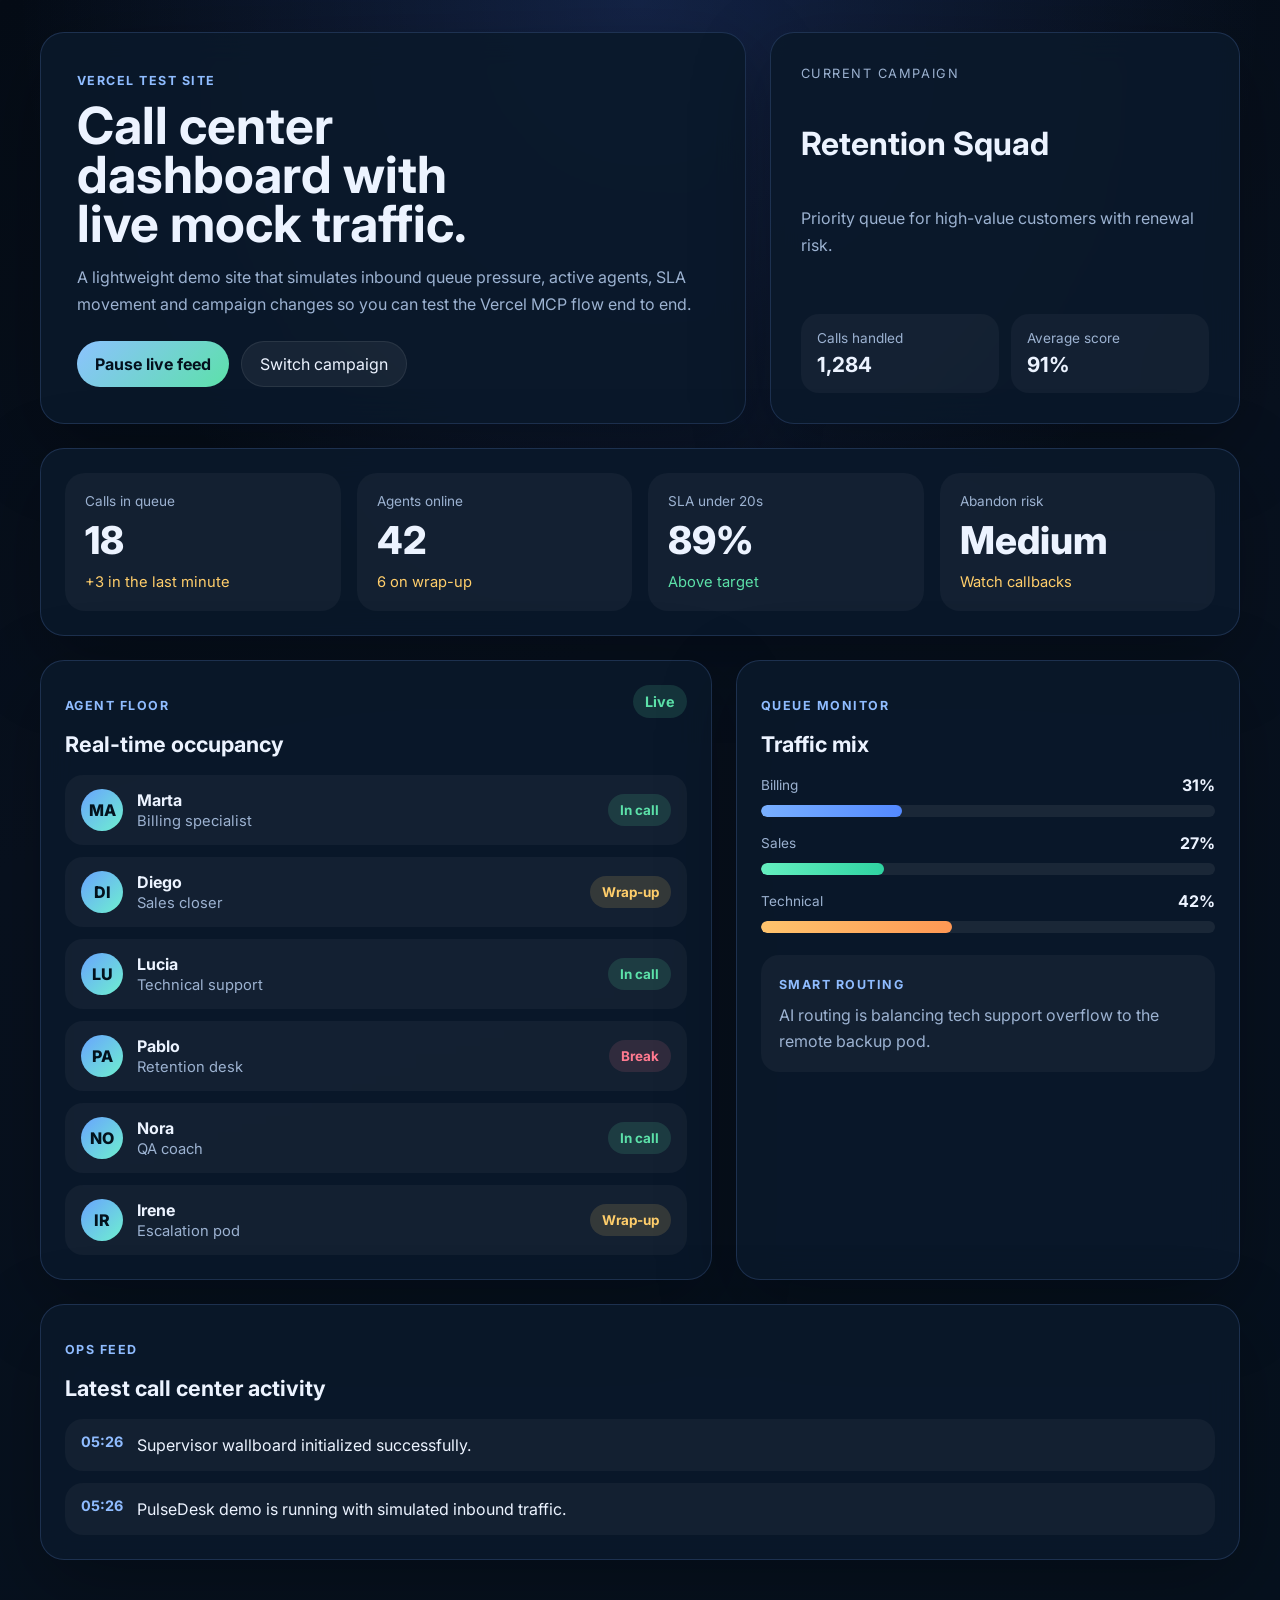
==== index.html @ 85f9bbf9 "Add Vercel call center demo site Co-authored-by: sj454 <seguridad232@users.noreply.github.com>" ====
<!DOCTYPE html>
<html lang="en">
  <head>
    <meta charset="UTF-8" />
    <meta name="viewport" content="width=device-width, initial-scale=1.0" />
    <title>PulseDesk | Call Center Test Demo</title>
    <link rel="preconnect" href="https://fonts.googleapis.com" />
    <link rel="preconnect" href="https://fonts.gstatic.com" crossorigin />
    <link
      href="https://fonts.googleapis.com/css2?family=Inter:wght@400;500;600;700;800&display=swap"
      rel="stylesheet"
    />
    <link rel="stylesheet" href="./styles.css" />
  </head>
  <body>
    <div class="page-shell">
      <header class="hero">
        <div class="hero-copy">
          <span class="eyebrow">VERCEL TEST SITE</span>
          <h1>Call center dashboard with live mock traffic.</h1>
          <p>
            A lightweight demo site that simulates inbound queue pressure,
            active agents, SLA movement and campaign changes so you can test
            the Vercel MCP flow end to end.
          </p>
          <div class="hero-actions">
            <button id="toggle-live" class="button button-primary">
              Pause live feed
            </button>
            <button id="rotate-campaign" class="button button-secondary">
              Switch campaign
            </button>
          </div>
        </div>
        <div class="hero-card">
          <p class="hero-card-label">Current campaign</p>
          <h2 id="campaign-name">Retention Squad</h2>
          <p id="campaign-copy" class="hero-card-copy">
            Priority queue for high-value customers with renewal risk.
          </p>
          <div class="hero-card-stats">
            <div>
              <span>Calls handled</span>
              <strong id="calls-handled">1,284</strong>
            </div>
            <div>
              <span>Average score</span>
              <strong id="average-score">91%</strong>
            </div>
          </div>
        </div>
      </header>

      <main class="dashboard">
        <section class="panel metric-grid" aria-label="Live metrics">
          <article class="metric-card">
            <span class="metric-label">Calls in queue</span>
            <strong id="queue-size" class="metric-value">18</strong>
            <span id="queue-trend" class="metric-trend positive"
              >-2 in the last minute</span
            >
          </article>
          <article class="metric-card">
            <span class="metric-label">Agents online</span>
            <strong id="agents-online" class="metric-value">42</strong>
            <span id="agent-trend" class="metric-trend">6 on wrap-up</span>
          </article>
          <article class="metric-card">
            <span class="metric-label">SLA under 20s</span>
            <strong id="sla-score" class="metric-value">89%</strong>
            <span id="sla-trend" class="metric-trend positive"
              >Above target</span
            >
          </article>
          <article class="metric-card">
            <span class="metric-label">Abandon risk</span>
            <strong id="risk-score" class="metric-value">Low</strong>
            <span id="risk-trend" class="metric-trend positive"
              >Stable pacing</span
            >
          </article>
        </section>

        <section class="dashboard-grid">
          <section class="panel">
            <div class="panel-heading">
              <div>
                <p class="panel-kicker">Agent floor</p>
                <h3>Real-time occupancy</h3>
              </div>
              <span id="live-indicator" class="live-indicator">Live</span>
            </div>
            <div id="agent-list" class="agent-list"></div>
          </section>

          <section class="panel">
            <div class="panel-heading">
              <div>
                <p class="panel-kicker">Queue monitor</p>
                <h3>Traffic mix</h3>
              </div>
            </div>
            <div class="traffic-chart">
              <div class="traffic-bar-card">
                <div class="traffic-label-row">
                  <span>Billing</span>
                  <strong id="billing-value">31%</strong>
                </div>
                <div class="bar-track">
                  <div id="billing-bar" class="bar-fill billing"></div>
                </div>
              </div>
              <div class="traffic-bar-card">
                <div class="traffic-label-row">
                  <span>Sales</span>
                  <strong id="sales-value">27%</strong>
                </div>
                <div class="bar-track">
                  <div id="sales-bar" class="bar-fill sales"></div>
                </div>
              </div>
              <div class="traffic-bar-card">
                <div class="traffic-label-row">
                  <span>Technical</span>
                  <strong id="tech-value">42%</strong>
                </div>
                <div class="bar-track">
                  <div id="tech-bar" class="bar-fill tech"></div>
                </div>
              </div>
            </div>
            <div class="ticker">
              <span class="ticker-label">Smart routing</span>
              <p id="ticker-copy">
                AI routing is balancing tech support overflow to the remote
                backup pod.
              </p>
            </div>
          </section>

          <section class="panel panel-wide">
            <div class="panel-heading">
              <div>
                <p class="panel-kicker">Ops feed</p>
                <h3>Latest call center activity</h3>
              </div>
            </div>
            <ul id="activity-feed" class="activity-feed"></ul>
          </section>
        </section>
      </main>
    </div>

    <script src="./script.js"></script>
  </body>
</html>
---- styles.css ----
:root {
  color-scheme: dark;
  --bg: #07111f;
  --bg-accent: #0d1b2d;
  --panel: rgba(11, 25, 43, 0.9);
  --panel-border: rgba(125, 168, 255, 0.18);
  --text: #ecf3ff;
  --muted: #9cb2d1;
  --primary: #6ea8fe;
  --primary-strong: #8fbcff;
  --good: #5ce1a9;
  --warn: #ffce6b;
  --bad: #ff7a90;
  --shadow: 0 24px 80px rgba(0, 0, 0, 0.28);
}

* {
  box-sizing: border-box;
}

body {
  margin: 0;
  min-height: 100vh;
  font-family: "Inter", system-ui, sans-serif;
  background:
    radial-gradient(circle at top, rgba(76, 124, 255, 0.2), transparent 36%),
    linear-gradient(160deg, #050c16, #08111f 42%, #06111e);
  color: var(--text);
}

button,
input,
select {
  font: inherit;
}

.page-shell {
  width: min(1200px, calc(100% - 32px));
  margin: 0 auto;
  padding: 32px 0 48px;
}

.hero {
  display: grid;
  grid-template-columns: 1.5fr 1fr;
  gap: 24px;
  align-items: stretch;
  margin-bottom: 24px;
}

.hero-copy,
.hero-card,
.panel {
  background: var(--panel);
  border: 1px solid var(--panel-border);
  border-radius: 24px;
  box-shadow: var(--shadow);
  backdrop-filter: blur(16px);
}

.hero-copy {
  padding: 36px;
}

.eyebrow,
.panel-kicker,
.ticker-label {
  display: inline-flex;
  align-items: center;
  gap: 8px;
  color: var(--primary-strong);
  font-size: 0.78rem;
  font-weight: 700;
  letter-spacing: 0.12em;
  text-transform: uppercase;
}

.hero h1 {
  margin: 12px 0 16px;
  font-size: clamp(2.6rem, 4vw, 4.4rem);
  line-height: 0.96;
  max-width: 12ch;
}

.hero p {
  margin: 0;
  max-width: 62ch;
  color: var(--muted);
  line-height: 1.65;
}

.hero-actions {
  display: flex;
  gap: 12px;
  margin-top: 24px;
  flex-wrap: wrap;
}

.button {
  border: 0;
  border-radius: 999px;
  padding: 12px 18px;
  cursor: pointer;
  transition:
    transform 140ms ease,
    opacity 140ms ease,
    background 140ms ease;
}

.button:hover {
  transform: translateY(-1px);
}

.button-primary {
  color: #04101d;
  background: linear-gradient(135deg, #8cc2ff, #5ce1a9);
  font-weight: 700;
}

.button-secondary {
  color: var(--text);
  background: rgba(255, 255, 255, 0.06);
  border: 1px solid rgba(255, 255, 255, 0.08);
}

.hero-card {
  padding: 30px;
  display: flex;
  flex-direction: column;
  justify-content: space-between;
}

.hero-card-label {
  font-size: 0.8rem;
  color: var(--muted);
  text-transform: uppercase;
  letter-spacing: 0.12em;
}

.hero-card h2 {
  margin: 8px 0 10px;
  font-size: 2rem;
}

.hero-card-copy {
  color: var(--muted);
  line-height: 1.6;
}

.hero-card-stats {
  display: grid;
  grid-template-columns: repeat(2, minmax(0, 1fr));
  gap: 12px;
  margin-top: 24px;
}

.hero-card-stats div {
  padding: 16px;
  border-radius: 18px;
  background: rgba(255, 255, 255, 0.04);
}

.hero-card-stats span,
.metric-label,
.traffic-label-row span {
  display: block;
  font-size: 0.85rem;
  color: var(--muted);
}

.hero-card-stats strong {
  display: block;
  margin-top: 6px;
  font-size: 1.3rem;
}

.dashboard {
  display: grid;
  gap: 24px;
}

.metric-grid {
  padding: 18px;
  display: grid;
  grid-template-columns: repeat(4, minmax(0, 1fr));
  gap: 16px;
}

.metric-card {
  padding: 20px;
  border-radius: 20px;
  background: rgba(255, 255, 255, 0.04);
}

.metric-value {
  display: block;
  margin: 8px 0;
  font-size: clamp(1.8rem, 3vw, 2.6rem);
  font-weight: 800;
}

.metric-trend {
  color: var(--warn);
  font-size: 0.92rem;
}

.metric-trend.positive {
  color: var(--good);
}

.metric-trend.negative {
  color: var(--bad);
}

.dashboard-grid {
  display: grid;
  grid-template-columns: 1.2fr 0.9fr;
  gap: 24px;
}

.panel {
  padding: 24px;
}

.panel-wide {
  grid-column: 1 / -1;
}

.panel-heading {
  display: flex;
  justify-content: space-between;
  align-items: flex-start;
  gap: 16px;
  margin-bottom: 18px;
}

.panel-heading h3 {
  margin: 6px 0 0;
  font-size: 1.35rem;
}

.live-indicator {
  padding: 8px 12px;
  border-radius: 999px;
  background: rgba(92, 225, 169, 0.14);
  color: var(--good);
  font-weight: 700;
  font-size: 0.9rem;
}

.live-indicator.paused {
  background: rgba(255, 206, 107, 0.12);
  color: var(--warn);
}

.agent-list {
  display: grid;
  gap: 12px;
}

.agent-card {
  display: grid;
  grid-template-columns: auto 1fr auto;
  gap: 14px;
  align-items: center;
  padding: 14px 16px;
  border-radius: 18px;
  background: rgba(255, 255, 255, 0.04);
}

.agent-avatar {
  width: 42px;
  height: 42px;
  border-radius: 50%;
  display: grid;
  place-items: center;
  background: linear-gradient(135deg, #69a3ff, #6ef0cf);
  color: #03121d;
  font-weight: 800;
}

.agent-meta strong,
.traffic-label-row strong {
  display: block;
}

.agent-meta span {
  color: var(--muted);
  font-size: 0.92rem;
}

.agent-state {
  padding: 8px 12px;
  border-radius: 999px;
  font-size: 0.84rem;
  font-weight: 700;
}

.agent-state.in-call {
  background: rgba(92, 225, 169, 0.14);
  color: var(--good);
}

.agent-state.wrap-up {
  background: rgba(255, 206, 107, 0.14);
  color: var(--warn);
}

.agent-state.break {
  background: rgba(255, 122, 144, 0.12);
  color: var(--bad);
}

.traffic-chart {
  display: grid;
  gap: 16px;
}

.traffic-bar-card {
  display: grid;
  gap: 10px;
}

.traffic-label-row {
  display: flex;
  align-items: center;
  justify-content: space-between;
  gap: 10px;
}

.bar-track {
  overflow: hidden;
  height: 12px;
  border-radius: 999px;
  background: rgba(255, 255, 255, 0.07);
}

.bar-fill {
  height: 100%;
  width: 0;
  border-radius: inherit;
  transition: width 300ms ease;
}

.bar-fill.billing {
  background: linear-gradient(90deg, #79b0ff, #5389ff);
}

.bar-fill.sales {
  background: linear-gradient(90deg, #65efc0, #2fd3a1);
}

.bar-fill.tech {
  background: linear-gradient(90deg, #ffc46d, #ff9854);
}

.ticker {
  margin-top: 22px;
  padding: 18px;
  border-radius: 18px;
  background: rgba(255, 255, 255, 0.04);
}

.ticker p {
  margin: 10px 0 0;
  color: var(--muted);
  line-height: 1.6;
}

.activity-feed {
  list-style: none;
  margin: 0;
  padding: 0;
  display: grid;
  gap: 12px;
}

.activity-feed li {
  display: grid;
  grid-template-columns: auto 1fr;
  gap: 14px;
  align-items: start;
  padding: 14px 16px;
  border-radius: 18px;
  background: rgba(255, 255, 255, 0.04);
}

.activity-time {
  color: var(--primary-strong);
  font-weight: 700;
  font-size: 0.9rem;
}

.activity-copy {
  color: var(--text);
  line-height: 1.5;
}

@media (max-width: 980px) {
  .hero,
  .dashboard-grid,
  .metric-grid {
    grid-template-columns: 1fr;
  }
}

@media (max-width: 640px) {
  .page-shell {
    width: min(100% - 20px, 100%);
    padding-top: 20px;
  }

  .hero-copy,
  .hero-card,
  .panel {
    border-radius: 20px;
  }

  .hero-copy,
  .panel,
  .hero-card {
    padding: 20px;
  }

  .hero h1 {
    max-width: none;
    font-size: 2.4rem;
  }
}
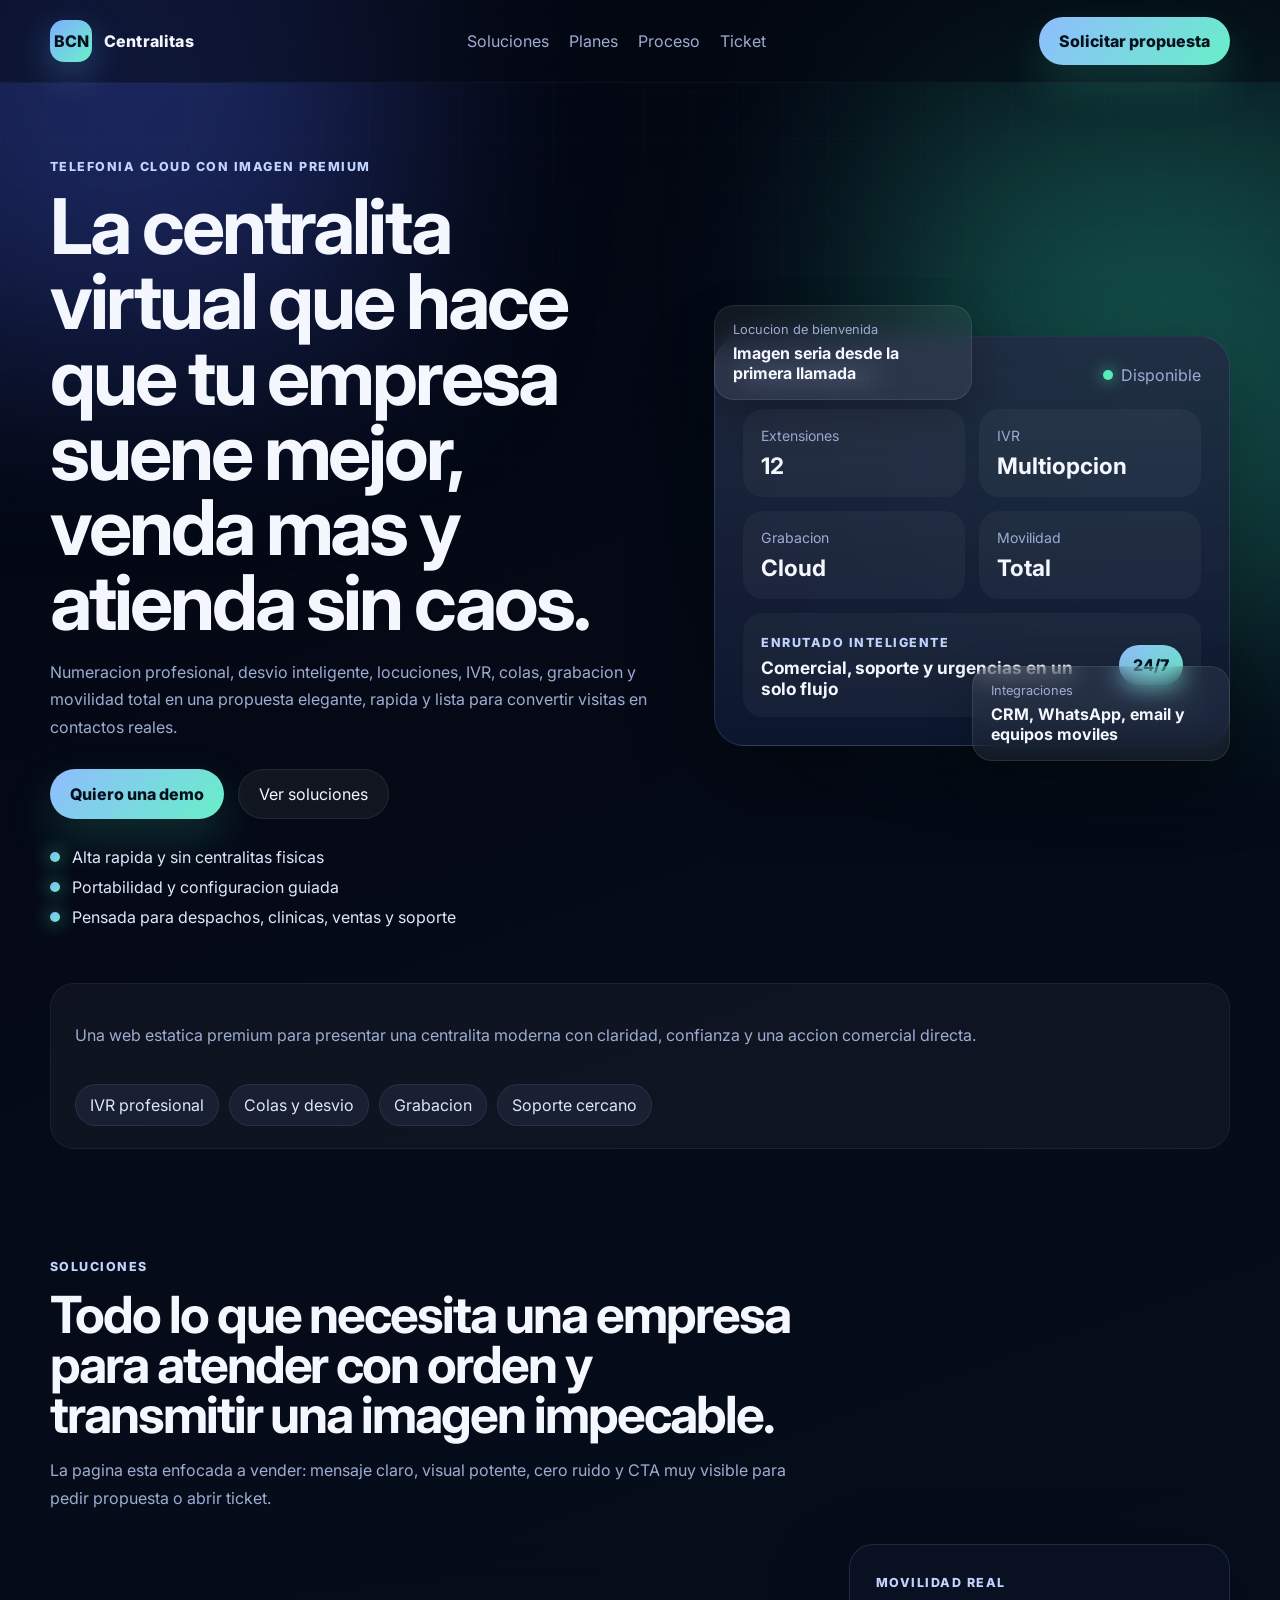
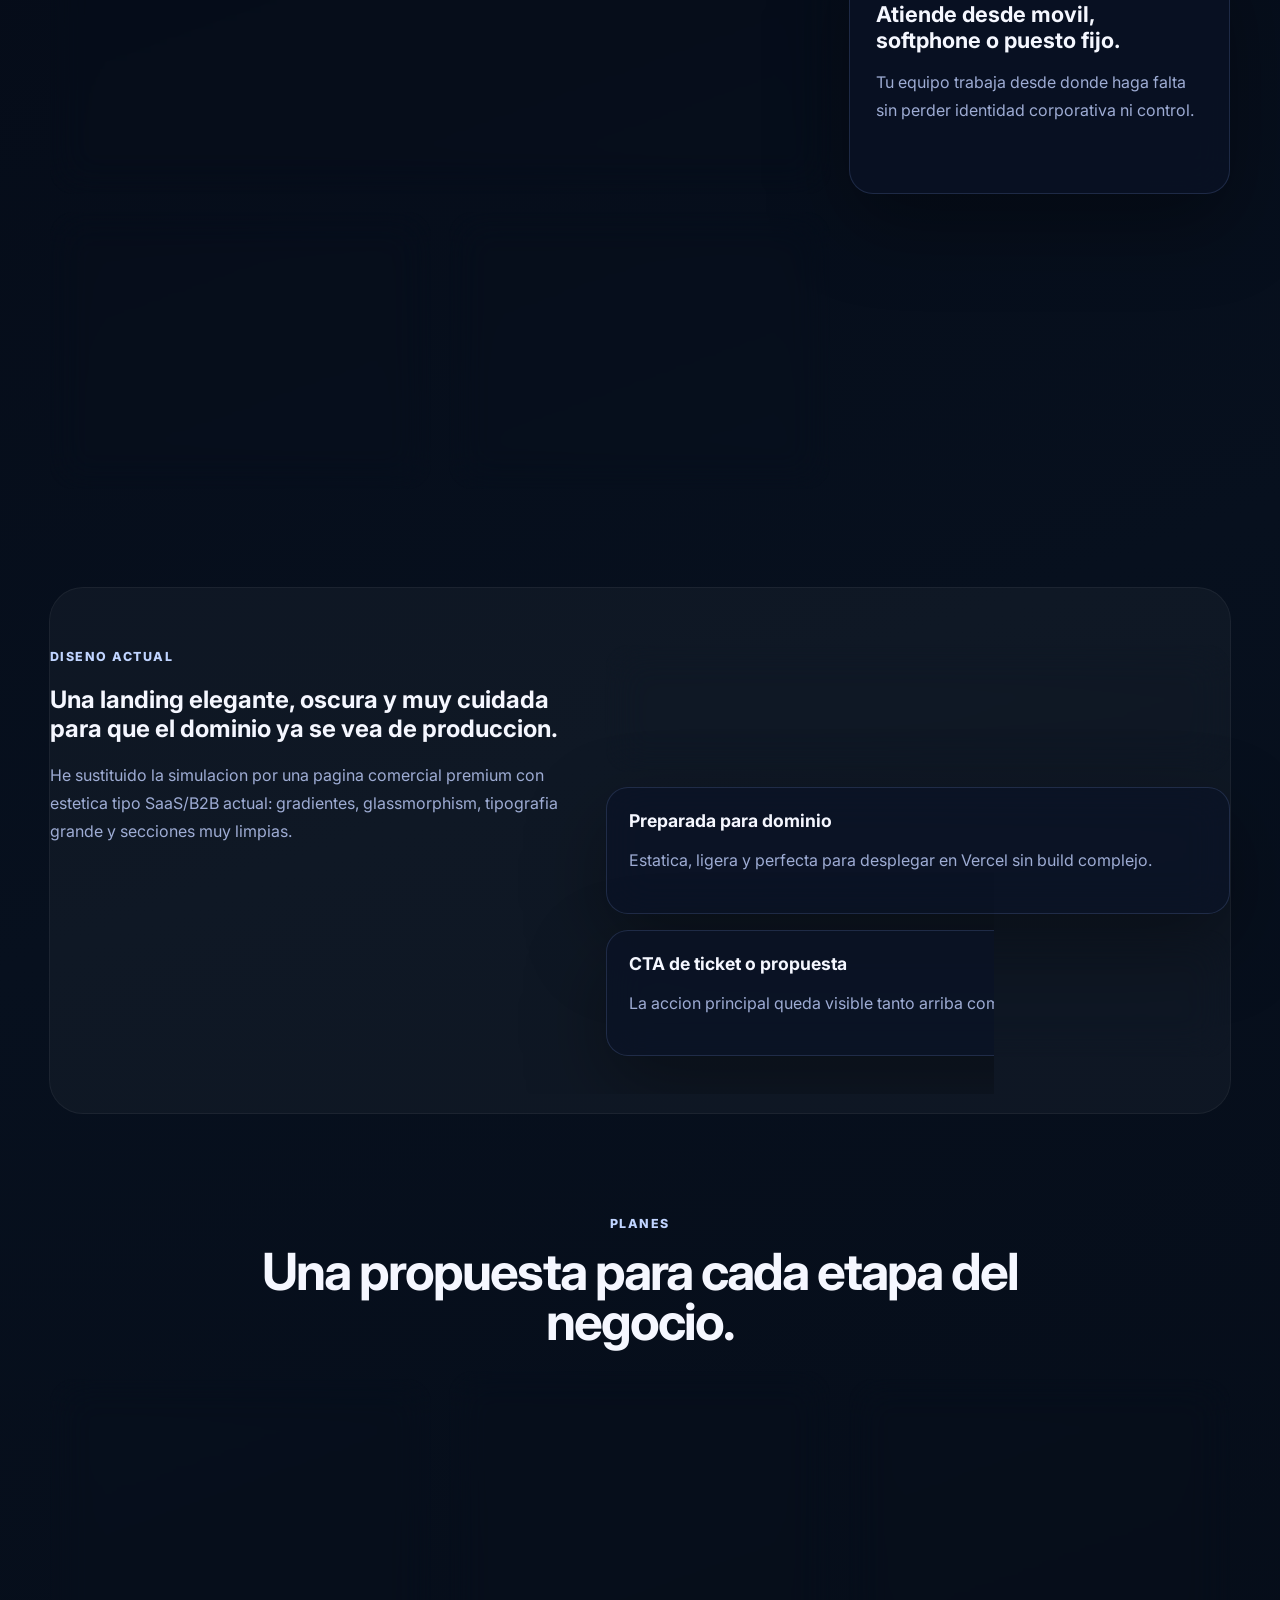
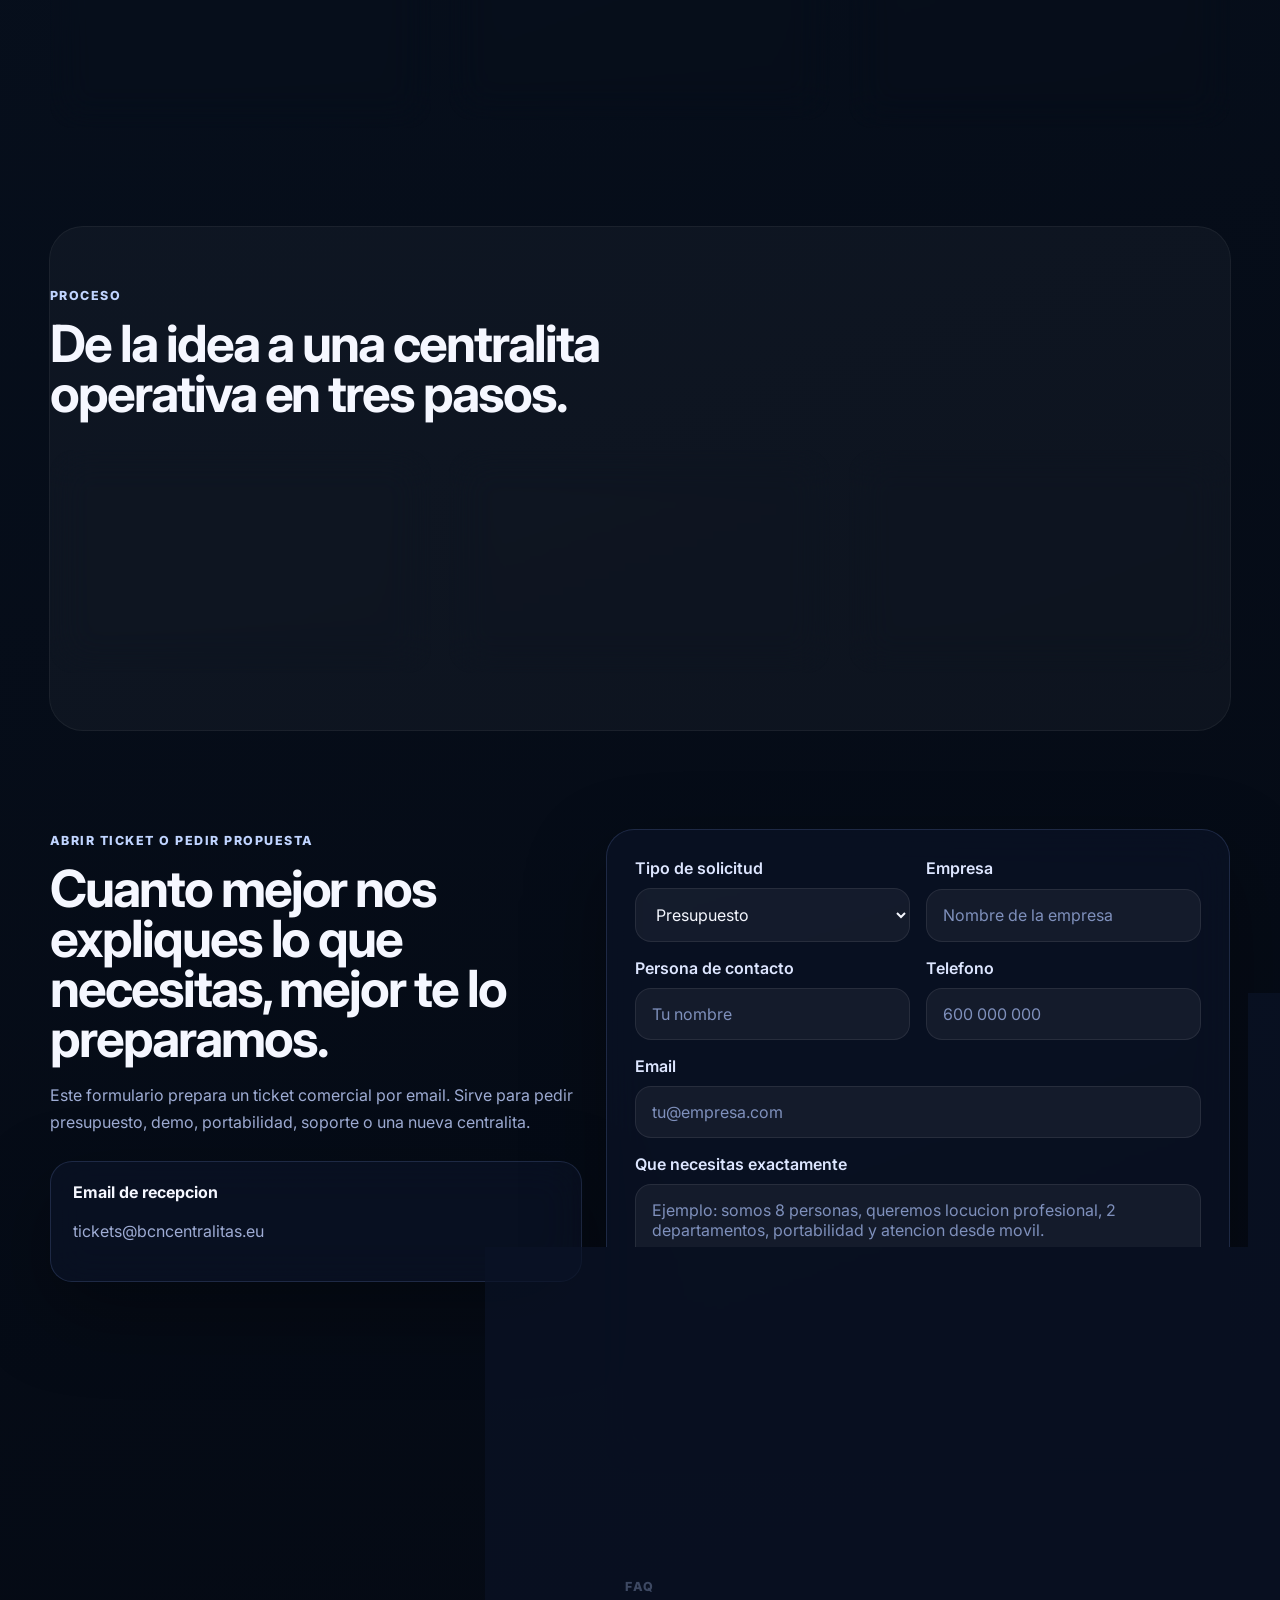
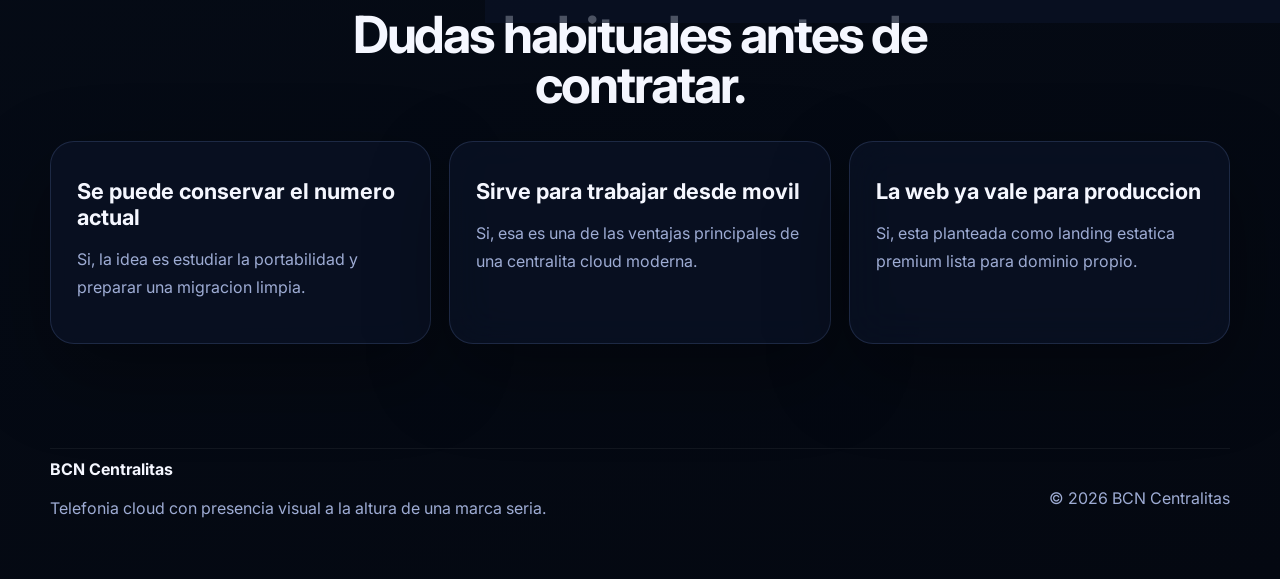
==== commit 13af8414: "Redesign site as premium BCN Centralitas landing Co-authored-by: sj454 <seguridad232@users.noreply.g" ====
--- a/index.html
+++ b/index.html
@@ -1,155 +1,418 @@
 <!DOCTYPE html>
-<html lang="en">
+<html lang="es">
   <head>
     <meta charset="UTF-8" />
     <meta name="viewport" content="width=device-width, initial-scale=1.0" />
-    <title>PulseDesk | Call Center Test Demo</title>
+    <title>BCN Centralitas | Centralita virtual para empresas</title>
+    <meta
+      name="description"
+      content="Centralita virtual para empresas con IVR, colas, locuciones, movilidad y soporte. Pide propuesta o abre un ticket comercial desde la web."
+    />
     <link rel="preconnect" href="https://fonts.googleapis.com" />
     <link rel="preconnect" href="https://fonts.gstatic.com" crossorigin />
     <link
-      href="https://fonts.googleapis.com/css2?family=Inter:wght@400;500;600;700;800&display=swap"
+      href="https://fonts.googleapis.com/css2?family=Inter:wght@400;500;600;700;800;900&display=swap"
       rel="stylesheet"
     />
     <link rel="stylesheet" href="./styles.css" />
   </head>
   <body>
-    <div class="page-shell">
-      <header class="hero">
-        <div class="hero-copy">
-          <span class="eyebrow">VERCEL TEST SITE</span>
-          <h1>Call center dashboard with live mock traffic.</h1>
+    <div class="bg-glow bg-glow-left"></div>
+    <div class="bg-glow bg-glow-right"></div>
+    <div class="bg-grid"></div>
+
+    <header class="site-header">
+      <div class="container nav-shell">
+        <a href="#top" class="brand" aria-label="BCN Centralitas">
+          <span class="brand-mark">BCN</span>
+          <span class="brand-text">Centralitas</span>
+        </a>
+
+        <nav class="main-nav" aria-label="Navegacion principal">
+          <a href="#soluciones">Soluciones</a>
+          <a href="#planes">Planes</a>
+          <a href="#proceso">Proceso</a>
+          <a href="#ticket">Ticket</a>
+        </nav>
+
+        <a href="#ticket" class="nav-cta">Solicitar propuesta</a>
+      </div>
+    </header>
+
+    <main id="top">
+      <section class="hero-section">
+        <div class="container hero-layout">
+          <div class="hero-copy">
+            <span class="eyebrow">Telefonia cloud con imagen premium</span>
+            <h1>La centralita virtual que hace que tu empresa suene mejor, venda mas y atienda sin caos.</h1>
+            <p class="hero-text">
+              Numeracion profesional, desvio inteligente, locuciones, IVR,
+              colas, grabacion y movilidad total en una propuesta elegante,
+              rapida y lista para convertir visitas en contactos reales.
+            </p>
+
+            <div class="hero-actions">
+              <a class="button button-primary" href="#ticket">Quiero una demo</a>
+              <a class="button button-secondary" href="#planes">Ver soluciones</a>
+            </div>
+
+            <ul class="hero-points">
+              <li>Alta rapida y sin centralitas fisicas</li>
+              <li>Portabilidad y configuracion guiada</li>
+              <li>Pensada para despachos, clinicas, ventas y soporte</li>
+            </ul>
+          </div>
+
+          <div class="hero-visual">
+            <div class="glass-card dashboard-card">
+              <div class="card-topline">
+                <span>Panel de atencion</span>
+                <span class="status-dot">Disponible</span>
+              </div>
+
+              <div class="hero-metric-grid">
+                <article>
+                  <span>Extensiones</span>
+                  <strong>12</strong>
+                </article>
+                <article>
+                  <span>IVR</span>
+                  <strong>Multiopcion</strong>
+                </article>
+                <article>
+                  <span>Grabacion</span>
+                  <strong>Cloud</strong>
+                </article>
+                <article>
+                  <span>Movilidad</span>
+                  <strong>Total</strong>
+                </article>
+              </div>
+
+              <div class="signal-card">
+                <div>
+                  <span class="mini-label">Enrutado inteligente</span>
+                  <strong>Comercial, soporte y urgencias en un solo flujo</strong>
+                </div>
+                <span class="signal-pill">24/7</span>
+              </div>
+            </div>
+
+            <div class="floating-note note-one">
+              <span>Locucion de bienvenida</span>
+              <strong>Imagen seria desde la primera llamada</strong>
+            </div>
+
+            <div class="floating-note note-two">
+              <span>Integraciones</span>
+              <strong>CRM, WhatsApp, email y equipos moviles</strong>
+            </div>
+          </div>
+        </div>
+      </section>
+
+      <section class="trust-strip">
+        <div class="container trust-layout">
           <p>
-            A lightweight demo site that simulates inbound queue pressure,
-            active agents, SLA movement and campaign changes so you can test
-            the Vercel MCP flow end to end.
+            Una web estatica premium para presentar una centralita moderna con
+            claridad, confianza y una accion comercial directa.
           </p>
-          <div class="hero-actions">
-            <button id="toggle-live" class="button button-primary">
-              Pause live feed
-            </button>
-            <button id="rotate-campaign" class="button button-secondary">
-              Switch campaign
-            </button>
-          </div>
-        </div>
-        <div class="hero-card">
-          <p class="hero-card-label">Current campaign</p>
-          <h2 id="campaign-name">Retention Squad</h2>
-          <p id="campaign-copy" class="hero-card-copy">
-            Priority queue for high-value customers with renewal risk.
-          </p>
-          <div class="hero-card-stats">
-            <div>
-              <span>Calls handled</span>
-              <strong id="calls-handled">1,284</strong>
-            </div>
-            <div>
-              <span>Average score</span>
-              <strong id="average-score">91%</strong>
-            </div>
-          </div>
-        </div>
-      </header>
-
-      <main class="dashboard">
-        <section class="panel metric-grid" aria-label="Live metrics">
-          <article class="metric-card">
-            <span class="metric-label">Calls in queue</span>
-            <strong id="queue-size" class="metric-value">18</strong>
-            <span id="queue-trend" class="metric-trend positive"
-              >-2 in the last minute</span
-            >
-          </article>
-          <article class="metric-card">
-            <span class="metric-label">Agents online</span>
-            <strong id="agents-online" class="metric-value">42</strong>
-            <span id="agent-trend" class="metric-trend">6 on wrap-up</span>
-          </article>
-          <article class="metric-card">
-            <span class="metric-label">SLA under 20s</span>
-            <strong id="sla-score" class="metric-value">89%</strong>
-            <span id="sla-trend" class="metric-trend positive"
-              >Above target</span
-            >
-          </article>
-          <article class="metric-card">
-            <span class="metric-label">Abandon risk</span>
-            <strong id="risk-score" class="metric-value">Low</strong>
-            <span id="risk-trend" class="metric-trend positive"
-              >Stable pacing</span
-            >
-          </article>
-        </section>
-
-        <section class="dashboard-grid">
-          <section class="panel">
-            <div class="panel-heading">
-              <div>
-                <p class="panel-kicker">Agent floor</p>
-                <h3>Real-time occupancy</h3>
-              </div>
-              <span id="live-indicator" class="live-indicator">Live</span>
-            </div>
-            <div id="agent-list" class="agent-list"></div>
-          </section>
-
-          <section class="panel">
-            <div class="panel-heading">
-              <div>
-                <p class="panel-kicker">Queue monitor</p>
-                <h3>Traffic mix</h3>
-              </div>
-            </div>
-            <div class="traffic-chart">
-              <div class="traffic-bar-card">
-                <div class="traffic-label-row">
-                  <span>Billing</span>
-                  <strong id="billing-value">31%</strong>
-                </div>
-                <div class="bar-track">
-                  <div id="billing-bar" class="bar-fill billing"></div>
-                </div>
-              </div>
-              <div class="traffic-bar-card">
-                <div class="traffic-label-row">
-                  <span>Sales</span>
-                  <strong id="sales-value">27%</strong>
-                </div>
-                <div class="bar-track">
-                  <div id="sales-bar" class="bar-fill sales"></div>
-                </div>
-              </div>
-              <div class="traffic-bar-card">
-                <div class="traffic-label-row">
-                  <span>Technical</span>
-                  <strong id="tech-value">42%</strong>
-                </div>
-                <div class="bar-track">
-                  <div id="tech-bar" class="bar-fill tech"></div>
-                </div>
-              </div>
-            </div>
-            <div class="ticker">
-              <span class="ticker-label">Smart routing</span>
-              <p id="ticker-copy">
-                AI routing is balancing tech support overflow to the remote
-                backup pod.
-              </p>
-            </div>
-          </section>
-
-          <section class="panel panel-wide">
-            <div class="panel-heading">
-              <div>
-                <p class="panel-kicker">Ops feed</p>
-                <h3>Latest call center activity</h3>
-              </div>
-            </div>
-            <ul id="activity-feed" class="activity-feed"></ul>
-          </section>
-        </section>
-      </main>
-    </div>
+          <div class="trust-items">
+            <span>IVR profesional</span>
+            <span>Colas y desvio</span>
+            <span>Grabacion</span>
+            <span>Soporte cercano</span>
+          </div>
+        </div>
+      </section>
+
+      <section id="soluciones" class="section-block">
+        <div class="container">
+          <div class="section-heading">
+            <span class="eyebrow">Soluciones</span>
+            <h2>Todo lo que necesita una empresa para atender con orden y transmitir una imagen impecable.</h2>
+            <p>
+              La pagina esta enfocada a vender: mensaje claro, visual potente,
+              cero ruido y CTA muy visible para pedir propuesta o abrir ticket.
+            </p>
+          </div>
+
+          <div class="feature-grid">
+            <article class="feature-card feature-card-large">
+              <span class="card-kicker">Recepcion impecable</span>
+              <h3>Menus, locuciones y reglas de desvio para no perder oportunidades.</h3>
+              <p>
+                Da la bienvenida correcta, filtra llamadas por departamento,
+                horario o prioridad y evita que tus clientes choquen contra una
+                linea desordenada.
+              </p>
+            </article>
+
+            <article class="feature-card">
+              <span class="card-kicker">Movilidad real</span>
+              <h3>Atiende desde movil, softphone o puesto fijo.</h3>
+              <p>
+                Tu equipo trabaja desde donde haga falta sin perder identidad
+                corporativa ni control.
+              </p>
+            </article>
+
+            <article class="feature-card">
+              <span class="card-kicker">Seguimiento</span>
+              <h3>Grabacion, trazabilidad y contexto de cada llamada.</h3>
+              <p>
+                Mejora ventas y soporte con informacion util y una operativa mas
+                profesional.
+              </p>
+            </article>
+
+            <article class="feature-card">
+              <span class="card-kicker">Escalabilidad</span>
+              <h3>Anade usuarios, sedes y numeros sin rehacer la solucion.</h3>
+              <p>
+                Empieza simple y evoluciona a una operativa mas grande cuando tu
+                negocio lo necesite.
+              </p>
+            </article>
+          </div>
+        </div>
+      </section>
+
+      <section class="section-block section-block-soft">
+        <div class="container benefit-layout">
+          <div class="benefit-copy">
+            <span class="eyebrow">Diseno actual</span>
+            <h2>Una landing elegante, oscura y muy cuidada para que el dominio ya se vea de produccion.</h2>
+            <p>
+              He sustituido la simulacion por una pagina comercial premium con
+              estetica tipo SaaS/B2B actual: gradientes, glassmorphism, tipografia
+              grande y secciones muy limpias.
+            </p>
+          </div>
+
+          <div class="benefit-list">
+            <article>
+              <strong>Mensaje comercial directo</strong>
+              <p>Beneficios claros, sin bloques innecesarios ni distracciones.</p>
+            </article>
+            <article>
+              <strong>Preparada para dominio</strong>
+              <p>Estatica, ligera y perfecta para desplegar en Vercel sin build complejo.</p>
+            </article>
+            <article>
+              <strong>CTA de ticket o propuesta</strong>
+              <p>La accion principal queda visible tanto arriba como en el formulario final.</p>
+            </article>
+          </div>
+        </div>
+      </section>
+
+      <section id="planes" class="section-block">
+        <div class="container">
+          <div class="section-heading compact-center">
+            <span class="eyebrow">Planes</span>
+            <h2>Una propuesta para cada etapa del negocio.</h2>
+          </div>
+
+          <div class="pricing-grid">
+            <article class="pricing-card">
+              <span class="plan-tag">Esencial</span>
+              <h3>Para equipos pequenos</h3>
+              <p>La base ideal para sonar profesional desde el primer dia.</p>
+              <ul>
+                <li>Numeracion y bienvenida</li>
+                <li>Usuarios y extensiones</li>
+                <li>Desvio por horario</li>
+                <li>Puesta en marcha guiada</li>
+              </ul>
+              <a href="#ticket" class="text-link">Pedir este plan</a>
+            </article>
+
+            <article class="pricing-card pricing-card-featured">
+              <span class="plan-tag">Pro</span>
+              <h3>La opcion mas completa</h3>
+              <p>Ideal para empresas que quieren mejorar ventas, soporte e imagen.</p>
+              <ul>
+                <li>IVR multicapa</li>
+                <li>Colas y grabacion</li>
+                <li>Portabilidad y configuracion avanzada</li>
+                <li>Mejor experiencia comercial</li>
+              </ul>
+              <a href="#ticket" class="text-link">Quiero propuesta</a>
+            </article>
+
+            <article class="pricing-card">
+              <span class="plan-tag">Enterprise</span>
+              <h3>Para operaciones exigentes</h3>
+              <p>Mas control, mas sedes, mas personalizacion y mas integracion.</p>
+              <ul>
+                <li>Arquitectura a medida</li>
+                <li>Flujos complejos</li>
+                <li>Integraciones</li>
+                <li>Acompanamiento consultivo</li>
+              </ul>
+              <a href="#ticket" class="text-link">Hablar con un asesor</a>
+            </article>
+          </div>
+        </div>
+      </section>
+
+      <section id="proceso" class="section-block section-block-soft">
+        <div class="container">
+          <div class="section-heading">
+            <span class="eyebrow">Proceso</span>
+            <h2>De la idea a una centralita operativa en tres pasos.</h2>
+          </div>
+
+          <div class="steps-grid">
+            <article class="step-card">
+              <span class="step-number">01</span>
+              <h3>Nos cuentas el caso</h3>
+              <p>Equipo, horarios, departamentos, numeracion y objetivos.</p>
+            </article>
+            <article class="step-card">
+              <span class="step-number">02</span>
+              <h3>Definimos la solucion</h3>
+              <p>Preparamos estructura, rutas, locuciones y extras necesarios.</p>
+            </article>
+            <article class="step-card">
+              <span class="step-number">03</span>
+              <h3>Activamos y afinamos</h3>
+              <p>Dejamos todo listo para empezar a atender y vender mejor.</p>
+            </article>
+          </div>
+        </div>
+      </section>
+
+      <section id="ticket" class="section-block">
+        <div class="container contact-layout">
+          <div class="contact-copy">
+            <span class="eyebrow">Abrir ticket o pedir propuesta</span>
+            <h2>Cuanto mejor nos expliques lo que necesitas, mejor te lo preparamos.</h2>
+            <p>
+              Este formulario prepara un ticket comercial por email. Sirve para
+              pedir presupuesto, demo, portabilidad, soporte o una nueva
+              centralita.
+            </p>
+
+            <div class="contact-note">
+              <strong>Email de recepcion</strong>
+              <p>
+                <a href="mailto:tickets@bcncentralitas.eu"
+                  >tickets@bcncentralitas.eu</a
+                >
+              </p>
+            </div>
+          </div>
+
+          <form id="ticket-form" class="ticket-form">
+            <div class="field-row">
+              <label>
+                <span>Tipo de solicitud</span>
+                <select name="requestType" required>
+                  <option value="Presupuesto">Presupuesto</option>
+                  <option value="Demo">Demo</option>
+                  <option value="Portabilidad">Portabilidad</option>
+                  <option value="Soporte">Soporte</option>
+                  <option value="Nueva centralita">Nueva centralita</option>
+                </select>
+              </label>
+
+              <label>
+                <span>Empresa</span>
+                <input
+                  type="text"
+                  name="company"
+                  placeholder="Nombre de la empresa"
+                  required
+                />
+              </label>
+            </div>
+
+            <div class="field-row">
+              <label>
+                <span>Persona de contacto</span>
+                <input type="text" name="name" placeholder="Tu nombre" required />
+              </label>
+
+              <label>
+                <span>Telefono</span>
+                <input type="tel" name="phone" placeholder="600 000 000" required />
+              </label>
+            </div>
+
+            <div class="field-row single-column">
+              <label>
+                <span>Email</span>
+                <input
+                  type="email"
+                  name="email"
+                  placeholder="tu@empresa.com"
+                  required
+                />
+              </label>
+            </div>
+
+            <div class="field-row single-column">
+              <label>
+                <span>Que necesitas exactamente</span>
+                <textarea
+                  name="message"
+                  rows="6"
+                  placeholder="Ejemplo: somos 8 personas, queremos locucion profesional, 2 departamentos, portabilidad y atencion desde movil."
+                  required
+                ></textarea>
+              </label>
+            </div>
+
+            <div class="form-actions">
+              <button type="submit" class="button button-primary">
+                Abrir ticket ahora
+              </button>
+              <p id="form-status" class="form-status">
+                Se abrira tu cliente de correo con el ticket preparado.
+              </p>
+            </div>
+          </form>
+        </div>
+      </section>
+
+      <section class="section-block faq-block">
+        <div class="container">
+          <div class="section-heading compact-center">
+            <span class="eyebrow">FAQ</span>
+            <h2>Dudas habituales antes de contratar.</h2>
+          </div>
+
+          <div class="faq-grid">
+            <article>
+              <h3>Se puede conservar el numero actual</h3>
+              <p>Si, la idea es estudiar la portabilidad y preparar una migracion limpia.</p>
+            </article>
+            <article>
+              <h3>Sirve para trabajar desde movil</h3>
+              <p>Si, esa es una de las ventajas principales de una centralita cloud moderna.</p>
+            </article>
+            <article>
+              <h3>La web ya vale para produccion</h3>
+              <p>Si, esta planteada como landing estatica premium lista para dominio propio.</p>
+            </article>
+          </div>
+        </div>
+      </section>
+    </main>
+
+    <footer class="site-footer">
+      <div class="container footer-layout">
+        <div>
+          <strong>BCN Centralitas</strong>
+          <p>Telefonia cloud con presencia visual a la altura de una marca seria.</p>
+        </div>
+        <div>
+          <p>&copy; <span id="current-year"></span> BCN Centralitas</p>
+        </div>
+      </div>
+    </footer>
 
     <script src="./script.js"></script>
   </body>
--- a/styles.css
+++ b/styles.css
@@ -1,429 +1,751 @@
 :root {
   color-scheme: dark;
-  --bg: #07111f;
-  --bg-accent: #0d1b2d;
-  --panel: rgba(11, 25, 43, 0.9);
-  --panel-border: rgba(125, 168, 255, 0.18);
-  --text: #ecf3ff;
-  --muted: #9cb2d1;
-  --primary: #6ea8fe;
-  --primary-strong: #8fbcff;
-  --good: #5ce1a9;
-  --warn: #ffce6b;
-  --bad: #ff7a90;
-  --shadow: 0 24px 80px rgba(0, 0, 0, 0.28);
+  --bg: #040814;
+  --bg-soft: #081123;
+  --panel: rgba(11, 18, 38, 0.72);
+  --panel-strong: rgba(14, 24, 50, 0.88);
+  --panel-border: rgba(141, 174, 255, 0.16);
+  --text: #f5f7ff;
+  --muted: #9eacd4;
+  --primary: #8cb6ff;
+  --primary-strong: #c0d4ff;
+  --accent: #67f0c7;
+  --shadow: 0 30px 80px rgba(0, 0, 0, 0.34);
+  --radius-xl: 30px;
+  --radius-lg: 24px;
+  --radius-md: 18px;
+  --container: 1180px;
 }
 
 * {
   box-sizing: border-box;
+}
+
+html {
+  scroll-behavior: smooth;
 }
 
 body {
   margin: 0;
   min-height: 100vh;
+  overflow-x: hidden;
   font-family: "Inter", system-ui, sans-serif;
+  color: var(--text);
   background:
-    radial-gradient(circle at top, rgba(76, 124, 255, 0.2), transparent 36%),
-    linear-gradient(160deg, #050c16, #08111f 42%, #06111e);
-  color: var(--text);
+    radial-gradient(circle at 10% 20%, rgba(86, 102, 255, 0.18), transparent 0 30%),
+    radial-gradient(circle at 85% 14%, rgba(67, 239, 206, 0.13), transparent 0 24%),
+    linear-gradient(160deg, #030611 0%, #07101e 44%, #040811 100%);
+}
+
+a {
+  color: inherit;
+  text-decoration: none;
 }
 
 button,
 input,
-select {
+select,
+textarea {
   font: inherit;
 }
 
-.page-shell {
-  width: min(1200px, calc(100% - 32px));
+.container {
+  width: min(var(--container), calc(100% - 32px));
   margin: 0 auto;
-  padding: 32px 0 48px;
-}
-
-.hero {
-  display: grid;
-  grid-template-columns: 1.5fr 1fr;
-  gap: 24px;
-  align-items: stretch;
-  margin-bottom: 24px;
-}
-
-.hero-copy,
-.hero-card,
-.panel {
+}
+
+.bg-glow {
+  position: fixed;
+  width: 520px;
+  height: 520px;
+  filter: blur(120px);
+  opacity: 0.32;
+  pointer-events: none;
+  z-index: -3;
+}
+
+.bg-glow-left {
+  top: -180px;
+  left: -140px;
+  background: #4e6cff;
+}
+
+.bg-glow-right {
+  right: -140px;
+  top: 90px;
+  background: #34d9b1;
+}
+
+.bg-grid {
+  position: fixed;
+  inset: 0;
+  z-index: -4;
+  background-image:
+    linear-gradient(rgba(255, 255, 255, 0.03) 1px, transparent 1px),
+    linear-gradient(90deg, rgba(255, 255, 255, 0.03) 1px, transparent 1px);
+  background-size: 46px 46px;
+  mask-image: linear-gradient(to bottom, rgba(255, 255, 255, 0.55), transparent 85%);
+}
+
+.site-header {
+  position: sticky;
+  top: 0;
+  z-index: 20;
+  backdrop-filter: blur(18px);
+  background: rgba(4, 8, 18, 0.5);
+  border-bottom: 1px solid rgba(255, 255, 255, 0.04);
+}
+
+.nav-shell {
+  min-height: 82px;
+  display: flex;
+  align-items: center;
+  justify-content: space-between;
+  gap: 16px;
+}
+
+.brand {
+  display: inline-flex;
+  align-items: center;
+  gap: 12px;
+  font-weight: 800;
+}
+
+.brand-mark {
+  display: grid;
+  place-items: center;
+  width: 42px;
+  height: 42px;
+  border-radius: 14px;
+  background: linear-gradient(135deg, #7faeff, #69f0cb);
+  color: #04111d;
+  box-shadow: 0 12px 36px rgba(99, 173, 255, 0.32);
+}
+
+.brand-text {
+  letter-spacing: 0.01em;
+}
+
+.main-nav {
+  display: flex;
+  align-items: center;
+  gap: 20px;
+  color: var(--muted);
+}
+
+.main-nav a:hover,
+.text-link:hover,
+.contact-note a:hover {
+  color: var(--text);
+}
+
+.nav-cta,
+.button {
+  display: inline-flex;
+  align-items: center;
+  justify-content: center;
+  gap: 8px;
+  border-radius: 999px;
+  padding: 14px 20px;
+  transition:
+    transform 160ms ease,
+    box-shadow 160ms ease,
+    opacity 160ms ease;
+}
+
+.nav-cta,
+.button-primary {
+  color: #04111d;
+  font-weight: 800;
+  background: linear-gradient(135deg, #90bcff, #67f0c7);
+  box-shadow: 0 20px 45px rgba(67, 214, 176, 0.18);
+}
+
+.button {
+  border: 0;
+  cursor: pointer;
+}
+
+.button:hover,
+.nav-cta:hover {
+  transform: translateY(-2px);
+}
+
+.button-secondary {
+  background: rgba(255, 255, 255, 0.05);
+  color: var(--text);
+  border: 1px solid rgba(255, 255, 255, 0.08);
+}
+
+.hero-section {
+  padding: 72px 0 44px;
+}
+
+.hero-layout {
+  display: grid;
+  grid-template-columns: 1.1fr 0.9fr;
+  gap: 34px;
+  align-items: center;
+}
+
+.eyebrow,
+.card-kicker,
+.mini-label,
+.plan-tag {
+  display: inline-flex;
+  align-items: center;
+  gap: 8px;
+  font-size: 0.78rem;
+  font-weight: 800;
+  letter-spacing: 0.12em;
+  text-transform: uppercase;
+  color: var(--primary-strong);
+}
+
+.hero-copy h1,
+.section-heading h2,
+.contact-copy h2 {
+  margin: 14px 0 18px;
+  line-height: 0.98;
+  letter-spacing: -0.04em;
+}
+
+.hero-copy h1 {
+  font-size: clamp(3rem, 6vw, 5.8rem);
+  max-width: 11ch;
+}
+
+.hero-text,
+.section-heading p,
+.feature-card p,
+.benefit-copy p,
+.benefit-list p,
+.pricing-card p,
+.step-card p,
+.contact-copy p,
+.faq-grid p,
+.site-footer p,
+.trust-layout p {
+  color: var(--muted);
+  line-height: 1.72;
+}
+
+.hero-actions {
+  display: flex;
+  gap: 14px;
+  margin-top: 28px;
+  flex-wrap: wrap;
+}
+
+.hero-points {
+  list-style: none;
+  padding: 0;
+  margin: 28px 0 0;
+  display: grid;
+  gap: 10px;
+}
+
+.hero-points li {
+  display: flex;
+  align-items: center;
+  gap: 12px;
+  color: #dfe7ff;
+}
+
+.hero-points li::before {
+  content: "";
+  width: 10px;
+  height: 10px;
+  border-radius: 50%;
+  background: linear-gradient(135deg, #84b7ff, #65eec9);
+  box-shadow: 0 0 18px rgba(101, 238, 201, 0.8);
+}
+
+.hero-visual {
+  position: relative;
+  min-height: 520px;
+  display: grid;
+  place-items: center;
+}
+
+.glass-card,
+.feature-card,
+.pricing-card,
+.step-card,
+.ticket-form,
+.contact-note,
+.benefit-list article,
+.faq-grid article {
   background: var(--panel);
   border: 1px solid var(--panel-border);
-  border-radius: 24px;
   box-shadow: var(--shadow);
-  backdrop-filter: blur(16px);
-}
-
-.hero-copy {
-  padding: 36px;
-}
-
-.eyebrow,
-.panel-kicker,
-.ticker-label {
+  backdrop-filter: blur(20px);
+}
+
+.dashboard-card {
+  width: min(100%, 520px);
+  padding: 28px;
+  border-radius: var(--radius-xl);
+  background:
+    linear-gradient(180deg, rgba(255, 255, 255, 0.08), transparent),
+    var(--panel-strong);
+}
+
+.card-topline {
+  display: flex;
+  justify-content: space-between;
+  gap: 12px;
+  color: var(--muted);
+  margin-bottom: 24px;
+}
+
+.status-dot {
   display: inline-flex;
   align-items: center;
   gap: 8px;
-  color: var(--primary-strong);
-  font-size: 0.78rem;
-  font-weight: 700;
-  letter-spacing: 0.12em;
-  text-transform: uppercase;
-}
-
-.hero h1 {
-  margin: 12px 0 16px;
-  font-size: clamp(2.6rem, 4vw, 4.4rem);
-  line-height: 0.96;
-  max-width: 12ch;
-}
-
-.hero p {
-  margin: 0;
-  max-width: 62ch;
+}
+
+.status-dot::before {
+  content: "";
+  width: 10px;
+  height: 10px;
+  border-radius: 50%;
+  background: #57ebb9;
+  box-shadow: 0 0 16px rgba(87, 235, 185, 0.9);
+}
+
+.hero-metric-grid {
+  display: grid;
+  grid-template-columns: repeat(2, minmax(0, 1fr));
+  gap: 14px;
+}
+
+.hero-metric-grid article,
+.signal-card {
+  padding: 18px;
+  border-radius: 20px;
+  background: rgba(255, 255, 255, 0.04);
+}
+
+.hero-metric-grid span {
+  display: block;
   color: var(--muted);
-  line-height: 1.65;
-}
-
-.hero-actions {
-  display: flex;
-  gap: 12px;
-  margin-top: 24px;
-  flex-wrap: wrap;
-}
-
-.button {
-  border: 0;
-  border-radius: 999px;
-  padding: 12px 18px;
-  cursor: pointer;
-  transition:
-    transform 140ms ease,
-    opacity 140ms ease,
-    background 140ms ease;
-}
-
-.button:hover {
-  transform: translateY(-1px);
-}
-
-.button-primary {
-  color: #04101d;
-  background: linear-gradient(135deg, #8cc2ff, #5ce1a9);
-  font-weight: 700;
-}
-
-.button-secondary {
-  color: var(--text);
-  background: rgba(255, 255, 255, 0.06);
-  border: 1px solid rgba(255, 255, 255, 0.08);
-}
-
-.hero-card {
-  padding: 30px;
-  display: flex;
-  flex-direction: column;
+  font-size: 0.88rem;
+}
+
+.hero-metric-grid strong {
+  display: block;
+  margin-top: 8px;
+  font-size: 1.42rem;
+}
+
+.signal-card {
+  margin-top: 14px;
+  display: flex;
   justify-content: space-between;
-}
-
-.hero-card-label {
-  font-size: 0.8rem;
-  color: var(--muted);
-  text-transform: uppercase;
-  letter-spacing: 0.12em;
-}
-
-.hero-card h2 {
-  margin: 8px 0 10px;
-  font-size: 2rem;
-}
-
-.hero-card-copy {
-  color: var(--muted);
-  line-height: 1.6;
-}
-
-.hero-card-stats {
-  display: grid;
-  grid-template-columns: repeat(2, minmax(0, 1fr));
-  gap: 12px;
-  margin-top: 24px;
-}
-
-.hero-card-stats div {
-  padding: 16px;
-  border-radius: 18px;
-  background: rgba(255, 255, 255, 0.04);
-}
-
-.hero-card-stats span,
-.metric-label,
-.traffic-label-row span {
-  display: block;
-  font-size: 0.85rem;
-  color: var(--muted);
-}
-
-.hero-card-stats strong {
+  gap: 16px;
+  align-items: center;
+}
+
+.signal-card strong {
   display: block;
   margin-top: 6px;
-  font-size: 1.3rem;
-}
-
-.dashboard {
-  display: grid;
+  font-size: 1.08rem;
+}
+
+.signal-pill {
+  white-space: nowrap;
+  padding: 10px 14px;
+  border-radius: 999px;
+  color: #04111d;
+  font-weight: 800;
+  background: linear-gradient(135deg, #93bdff, #69f0cb);
+}
+
+.floating-note {
+  position: absolute;
+  padding: 16px 18px;
+  border-radius: 20px;
+  background: rgba(255, 255, 255, 0.06);
+  border: 1px solid rgba(255, 255, 255, 0.09);
+  backdrop-filter: blur(12px);
+  box-shadow: 0 14px 40px rgba(0, 0, 0, 0.25);
+}
+
+.floating-note span {
+  display: block;
+  color: var(--muted);
+  font-size: 0.8rem;
+}
+
+.floating-note strong {
+  display: block;
+  margin-top: 6px;
+  max-width: 20ch;
+}
+
+.note-one {
+  top: 24px;
+  left: 0;
+}
+
+.note-two {
+  right: 0;
+  bottom: 40px;
+}
+
+.trust-strip {
+  padding: 12px 0 28px;
+}
+
+.trust-layout {
+  display: grid;
+  gap: 18px;
+  padding: 22px 24px;
+  border-radius: 24px;
+  background: rgba(255, 255, 255, 0.04);
+  border: 1px solid rgba(255, 255, 255, 0.06);
+}
+
+.trust-items {
+  display: flex;
+  flex-wrap: wrap;
+  gap: 10px;
+}
+
+.trust-items span {
+  padding: 10px 14px;
+  border-radius: 999px;
+  background: rgba(140, 182, 255, 0.08);
+  border: 1px solid rgba(140, 182, 255, 0.12);
+  color: #dce6ff;
+}
+
+.section-block {
+  padding: 78px 0;
+}
+
+.section-block-soft {
+  position: relative;
+}
+
+.section-block-soft::before {
+  content: "";
+  position: absolute;
+  inset: 20px auto 20px 50%;
+  transform: translateX(-50%);
+  width: min(1180px, calc(100% - 32px));
+  border-radius: 34px;
+  background: rgba(255, 255, 255, 0.035);
+  border: 1px solid rgba(255, 255, 255, 0.05);
+  z-index: -1;
+}
+
+.section-heading {
+  max-width: 760px;
+  margin-bottom: 32px;
+}
+
+.section-heading h2,
+.contact-copy h2 {
+  font-size: clamp(2.2rem, 4vw, 4rem);
+}
+
+.compact-center {
+  text-align: center;
+  margin-inline: auto;
+}
+
+.feature-grid {
+  display: grid;
+  grid-template-columns: repeat(3, minmax(0, 1fr));
+  gap: 18px;
+}
+
+.feature-card {
+  padding: 26px;
+  border-radius: var(--radius-lg);
+}
+
+.feature-card-large {
+  grid-column: span 2;
+  min-height: 250px;
+  background:
+    linear-gradient(135deg, rgba(110, 136, 255, 0.16), rgba(95, 238, 205, 0.08)),
+    var(--panel);
+}
+
+.feature-card h3,
+.pricing-card h3,
+.step-card h3,
+.faq-grid h3 {
+  margin: 10px 0 12px;
+  font-size: 1.36rem;
+}
+
+.benefit-layout,
+.contact-layout {
+  display: grid;
+  grid-template-columns: 0.92fr 1.08fr;
   gap: 24px;
-}
-
-.metric-grid {
-  padding: 18px;
-  display: grid;
-  grid-template-columns: repeat(4, minmax(0, 1fr));
+  align-items: start;
+}
+
+.benefit-list {
+  display: grid;
   gap: 16px;
 }
 
-.metric-card {
-  padding: 20px;
-  border-radius: 20px;
-  background: rgba(255, 255, 255, 0.04);
-}
-
-.metric-value {
+.benefit-list article {
+  padding: 22px;
+  border-radius: 22px;
+}
+
+.benefit-list strong {
   display: block;
-  margin: 8px 0;
-  font-size: clamp(1.8rem, 3vw, 2.6rem);
-  font-weight: 800;
-}
-
-.metric-trend {
-  color: var(--warn);
-  font-size: 0.92rem;
-}
-
-.metric-trend.positive {
-  color: var(--good);
-}
-
-.metric-trend.negative {
-  color: var(--bad);
-}
-
-.dashboard-grid {
-  display: grid;
-  grid-template-columns: 1.2fr 0.9fr;
-  gap: 24px;
-}
-
-.panel {
-  padding: 24px;
-}
-
-.panel-wide {
-  grid-column: 1 / -1;
-}
-
-.panel-heading {
-  display: flex;
-  justify-content: space-between;
-  align-items: flex-start;
-  gap: 16px;
-  margin-bottom: 18px;
-}
-
-.panel-heading h3 {
-  margin: 6px 0 0;
-  font-size: 1.35rem;
-}
-
-.live-indicator {
-  padding: 8px 12px;
-  border-radius: 999px;
-  background: rgba(92, 225, 169, 0.14);
-  color: var(--good);
-  font-weight: 700;
-  font-size: 0.9rem;
-}
-
-.live-indicator.paused {
-  background: rgba(255, 206, 107, 0.12);
-  color: var(--warn);
-}
-
-.agent-list {
-  display: grid;
-  gap: 12px;
-}
-
-.agent-card {
-  display: grid;
-  grid-template-columns: auto 1fr auto;
-  gap: 14px;
-  align-items: center;
-  padding: 14px 16px;
-  border-radius: 18px;
-  background: rgba(255, 255, 255, 0.04);
-}
-
-.agent-avatar {
-  width: 42px;
-  height: 42px;
+  font-size: 1.1rem;
+}
+
+.pricing-grid,
+.steps-grid,
+.faq-grid {
+  display: grid;
+  grid-template-columns: repeat(3, minmax(0, 1fr));
+  gap: 18px;
+}
+
+.pricing-card,
+.step-card,
+.faq-grid article {
+  padding: 26px;
+  border-radius: var(--radius-lg);
+}
+
+.pricing-card-featured {
+  transform: translateY(-8px);
+  background:
+    linear-gradient(180deg, rgba(102, 151, 255, 0.18), rgba(89, 239, 196, 0.06)),
+    var(--panel-strong);
+}
+
+.pricing-card ul {
+  list-style: none;
+  padding: 0;
+  margin: 18px 0 20px;
+  display: grid;
+  gap: 10px;
+}
+
+.pricing-card li {
+  position: relative;
+  padding-left: 18px;
+  color: #dde6ff;
+}
+
+.pricing-card li::before {
+  content: "";
+  position: absolute;
+  left: 0;
+  top: 10px;
+  width: 8px;
+  height: 8px;
   border-radius: 50%;
-  display: grid;
-  place-items: center;
-  background: linear-gradient(135deg, #69a3ff, #6ef0cf);
-  color: #03121d;
-  font-weight: 800;
-}
-
-.agent-meta strong,
-.traffic-label-row strong {
-  display: block;
-}
-
-.agent-meta span {
-  color: var(--muted);
-  font-size: 0.92rem;
-}
-
-.agent-state {
-  padding: 8px 12px;
-  border-radius: 999px;
-  font-size: 0.84rem;
-  font-weight: 700;
-}
-
-.agent-state.in-call {
-  background: rgba(92, 225, 169, 0.14);
-  color: var(--good);
-}
-
-.agent-state.wrap-up {
-  background: rgba(255, 206, 107, 0.14);
-  color: var(--warn);
-}
-
-.agent-state.break {
-  background: rgba(255, 122, 144, 0.12);
-  color: var(--bad);
-}
-
-.traffic-chart {
-  display: grid;
-  gap: 16px;
-}
-
-.traffic-bar-card {
-  display: grid;
-  gap: 10px;
-}
-
-.traffic-label-row {
-  display: flex;
-  align-items: center;
-  justify-content: space-between;
-  gap: 10px;
-}
-
-.bar-track {
-  overflow: hidden;
-  height: 12px;
-  border-radius: 999px;
-  background: rgba(255, 255, 255, 0.07);
-}
-
-.bar-fill {
-  height: 100%;
-  width: 0;
-  border-radius: inherit;
-  transition: width 300ms ease;
-}
-
-.bar-fill.billing {
-  background: linear-gradient(90deg, #79b0ff, #5389ff);
-}
-
-.bar-fill.sales {
-  background: linear-gradient(90deg, #65efc0, #2fd3a1);
-}
-
-.bar-fill.tech {
-  background: linear-gradient(90deg, #ffc46d, #ff9854);
-}
-
-.ticker {
-  margin-top: 22px;
-  padding: 18px;
-  border-radius: 18px;
-  background: rgba(255, 255, 255, 0.04);
-}
-
-.ticker p {
-  margin: 10px 0 0;
-  color: var(--muted);
-  line-height: 1.6;
-}
-
-.activity-feed {
-  list-style: none;
-  margin: 0;
-  padding: 0;
-  display: grid;
-  gap: 12px;
-}
-
-.activity-feed li {
-  display: grid;
-  grid-template-columns: auto 1fr;
-  gap: 14px;
-  align-items: start;
-  padding: 14px 16px;
-  border-radius: 18px;
-  background: rgba(255, 255, 255, 0.04);
-}
-
-.activity-time {
+  background: linear-gradient(135deg, #90bcff, #67f0c7);
+}
+
+.text-link {
   color: var(--primary-strong);
   font-weight: 700;
-  font-size: 0.9rem;
-}
-
-.activity-copy {
+}
+
+.step-number {
+  display: inline-grid;
+  place-items: center;
+  width: 46px;
+  height: 46px;
+  border-radius: 14px;
+  color: #04111d;
+  font-weight: 900;
+  background: linear-gradient(135deg, #90bcff, #67f0c7);
+}
+
+.contact-note {
+  padding: 20px 22px;
+  border-radius: 22px;
+  margin-top: 24px;
+}
+
+.ticket-form {
+  padding: 28px;
+  border-radius: 28px;
+}
+
+.field-row {
+  display: grid;
+  grid-template-columns: repeat(2, minmax(0, 1fr));
+  gap: 16px;
+  margin-bottom: 16px;
+}
+
+.single-column {
+  grid-template-columns: 1fr;
+}
+
+label {
+  display: grid;
+  gap: 10px;
+}
+
+label span {
+  font-weight: 600;
+  color: #dde6ff;
+}
+
+input,
+select,
+textarea {
+  width: 100%;
+  border: 1px solid rgba(255, 255, 255, 0.08);
+  border-radius: 16px;
+  padding: 15px 16px;
   color: var(--text);
-  line-height: 1.5;
-}
-
-@media (max-width: 980px) {
-  .hero,
-  .dashboard-grid,
-  .metric-grid {
+  background: rgba(255, 255, 255, 0.05);
+  outline: none;
+}
+
+input::placeholder,
+textarea::placeholder {
+  color: #7f90bc;
+}
+
+input:focus,
+select:focus,
+textarea:focus {
+  border-color: rgba(142, 184, 255, 0.48);
+  box-shadow: 0 0 0 4px rgba(142, 184, 255, 0.14);
+}
+
+textarea {
+  resize: vertical;
+  min-height: 160px;
+}
+
+.form-actions {
+  display: flex;
+  align-items: center;
+  gap: 16px;
+  justify-content: space-between;
+  margin-top: 6px;
+  flex-wrap: wrap;
+}
+
+.form-status {
+  margin: 0;
+  color: var(--muted);
+  max-width: 42ch;
+}
+
+.form-status.success {
+  color: #7df0cd;
+}
+
+.faq-block {
+  padding-top: 24px;
+}
+
+.site-footer {
+  padding: 26px 0 40px;
+}
+
+.footer-layout {
+  display: flex;
+  justify-content: space-between;
+  align-items: center;
+  gap: 16px;
+  padding-top: 10px;
+  border-top: 1px solid rgba(255, 255, 255, 0.06);
+}
+
+@media (max-width: 1080px) {
+  .hero-layout,
+  .benefit-layout,
+  .contact-layout,
+  .feature-grid,
+  .pricing-grid,
+  .steps-grid,
+  .faq-grid {
     grid-template-columns: 1fr;
   }
-}
-
-@media (max-width: 640px) {
-  .page-shell {
-    width: min(100% - 20px, 100%);
-    padding-top: 20px;
-  }
-
-  .hero-copy,
-  .hero-card,
-  .panel {
-    border-radius: 20px;
-  }
-
-  .hero-copy,
-  .panel,
-  .hero-card {
-    padding: 20px;
-  }
-
-  .hero h1 {
+
+  .feature-card-large {
+    grid-column: auto;
+  }
+
+  .hero-copy h1 {
     max-width: none;
-    font-size: 2.4rem;
-  }
-}
+  }
+}
+
+@media (max-width: 820px) {
+  .site-header {
+    position: static;
+  }
+
+  .main-nav {
+    display: none;
+  }
+
+  .hero-section {
+    padding-top: 42px;
+  }
+
+  .hero-visual {
+    min-height: auto;
+  }
+
+  .floating-note {
+    position: static;
+    margin-top: 14px;
+  }
+}
+
+@media (max-width: 680px) {
+  .container {
+    width: min(calc(100% - 20px), var(--container));
+  }
+
+  .nav-shell {
+    min-height: 72px;
+  }
+
+  .nav-cta {
+    display: none;
+  }
+
+  .hero-copy h1,
+  .section-heading h2,
+  .contact-copy h2 {
+    letter-spacing: -0.05em;
+  }
+
+  .dashboard-card,
+  .ticket-form,
+  .feature-card,
+  .pricing-card,
+  .step-card,
+  .faq-grid article,
+  .benefit-list article,
+  .contact-note {
+    border-radius: 22px;
+  }
+
+  .field-row,
+  .hero-metric-grid {
+    grid-template-columns: 1fr;
+  }
+
+  .form-actions,
+  .footer-layout {
+    align-items: flex-start;
+  }
+}
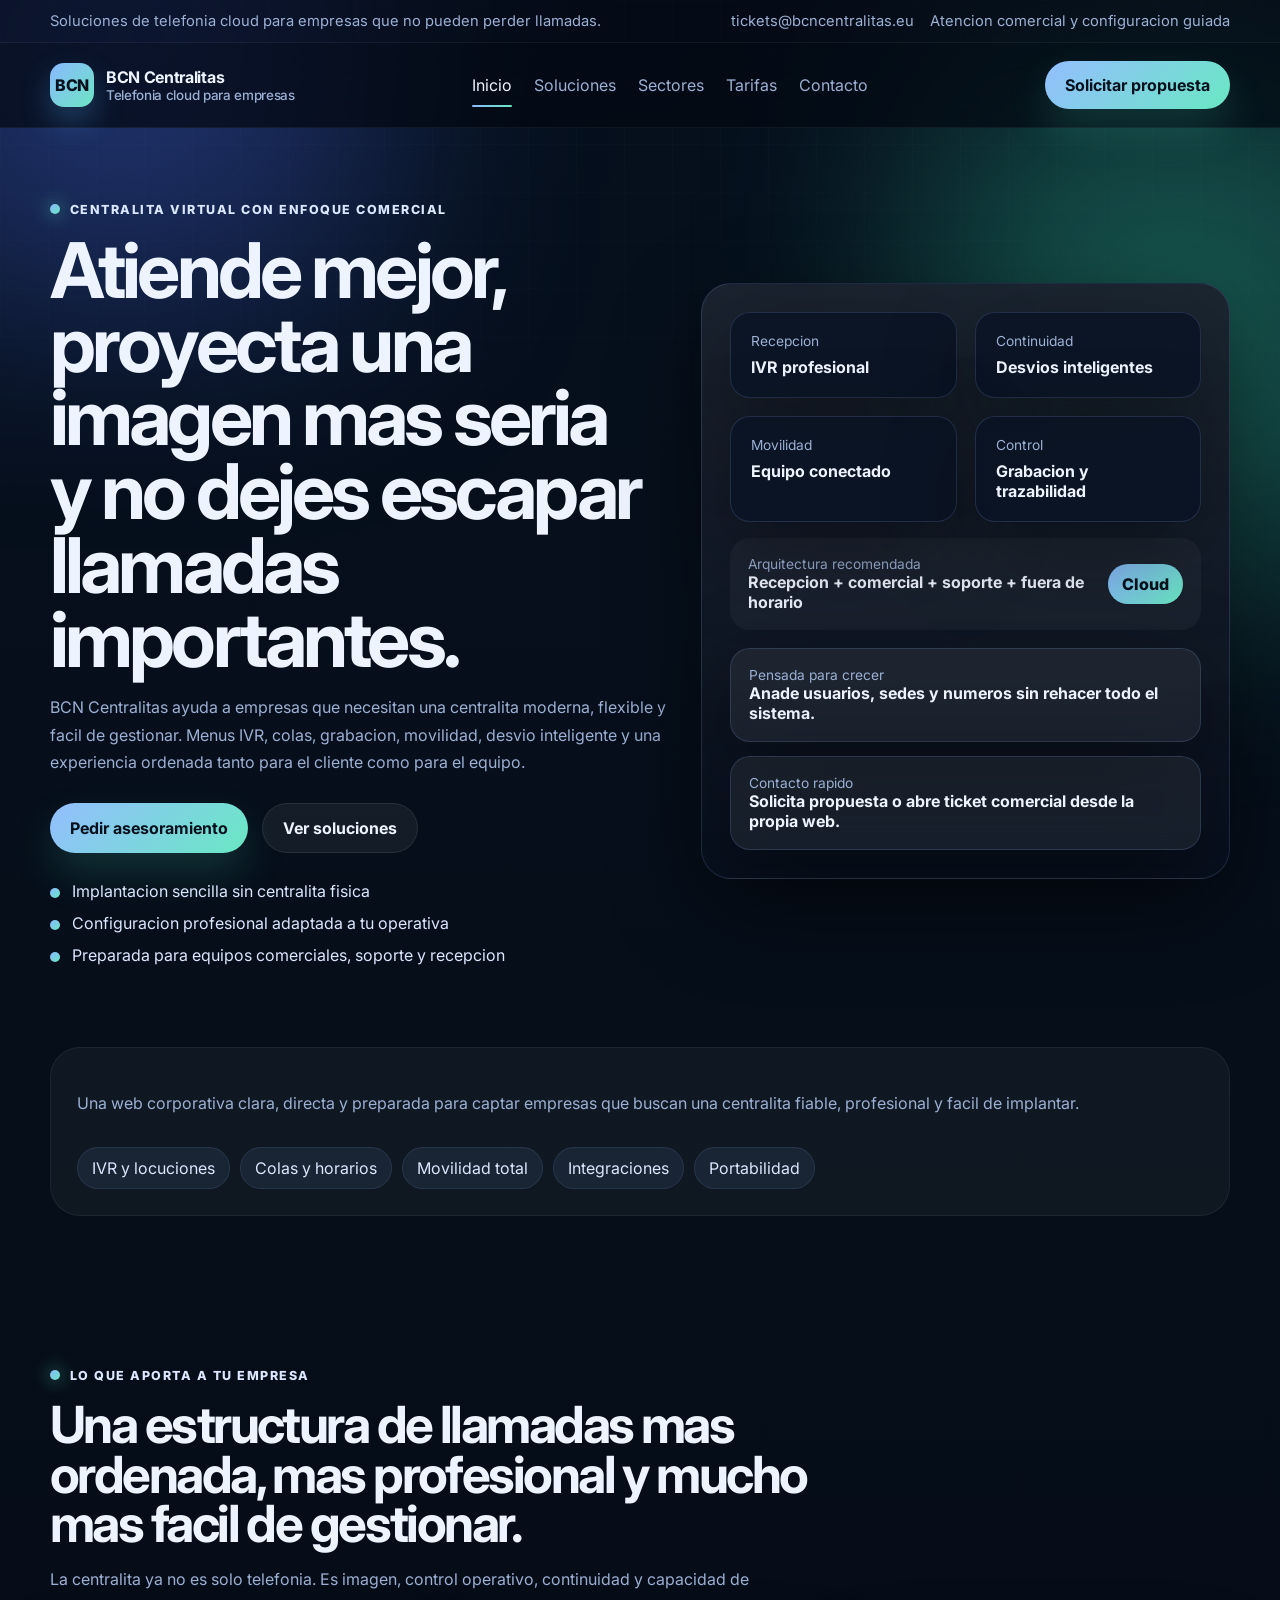
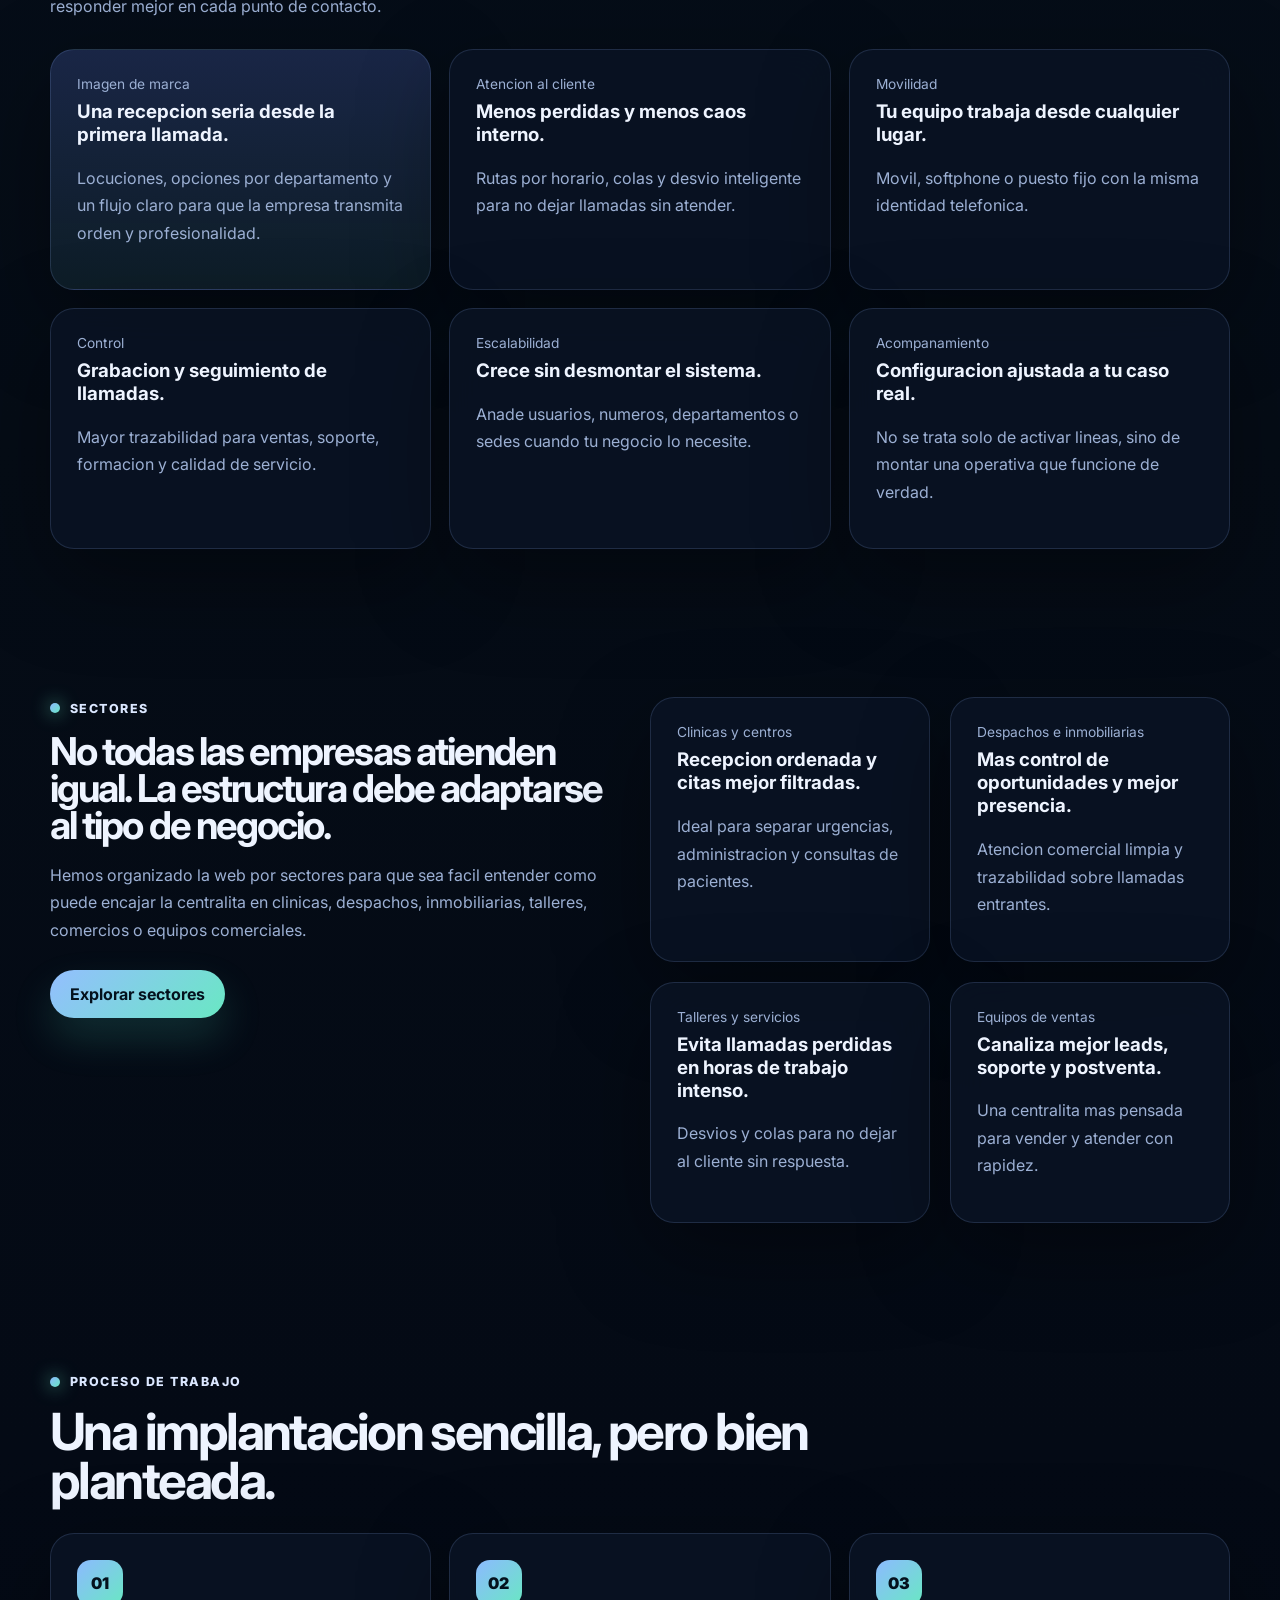
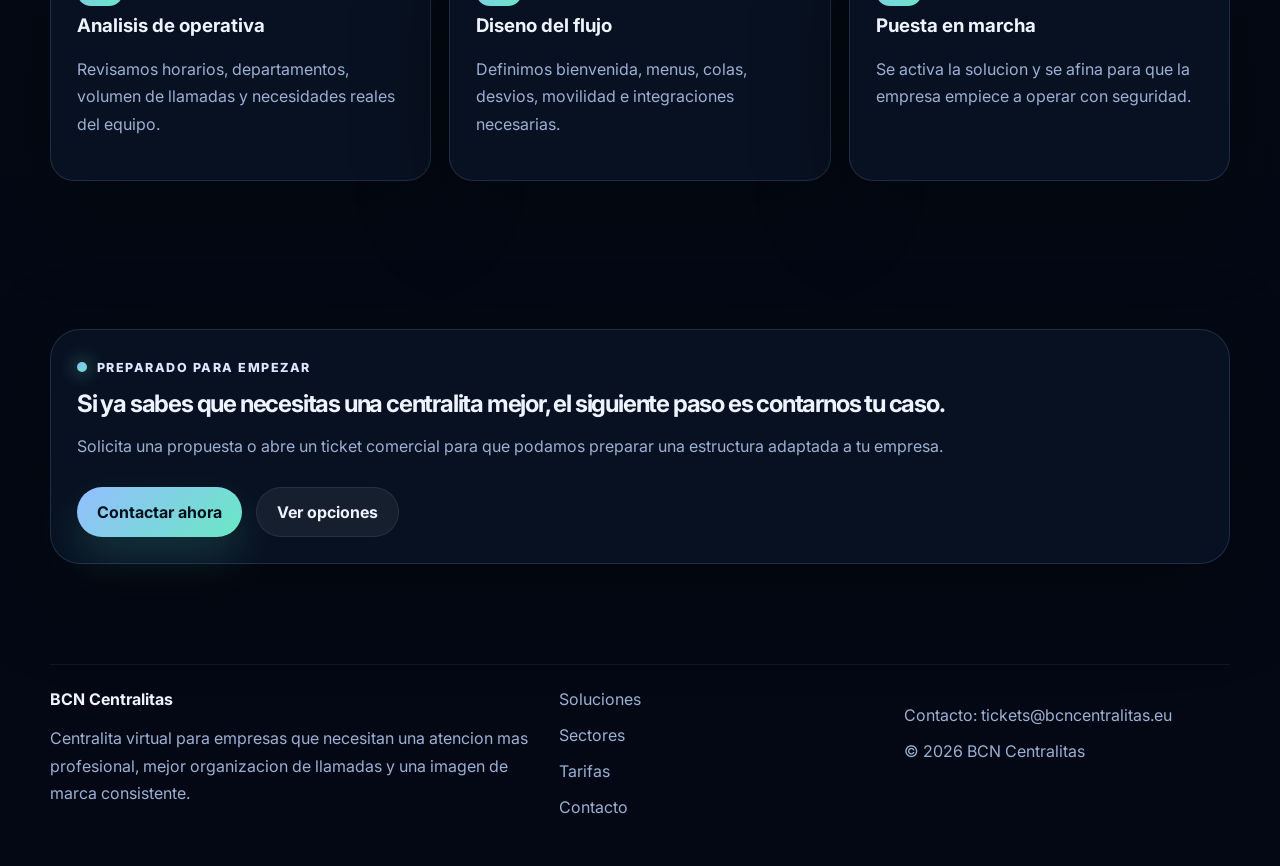
==== commit 9f3d0ba2: "Build professional multi-page marketing site Co-authored-by: sj454 <seguridad232@users.noreply.githu" ====
--- a/index.html
+++ b/index.html
@@ -6,414 +6,305 @@
     <title>BCN Centralitas | Centralita virtual para empresas</title>
     <meta
       name="description"
-      content="Centralita virtual para empresas con IVR, colas, locuciones, movilidad y soporte. Pide propuesta o abre un ticket comercial desde la web."
+      content="Centralita virtual para empresas con IVR, colas, grabacion, movilidad e integraciones. BCN Centralitas te ayuda a atender mejor y vender con una imagen mas profesional."
     />
+    <meta property="og:title" content="BCN Centralitas | Centralita virtual para empresas" />
+    <meta
+      property="og:description"
+      content="Soluciones de centralita virtual para empresas que necesitan imagen, control y atencion profesional."
+    />
+    <meta property="og:type" content="website" />
+    <meta property="og:url" content="https://www.bcncentralitas.eu/" />
     <link rel="preconnect" href="https://fonts.googleapis.com" />
     <link rel="preconnect" href="https://fonts.gstatic.com" crossorigin />
     <link
       href="https://fonts.googleapis.com/css2?family=Inter:wght@400;500;600;700;800;900&display=swap"
       rel="stylesheet"
     />
-    <link rel="stylesheet" href="./styles.css" />
+    <link rel="stylesheet" href="/styles.css" />
   </head>
-  <body>
-    <div class="bg-glow bg-glow-left"></div>
-    <div class="bg-glow bg-glow-right"></div>
+  <body data-page="inicio">
+    <div class="bg-orb bg-orb-left"></div>
+    <div class="bg-orb bg-orb-right"></div>
     <div class="bg-grid"></div>
+
+    <div class="utility-bar">
+      <div class="container utility-inner">
+        <span>Soluciones de telefonia cloud para empresas que no pueden perder llamadas.</span>
+        <div class="utility-links">
+          <a class="mini-link" href="mailto:tickets@bcncentralitas.eu">tickets@bcncentralitas.eu</a>
+          <span>Atencion comercial y configuracion guiada</span>
+        </div>
+      </div>
+    </div>
 
     <header class="site-header">
       <div class="container nav-shell">
-        <a href="#top" class="brand" aria-label="BCN Centralitas">
+        <a href="/" class="brand" aria-label="BCN Centralitas inicio">
           <span class="brand-mark">BCN</span>
-          <span class="brand-text">Centralitas</span>
+          <span class="brand-text">
+            <strong>BCN Centralitas</strong>
+            <span>Telefonia cloud para empresas</span>
+          </span>
         </a>
 
         <nav class="main-nav" aria-label="Navegacion principal">
-          <a href="#soluciones">Soluciones</a>
-          <a href="#planes">Planes</a>
-          <a href="#proceso">Proceso</a>
-          <a href="#ticket">Ticket</a>
+          <a href="/" data-page="inicio">Inicio</a>
+          <a href="/soluciones" data-page="soluciones">Soluciones</a>
+          <a href="/sectores" data-page="sectores">Sectores</a>
+          <a href="/tarifas" data-page="tarifas">Tarifas</a>
+          <a href="/contacto" data-page="contacto">Contacto</a>
         </nav>
 
-        <a href="#ticket" class="nav-cta">Solicitar propuesta</a>
+        <div class="nav-actions">
+          <a class="button-link button-primary" href="/contacto">Solicitar propuesta</a>
+          <button class="menu-toggle" type="button" aria-label="Abrir menu" aria-expanded="false">
+            Menu
+          </button>
+        </div>
       </div>
     </header>
 
-    <main id="top">
-      <section class="hero-section">
-        <div class="container hero-layout">
+    <main>
+      <section class="home-hero">
+        <div class="container home-hero-layout">
           <div class="hero-copy">
-            <span class="eyebrow">Telefonia cloud con imagen premium</span>
-            <h1>La centralita virtual que hace que tu empresa suene mejor, venda mas y atienda sin caos.</h1>
-            <p class="hero-text">
-              Numeracion profesional, desvio inteligente, locuciones, IVR,
-              colas, grabacion y movilidad total en una propuesta elegante,
-              rapida y lista para convertir visitas en contactos reales.
+            <span class="eyebrow">Centralita virtual con enfoque comercial</span>
+            <h1 class="hero-title">Atiende mejor, proyecta una imagen mas seria y no dejes escapar llamadas importantes.</h1>
+            <p>
+              BCN Centralitas ayuda a empresas que necesitan una centralita moderna,
+              flexible y facil de gestionar. Menus IVR, colas, grabacion,
+              movilidad, desvio inteligente y una experiencia ordenada tanto
+              para el cliente como para el equipo.
             </p>
 
             <div class="hero-actions">
-              <a class="button button-primary" href="#ticket">Quiero una demo</a>
-              <a class="button button-secondary" href="#planes">Ver soluciones</a>
+              <a class="button button-primary" href="/contacto">Pedir asesoramiento</a>
+              <a class="button button-secondary" href="/soluciones">Ver soluciones</a>
             </div>
 
             <ul class="hero-points">
-              <li>Alta rapida y sin centralitas fisicas</li>
-              <li>Portabilidad y configuracion guiada</li>
-              <li>Pensada para despachos, clinicas, ventas y soporte</li>
+              <li>Implantacion sencilla sin centralita fisica</li>
+              <li>Configuracion profesional adaptada a tu operativa</li>
+              <li>Preparada para equipos comerciales, soporte y recepcion</li>
             </ul>
           </div>
 
-          <div class="hero-visual">
-            <div class="glass-card dashboard-card">
-              <div class="card-topline">
-                <span>Panel de atencion</span>
-                <span class="status-dot">Disponible</span>
+          <div class="hero-panel panel">
+            <div class="hero-panel-grid">
+              <article class="metric-card">
+                <span>Recepcion</span>
+                <strong>IVR profesional</strong>
+              </article>
+              <article class="metric-card">
+                <span>Continuidad</span>
+                <strong>Desvios inteligentes</strong>
+              </article>
+              <article class="metric-card">
+                <span>Movilidad</span>
+                <strong>Equipo conectado</strong>
+              </article>
+              <article class="metric-card">
+                <span>Control</span>
+                <strong>Grabacion y trazabilidad</strong>
+              </article>
+            </div>
+
+            <div class="hero-signal">
+              <div>
+                <span class="info-label">Arquitectura recomendada</span>
+                <strong>Recepcion + comercial + soporte + fuera de horario</strong>
               </div>
-
-              <div class="hero-metric-grid">
-                <article>
-                  <span>Extensiones</span>
-                  <strong>12</strong>
-                </article>
-                <article>
-                  <span>IVR</span>
-                  <strong>Multiopcion</strong>
-                </article>
-                <article>
-                  <span>Grabacion</span>
-                  <strong>Cloud</strong>
-                </article>
-                <article>
-                  <span>Movilidad</span>
-                  <strong>Total</strong>
-                </article>
-              </div>
-
-              <div class="signal-card">
-                <div>
-                  <span class="mini-label">Enrutado inteligente</span>
-                  <strong>Comercial, soporte y urgencias en un solo flujo</strong>
-                </div>
-                <span class="signal-pill">24/7</span>
-              </div>
-            </div>
-
-            <div class="floating-note note-one">
-              <span>Locucion de bienvenida</span>
-              <strong>Imagen seria desde la primera llamada</strong>
-            </div>
-
-            <div class="floating-note note-two">
+              <span class="signal-pill">Cloud</span>
+            </div>
+
+            <div class="hero-note-stack">
+              <article class="stack-card">
+                <span class="info-label">Pensada para crecer</span>
+                <strong>Anade usuarios, sedes y numeros sin rehacer todo el sistema.</strong>
+              </article>
+              <article class="stack-card">
+                <span class="info-label">Contacto rapido</span>
+                <strong>Solicita propuesta o abre ticket comercial desde la propia web.</strong>
+              </article>
+            </div>
+          </div>
+        </div>
+      </section>
+
+      <section class="section compact">
+        <div class="container">
+          <div class="trust-band">
+            <p>
+              Una web corporativa clara, directa y preparada para captar empresas
+              que buscan una centralita fiable, profesional y facil de implantar.
+            </p>
+            <div class="trust-list">
+              <span>IVR y locuciones</span>
+              <span>Colas y horarios</span>
+              <span>Movilidad total</span>
               <span>Integraciones</span>
-              <strong>CRM, WhatsApp, email y equipos moviles</strong>
-            </div>
-          </div>
-        </div>
-      </section>
-
-      <section class="trust-strip">
-        <div class="container trust-layout">
+              <span>Portabilidad</span>
+            </div>
+          </div>
+        </div>
+      </section>
+
+      <section class="section">
+        <div class="container">
+          <div class="section-header">
+            <span class="eyebrow">Lo que aporta a tu empresa</span>
+            <h2 class="section-title">Una estructura de llamadas mas ordenada, mas profesional y mucho mas facil de gestionar.</h2>
+            <p class="section-lead">
+              La centralita ya no es solo telefonia. Es imagen, control
+              operativo, continuidad y capacidad de responder mejor en cada
+              punto de contacto.
+            </p>
+          </div>
+
+          <div class="card-grid three">
+            <article class="card featured">
+              <span class="card-kicker">Imagen de marca</span>
+              <h3>Una recepcion seria desde la primera llamada.</h3>
+              <p>Locuciones, opciones por departamento y un flujo claro para que la empresa transmita orden y profesionalidad.</p>
+            </article>
+            <article class="card">
+              <span class="card-kicker">Atencion al cliente</span>
+              <h3>Menos perdidas y menos caos interno.</h3>
+              <p>Rutas por horario, colas y desvio inteligente para no dejar llamadas sin atender.</p>
+            </article>
+            <article class="card">
+              <span class="card-kicker">Movilidad</span>
+              <h3>Tu equipo trabaja desde cualquier lugar.</h3>
+              <p>Movil, softphone o puesto fijo con la misma identidad telefonica.</p>
+            </article>
+            <article class="card">
+              <span class="card-kicker">Control</span>
+              <h3>Grabacion y seguimiento de llamadas.</h3>
+              <p>Mayor trazabilidad para ventas, soporte, formacion y calidad de servicio.</p>
+            </article>
+            <article class="card">
+              <span class="card-kicker">Escalabilidad</span>
+              <h3>Crece sin desmontar el sistema.</h3>
+              <p>Anade usuarios, numeros, departamentos o sedes cuando tu negocio lo necesite.</p>
+            </article>
+            <article class="card">
+              <span class="card-kicker">Acompanamiento</span>
+              <h3>Configuracion ajustada a tu caso real.</h3>
+              <p>No se trata solo de activar lineas, sino de montar una operativa que funcione de verdad.</p>
+            </article>
+          </div>
+        </div>
+      </section>
+
+      <section class="section">
+        <div class="container split-layout">
+          <div class="split-copy">
+            <span class="eyebrow">Sectores</span>
+            <h2 class="section-title small">No todas las empresas atienden igual. La estructura debe adaptarse al tipo de negocio.</h2>
+            <p>
+              Hemos organizado la web por sectores para que sea facil entender
+              como puede encajar la centralita en clinicas, despachos,
+              inmobiliarias, talleres, comercios o equipos comerciales.
+            </p>
+            <div class="cta-actions">
+              <a class="button button-primary" href="/sectores">Explorar sectores</a>
+            </div>
+          </div>
+
+          <div class="card-grid two">
+            <article class="card">
+              <span class="card-kicker">Clinicas y centros</span>
+              <h3>Recepcion ordenada y citas mejor filtradas.</h3>
+              <p>Ideal para separar urgencias, administracion y consultas de pacientes.</p>
+            </article>
+            <article class="card">
+              <span class="card-kicker">Despachos e inmobiliarias</span>
+              <h3>Mas control de oportunidades y mejor presencia.</h3>
+              <p>Atencion comercial limpia y trazabilidad sobre llamadas entrantes.</p>
+            </article>
+            <article class="card">
+              <span class="card-kicker">Talleres y servicios</span>
+              <h3>Evita llamadas perdidas en horas de trabajo intenso.</h3>
+              <p>Desvios y colas para no dejar al cliente sin respuesta.</p>
+            </article>
+            <article class="card">
+              <span class="card-kicker">Equipos de ventas</span>
+              <h3>Canaliza mejor leads, soporte y postventa.</h3>
+              <p>Una centralita mas pensada para vender y atender con rapidez.</p>
+            </article>
+          </div>
+        </div>
+      </section>
+
+      <section class="section">
+        <div class="container">
+          <div class="section-header">
+            <span class="eyebrow">Proceso de trabajo</span>
+            <h2 class="section-title">Una implantacion sencilla, pero bien planteada.</h2>
+          </div>
+
+          <div class="process-grid">
+            <article class="process-card">
+              <span class="process-number">01</span>
+              <h3>Analisis de operativa</h3>
+              <p>Revisamos horarios, departamentos, volumen de llamadas y necesidades reales del equipo.</p>
+            </article>
+            <article class="process-card">
+              <span class="process-number">02</span>
+              <h3>Diseno del flujo</h3>
+              <p>Definimos bienvenida, menus, colas, desvios, movilidad e integraciones necesarias.</p>
+            </article>
+            <article class="process-card">
+              <span class="process-number">03</span>
+              <h3>Puesta en marcha</h3>
+              <p>Se activa la solucion y se afina para que la empresa empiece a operar con seguridad.</p>
+            </article>
+          </div>
+        </div>
+      </section>
+
+      <section class="section">
+        <div class="container">
+          <div class="cta-banner panel">
+            <span class="eyebrow">Preparado para empezar</span>
+            <h2>Si ya sabes que necesitas una centralita mejor, el siguiente paso es contarnos tu caso.</h2>
+            <p class="section-lead">
+              Solicita una propuesta o abre un ticket comercial para que podamos
+              preparar una estructura adaptada a tu empresa.
+            </p>
+            <div class="cta-actions">
+              <a class="button button-primary" href="/contacto">Contactar ahora</a>
+              <a class="button button-secondary" href="/tarifas">Ver opciones</a>
+            </div>
+          </div>
+        </div>
+      </section>
+    </main>
+
+    <footer class="site-footer">
+      <div class="container footer-grid">
+        <div class="footer-copy">
+          <strong>BCN Centralitas</strong>
           <p>
-            Una web estatica premium para presentar una centralita moderna con
-            claridad, confianza y una accion comercial directa.
+            Centralita virtual para empresas que necesitan una atencion mas
+            profesional, mejor organizacion de llamadas y una imagen de marca
+            consistente.
           </p>
-          <div class="trust-items">
-            <span>IVR profesional</span>
-            <span>Colas y desvio</span>
-            <span>Grabacion</span>
-            <span>Soporte cercano</span>
-          </div>
-        </div>
-      </section>
-
-      <section id="soluciones" class="section-block">
-        <div class="container">
-          <div class="section-heading">
-            <span class="eyebrow">Soluciones</span>
-            <h2>Todo lo que necesita una empresa para atender con orden y transmitir una imagen impecable.</h2>
-            <p>
-              La pagina esta enfocada a vender: mensaje claro, visual potente,
-              cero ruido y CTA muy visible para pedir propuesta o abrir ticket.
-            </p>
-          </div>
-
-          <div class="feature-grid">
-            <article class="feature-card feature-card-large">
-              <span class="card-kicker">Recepcion impecable</span>
-              <h3>Menus, locuciones y reglas de desvio para no perder oportunidades.</h3>
-              <p>
-                Da la bienvenida correcta, filtra llamadas por departamento,
-                horario o prioridad y evita que tus clientes choquen contra una
-                linea desordenada.
-              </p>
-            </article>
-
-            <article class="feature-card">
-              <span class="card-kicker">Movilidad real</span>
-              <h3>Atiende desde movil, softphone o puesto fijo.</h3>
-              <p>
-                Tu equipo trabaja desde donde haga falta sin perder identidad
-                corporativa ni control.
-              </p>
-            </article>
-
-            <article class="feature-card">
-              <span class="card-kicker">Seguimiento</span>
-              <h3>Grabacion, trazabilidad y contexto de cada llamada.</h3>
-              <p>
-                Mejora ventas y soporte con informacion util y una operativa mas
-                profesional.
-              </p>
-            </article>
-
-            <article class="feature-card">
-              <span class="card-kicker">Escalabilidad</span>
-              <h3>Anade usuarios, sedes y numeros sin rehacer la solucion.</h3>
-              <p>
-                Empieza simple y evoluciona a una operativa mas grande cuando tu
-                negocio lo necesite.
-              </p>
-            </article>
-          </div>
-        </div>
-      </section>
-
-      <section class="section-block section-block-soft">
-        <div class="container benefit-layout">
-          <div class="benefit-copy">
-            <span class="eyebrow">Diseno actual</span>
-            <h2>Una landing elegante, oscura y muy cuidada para que el dominio ya se vea de produccion.</h2>
-            <p>
-              He sustituido la simulacion por una pagina comercial premium con
-              estetica tipo SaaS/B2B actual: gradientes, glassmorphism, tipografia
-              grande y secciones muy limpias.
-            </p>
-          </div>
-
-          <div class="benefit-list">
-            <article>
-              <strong>Mensaje comercial directo</strong>
-              <p>Beneficios claros, sin bloques innecesarios ni distracciones.</p>
-            </article>
-            <article>
-              <strong>Preparada para dominio</strong>
-              <p>Estatica, ligera y perfecta para desplegar en Vercel sin build complejo.</p>
-            </article>
-            <article>
-              <strong>CTA de ticket o propuesta</strong>
-              <p>La accion principal queda visible tanto arriba como en el formulario final.</p>
-            </article>
-          </div>
-        </div>
-      </section>
-
-      <section id="planes" class="section-block">
-        <div class="container">
-          <div class="section-heading compact-center">
-            <span class="eyebrow">Planes</span>
-            <h2>Una propuesta para cada etapa del negocio.</h2>
-          </div>
-
-          <div class="pricing-grid">
-            <article class="pricing-card">
-              <span class="plan-tag">Esencial</span>
-              <h3>Para equipos pequenos</h3>
-              <p>La base ideal para sonar profesional desde el primer dia.</p>
-              <ul>
-                <li>Numeracion y bienvenida</li>
-                <li>Usuarios y extensiones</li>
-                <li>Desvio por horario</li>
-                <li>Puesta en marcha guiada</li>
-              </ul>
-              <a href="#ticket" class="text-link">Pedir este plan</a>
-            </article>
-
-            <article class="pricing-card pricing-card-featured">
-              <span class="plan-tag">Pro</span>
-              <h3>La opcion mas completa</h3>
-              <p>Ideal para empresas que quieren mejorar ventas, soporte e imagen.</p>
-              <ul>
-                <li>IVR multicapa</li>
-                <li>Colas y grabacion</li>
-                <li>Portabilidad y configuracion avanzada</li>
-                <li>Mejor experiencia comercial</li>
-              </ul>
-              <a href="#ticket" class="text-link">Quiero propuesta</a>
-            </article>
-
-            <article class="pricing-card">
-              <span class="plan-tag">Enterprise</span>
-              <h3>Para operaciones exigentes</h3>
-              <p>Mas control, mas sedes, mas personalizacion y mas integracion.</p>
-              <ul>
-                <li>Arquitectura a medida</li>
-                <li>Flujos complejos</li>
-                <li>Integraciones</li>
-                <li>Acompanamiento consultivo</li>
-              </ul>
-              <a href="#ticket" class="text-link">Hablar con un asesor</a>
-            </article>
-          </div>
-        </div>
-      </section>
-
-      <section id="proceso" class="section-block section-block-soft">
-        <div class="container">
-          <div class="section-heading">
-            <span class="eyebrow">Proceso</span>
-            <h2>De la idea a una centralita operativa en tres pasos.</h2>
-          </div>
-
-          <div class="steps-grid">
-            <article class="step-card">
-              <span class="step-number">01</span>
-              <h3>Nos cuentas el caso</h3>
-              <p>Equipo, horarios, departamentos, numeracion y objetivos.</p>
-            </article>
-            <article class="step-card">
-              <span class="step-number">02</span>
-              <h3>Definimos la solucion</h3>
-              <p>Preparamos estructura, rutas, locuciones y extras necesarios.</p>
-            </article>
-            <article class="step-card">
-              <span class="step-number">03</span>
-              <h3>Activamos y afinamos</h3>
-              <p>Dejamos todo listo para empezar a atender y vender mejor.</p>
-            </article>
-          </div>
-        </div>
-      </section>
-
-      <section id="ticket" class="section-block">
-        <div class="container contact-layout">
-          <div class="contact-copy">
-            <span class="eyebrow">Abrir ticket o pedir propuesta</span>
-            <h2>Cuanto mejor nos expliques lo que necesitas, mejor te lo preparamos.</h2>
-            <p>
-              Este formulario prepara un ticket comercial por email. Sirve para
-              pedir presupuesto, demo, portabilidad, soporte o una nueva
-              centralita.
-            </p>
-
-            <div class="contact-note">
-              <strong>Email de recepcion</strong>
-              <p>
-                <a href="mailto:tickets@bcncentralitas.eu"
-                  >tickets@bcncentralitas.eu</a
-                >
-              </p>
-            </div>
-          </div>
-
-          <form id="ticket-form" class="ticket-form">
-            <div class="field-row">
-              <label>
-                <span>Tipo de solicitud</span>
-                <select name="requestType" required>
-                  <option value="Presupuesto">Presupuesto</option>
-                  <option value="Demo">Demo</option>
-                  <option value="Portabilidad">Portabilidad</option>
-                  <option value="Soporte">Soporte</option>
-                  <option value="Nueva centralita">Nueva centralita</option>
-                </select>
-              </label>
-
-              <label>
-                <span>Empresa</span>
-                <input
-                  type="text"
-                  name="company"
-                  placeholder="Nombre de la empresa"
-                  required
-                />
-              </label>
-            </div>
-
-            <div class="field-row">
-              <label>
-                <span>Persona de contacto</span>
-                <input type="text" name="name" placeholder="Tu nombre" required />
-              </label>
-
-              <label>
-                <span>Telefono</span>
-                <input type="tel" name="phone" placeholder="600 000 000" required />
-              </label>
-            </div>
-
-            <div class="field-row single-column">
-              <label>
-                <span>Email</span>
-                <input
-                  type="email"
-                  name="email"
-                  placeholder="tu@empresa.com"
-                  required
-                />
-              </label>
-            </div>
-
-            <div class="field-row single-column">
-              <label>
-                <span>Que necesitas exactamente</span>
-                <textarea
-                  name="message"
-                  rows="6"
-                  placeholder="Ejemplo: somos 8 personas, queremos locucion profesional, 2 departamentos, portabilidad y atencion desde movil."
-                  required
-                ></textarea>
-              </label>
-            </div>
-
-            <div class="form-actions">
-              <button type="submit" class="button button-primary">
-                Abrir ticket ahora
-              </button>
-              <p id="form-status" class="form-status">
-                Se abrira tu cliente de correo con el ticket preparado.
-              </p>
-            </div>
-          </form>
-        </div>
-      </section>
-
-      <section class="section-block faq-block">
-        <div class="container">
-          <div class="section-heading compact-center">
-            <span class="eyebrow">FAQ</span>
-            <h2>Dudas habituales antes de contratar.</h2>
-          </div>
-
-          <div class="faq-grid">
-            <article>
-              <h3>Se puede conservar el numero actual</h3>
-              <p>Si, la idea es estudiar la portabilidad y preparar una migracion limpia.</p>
-            </article>
-            <article>
-              <h3>Sirve para trabajar desde movil</h3>
-              <p>Si, esa es una de las ventajas principales de una centralita cloud moderna.</p>
-            </article>
-            <article>
-              <h3>La web ya vale para produccion</h3>
-              <p>Si, esta planteada como landing estatica premium lista para dominio propio.</p>
-            </article>
-          </div>
-        </div>
-      </section>
-    </main>
-
-    <footer class="site-footer">
-      <div class="container footer-layout">
-        <div>
-          <strong>BCN Centralitas</strong>
-          <p>Telefonia cloud con presencia visual a la altura de una marca seria.</p>
-        </div>
-        <div>
-          <p>&copy; <span id="current-year"></span> BCN Centralitas</p>
+        </div>
+        <div class="footer-links">
+          <a href="/soluciones">Soluciones</a>
+          <a href="/sectores">Sectores</a>
+          <a href="/tarifas">Tarifas</a>
+          <a href="/contacto">Contacto</a>
+        </div>
+        <div class="footer-note">
+          <p>Contacto: <a href="mailto:tickets@bcncentralitas.eu">tickets@bcncentralitas.eu</a></p>
+          <p>&copy; <span data-current-year></span> BCN Centralitas</p>
         </div>
       </div>
     </footer>
 
-    <script src="./script.js"></script>
+    <script src="/script.js"></script>
   </body>
 </html>
--- a/styles.css
+++ b/styles.css
@@ -1,16 +1,19 @@
 :root {
   color-scheme: dark;
-  --bg: #040814;
-  --bg-soft: #081123;
-  --panel: rgba(11, 18, 38, 0.72);
-  --panel-strong: rgba(14, 24, 50, 0.88);
-  --panel-border: rgba(141, 174, 255, 0.16);
-  --text: #f5f7ff;
-  --muted: #9eacd4;
-  --primary: #8cb6ff;
-  --primary-strong: #c0d4ff;
-  --accent: #67f0c7;
-  --shadow: 0 30px 80px rgba(0, 0, 0, 0.34);
+  --bg: #07111f;
+  --bg-strong: #030814;
+  --surface: rgba(10, 20, 36, 0.84);
+  --surface-strong: rgba(9, 17, 31, 0.96);
+  --surface-soft: rgba(255, 255, 255, 0.05);
+  --border: rgba(151, 184, 255, 0.16);
+  --border-strong: rgba(255, 255, 255, 0.08);
+  --text: #eef4ff;
+  --muted: #9cb0d4;
+  --primary: #8cb9ff;
+  --primary-strong: #dbe7ff;
+  --accent: #69e8c3;
+  --danger: #ff8c9e;
+  --shadow: 0 30px 90px rgba(0, 0, 0, 0.36);
   --radius-xl: 30px;
   --radius-lg: 24px;
   --radius-md: 18px;
@@ -32,14 +35,19 @@
   font-family: "Inter", system-ui, sans-serif;
   color: var(--text);
   background:
-    radial-gradient(circle at 10% 20%, rgba(86, 102, 255, 0.18), transparent 0 30%),
-    radial-gradient(circle at 85% 14%, rgba(67, 239, 206, 0.13), transparent 0 24%),
-    linear-gradient(160deg, #030611 0%, #07101e 44%, #040811 100%);
+    radial-gradient(circle at top left, rgba(70, 104, 255, 0.16), transparent 0 32%),
+    radial-gradient(circle at top right, rgba(84, 227, 190, 0.12), transparent 0 26%),
+    linear-gradient(180deg, #06101d 0%, #050c16 50%, #030814 100%);
 }
 
 a {
   color: inherit;
   text-decoration: none;
+}
+
+img {
+  max-width: 100%;
+  display: block;
 }
 
 button,
@@ -49,59 +57,84 @@
   font: inherit;
 }
 
-.container {
-  width: min(var(--container), calc(100% - 32px));
-  margin: 0 auto;
-}
-
-.bg-glow {
+.bg-orb,
+.bg-grid {
   position: fixed;
-  width: 520px;
-  height: 520px;
-  filter: blur(120px);
-  opacity: 0.32;
   pointer-events: none;
   z-index: -3;
 }
 
-.bg-glow-left {
+.bg-orb {
+  width: 480px;
+  height: 480px;
+  filter: blur(120px);
+  opacity: 0.34;
+}
+
+.bg-orb-left {
   top: -180px;
-  left: -140px;
-  background: #4e6cff;
-}
-
-.bg-glow-right {
+  left: -120px;
+  background: #4f73ff;
+}
+
+.bg-orb-right {
   right: -140px;
-  top: 90px;
-  background: #34d9b1;
+  top: 80px;
+  background: #36d9ad;
 }
 
 .bg-grid {
-  position: fixed;
   inset: 0;
   z-index: -4;
   background-image:
     linear-gradient(rgba(255, 255, 255, 0.03) 1px, transparent 1px),
     linear-gradient(90deg, rgba(255, 255, 255, 0.03) 1px, transparent 1px);
-  background-size: 46px 46px;
-  mask-image: linear-gradient(to bottom, rgba(255, 255, 255, 0.55), transparent 85%);
+  background-size: 48px 48px;
+  mask-image: linear-gradient(to bottom, rgba(255, 255, 255, 0.56), transparent 85%);
+}
+
+.container {
+  width: min(var(--container), calc(100% - 32px));
+  margin: 0 auto;
+}
+
+.utility-bar {
+  border-bottom: 1px solid rgba(255, 255, 255, 0.05);
+  background: rgba(5, 10, 20, 0.66);
+}
+
+.utility-inner {
+  min-height: 42px;
+  display: flex;
+  justify-content: space-between;
+  align-items: center;
+  gap: 16px;
+  color: var(--muted);
+  font-size: 0.92rem;
+}
+
+.utility-links {
+  display: flex;
+  align-items: center;
+  gap: 16px;
+  flex-wrap: wrap;
 }
 
 .site-header {
   position: sticky;
   top: 0;
-  z-index: 20;
+  z-index: 30;
   backdrop-filter: blur(18px);
-  background: rgba(4, 8, 18, 0.5);
-  border-bottom: 1px solid rgba(255, 255, 255, 0.04);
+  background: rgba(4, 9, 18, 0.72);
+  border-bottom: 1px solid rgba(255, 255, 255, 0.05);
 }
 
 .nav-shell {
-  min-height: 82px;
+  min-height: 84px;
   display: flex;
   align-items: center;
   justify-content: space-between;
-  gap: 16px;
+  gap: 18px;
 }
 
 .brand {
@@ -109,56 +142,97 @@
   align-items: center;
   gap: 12px;
   font-weight: 800;
+  letter-spacing: -0.02em;
 }
 
 .brand-mark {
+  width: 44px;
+  height: 44px;
+  border-radius: 14px;
   display: grid;
   place-items: center;
-  width: 42px;
-  height: 42px;
+  background: linear-gradient(135deg, #8ab9ff, #6ce6c4);
+  color: #04111d;
+  box-shadow: 0 14px 30px rgba(89, 181, 255, 0.28);
+}
+
+.brand-text strong {
+  display: block;
+  font-size: 1rem;
+}
+
+.brand-text span {
+  display: block;
+  color: var(--muted);
+  font-size: 0.84rem;
+  font-weight: 500;
+}
+
+.nav-actions {
+  display: flex;
+  align-items: center;
+  gap: 14px;
+}
+
+.main-nav {
+  display: flex;
+  align-items: center;
+  gap: 22px;
+  color: var(--muted);
+}
+
+.main-nav a {
+  position: relative;
+  padding: 8px 0;
+}
+
+.main-nav a:hover,
+.main-nav a.is-active,
+.footer-links a:hover,
+.mini-link:hover {
+  color: var(--text);
+}
+
+.main-nav a.is-active::after {
+  content: "";
+  position: absolute;
+  left: 0;
+  right: 0;
+  bottom: -4px;
+  height: 2px;
+  border-radius: 999px;
+  background: linear-gradient(90deg, var(--primary), var(--accent));
+}
+
+.menu-toggle {
+  display: none;
+  width: 46px;
+  height: 46px;
   border-radius: 14px;
-  background: linear-gradient(135deg, #7faeff, #69f0cb);
-  color: #04111d;
-  box-shadow: 0 12px 36px rgba(99, 173, 255, 0.32);
-}
-
-.brand-text {
-  letter-spacing: 0.01em;
-}
-
-.main-nav {
-  display: flex;
-  align-items: center;
-  gap: 20px;
-  color: var(--muted);
-}
-
-.main-nav a:hover,
-.text-link:hover,
-.contact-note a:hover {
+  border: 1px solid var(--border);
+  background: rgba(255, 255, 255, 0.05);
   color: var(--text);
-}
-
-.nav-cta,
-.button {
+  cursor: pointer;
+}
+
+.button,
+.button-link {
   display: inline-flex;
   align-items: center;
   justify-content: center;
   gap: 8px;
+  padding: 14px 20px;
   border-radius: 999px;
-  padding: 14px 20px;
+  font-weight: 700;
   transition:
     transform 160ms ease,
     box-shadow 160ms ease,
     opacity 160ms ease;
 }
 
-.nav-cta,
-.button-primary {
-  color: #04111d;
-  font-weight: 800;
-  background: linear-gradient(135deg, #90bcff, #67f0c7);
-  box-shadow: 0 20px 45px rgba(67, 214, 176, 0.18);
+.button:hover,
+.button-link:hover {
+  transform: translateY(-2px);
 }
 
 .button {
@@ -166,74 +240,95 @@
   cursor: pointer;
 }
 
-.button:hover,
-.nav-cta:hover {
-  transform: translateY(-2px);
+.button-primary {
+  color: #04111d;
+  background: linear-gradient(135deg, #94beff, #69e8c3);
+  box-shadow: 0 20px 40px rgba(73, 208, 182, 0.18);
 }
 
 .button-secondary {
-  background: rgba(255, 255, 255, 0.05);
   color: var(--text);
+  background: rgba(255, 255, 255, 0.06);
   border: 1px solid rgba(255, 255, 255, 0.08);
 }
 
-.hero-section {
-  padding: 72px 0 44px;
-}
-
-.hero-layout {
-  display: grid;
-  grid-template-columns: 1.1fr 0.9fr;
-  gap: 34px;
-  align-items: center;
-}
-
-.eyebrow,
-.card-kicker,
-.mini-label,
-.plan-tag {
+.button-ghost {
+  color: var(--primary-strong);
+  padding-left: 0;
+  padding-right: 0;
+}
+
+.page-hero,
+.home-hero {
+  padding: 70px 0 48px;
+}
+
+.home-hero-layout {
+  display: grid;
+  grid-template-columns: 1.08fr 0.92fr;
+  gap: 30px;
+  align-items: center;
+}
+
+.eyebrow {
   display: inline-flex;
   align-items: center;
-  gap: 8px;
+  gap: 10px;
+  text-transform: uppercase;
+  letter-spacing: 0.12em;
   font-size: 0.78rem;
   font-weight: 800;
-  letter-spacing: 0.12em;
-  text-transform: uppercase;
   color: var(--primary-strong);
 }
 
-.hero-copy h1,
-.section-heading h2,
-.contact-copy h2 {
-  margin: 14px 0 18px;
-  line-height: 0.98;
-  letter-spacing: -0.04em;
-}
-
-.hero-copy h1 {
-  font-size: clamp(3rem, 6vw, 5.8rem);
-  max-width: 11ch;
-}
-
-.hero-text,
-.section-heading p,
-.feature-card p,
-.benefit-copy p,
-.benefit-list p,
+.eyebrow::before {
+  content: "";
+  width: 10px;
+  height: 10px;
+  border-radius: 50%;
+  background: linear-gradient(135deg, #8cb9ff, #67e6c3);
+  box-shadow: 0 0 18px rgba(103, 230, 195, 0.8);
+}
+
+.hero-title,
+.page-title,
+.section-title,
+.cta-banner h2 {
+  margin: 16px 0 18px;
+  letter-spacing: -0.05em;
+  line-height: 0.96;
+}
+
+.hero-title {
+  font-size: clamp(3rem, 6vw, 5.5rem);
+  max-width: 12ch;
+}
+
+.page-title {
+  font-size: clamp(2.5rem, 5vw, 4.6rem);
+  max-width: 13ch;
+}
+
+.hero-copy p,
+.page-intro p,
+.section-lead,
+.card p,
+.split-copy p,
 .pricing-card p,
-.step-card p,
-.contact-copy p,
-.faq-grid p,
-.site-footer p,
-.trust-layout p {
+.faq-card p,
+.footer-copy p,
+.contact-card p,
+.process-card p,
+.trust-band p {
   color: var(--muted);
   line-height: 1.72;
 }
 
-.hero-actions {
+.hero-actions,
+.cta-actions {
   display: flex;
   gap: 14px;
-  margin-top: 28px;
+  margin-top: 26px;
   flex-wrap: wrap;
 }
 
@@ -242,115 +337,98 @@
   padding: 0;
   margin: 28px 0 0;
   display: grid;
-  gap: 10px;
-}
-
-.hero-points li {
-  display: flex;
-  align-items: center;
   gap: 12px;
-  color: #dfe7ff;
-}
-
-.hero-points li::before {
+}
+
+.hero-points li,
+.icon-list li {
+  display: flex;
+  gap: 12px;
+  align-items: flex-start;
+  color: #dbe7ff;
+}
+
+.hero-points li::before,
+.icon-list li::before {
   content: "";
+  flex: 0 0 10px;
   width: 10px;
   height: 10px;
+  margin-top: 0.45rem;
   border-radius: 50%;
-  background: linear-gradient(135deg, #84b7ff, #65eec9);
-  box-shadow: 0 0 18px rgba(101, 238, 201, 0.8);
-}
-
-.hero-visual {
-  position: relative;
-  min-height: 520px;
-  display: grid;
-  place-items: center;
-}
-
-.glass-card,
-.feature-card,
+  background: linear-gradient(135deg, #8abaff, #67e6c3);
+}
+
+.panel,
+.card,
 .pricing-card,
-.step-card,
-.ticket-form,
-.contact-note,
-.benefit-list article,
-.faq-grid article {
-  background: var(--panel);
-  border: 1px solid var(--panel-border);
+.process-card,
+.faq-card,
+.contact-card,
+.metric-card,
+.info-strip,
+.stack-card {
+  background: var(--surface);
+  border: 1px solid var(--border);
+  backdrop-filter: blur(18px);
   box-shadow: var(--shadow);
-  backdrop-filter: blur(20px);
-}
-
-.dashboard-card {
-  width: min(100%, 520px);
+}
+
+.hero-panel {
   padding: 28px;
   border-radius: var(--radius-xl);
   background:
     linear-gradient(180deg, rgba(255, 255, 255, 0.08), transparent),
-    var(--panel-strong);
-}
-
-.card-topline {
+    var(--surface-strong);
+}
+
+.hero-panel-grid,
+.metrics-grid,
+.card-grid,
+.pricing-grid,
+.sectors-grid,
+.faq-grid {
+  display: grid;
+  gap: 18px;
+}
+
+.hero-panel-grid {
+  grid-template-columns: repeat(2, minmax(0, 1fr));
+  margin-bottom: 16px;
+}
+
+.metric-card {
+  padding: 20px;
+  border-radius: 20px;
+}
+
+.metric-card span,
+.info-label,
+.card-kicker,
+.pricing-card .tag {
+  display: block;
+  color: var(--muted);
+  font-size: 0.86rem;
+}
+
+.metric-card strong,
+.card h3,
+.pricing-card h3,
+.contact-card h3,
+.faq-card h3,
+.process-card h3 {
+  display: block;
+  margin-top: 8px;
+}
+
+.hero-signal {
   display: flex;
   justify-content: space-between;
-  gap: 12px;
-  color: var(--muted);
-  margin-bottom: 24px;
-}
-
-.status-dot {
-  display: inline-flex;
-  align-items: center;
-  gap: 8px;
-}
-
-.status-dot::before {
-  content: "";
-  width: 10px;
-  height: 10px;
-  border-radius: 50%;
-  background: #57ebb9;
-  box-shadow: 0 0 16px rgba(87, 235, 185, 0.9);
-}
-
-.hero-metric-grid {
-  display: grid;
-  grid-template-columns: repeat(2, minmax(0, 1fr));
   gap: 14px;
-}
-
-.hero-metric-grid article,
-.signal-card {
+  align-items: center;
   padding: 18px;
   border-radius: 20px;
   background: rgba(255, 255, 255, 0.04);
-}
-
-.hero-metric-grid span {
-  display: block;
-  color: var(--muted);
-  font-size: 0.88rem;
-}
-
-.hero-metric-grid strong {
-  display: block;
-  margin-top: 8px;
-  font-size: 1.42rem;
-}
-
-.signal-card {
-  margin-top: 14px;
-  display: flex;
-  justify-content: space-between;
-  gap: 16px;
-  align-items: center;
-}
-
-.signal-card strong {
-  display: block;
-  margin-top: 6px;
-  font-size: 1.08rem;
 }
 
 .signal-pill {
@@ -359,206 +437,130 @@
   border-radius: 999px;
   color: #04111d;
   font-weight: 800;
-  background: linear-gradient(135deg, #93bdff, #69f0cb);
-}
-
-.floating-note {
-  position: absolute;
-  padding: 16px 18px;
+  background: linear-gradient(135deg, #8ab9ff, #69e8c3);
+}
+
+.hero-note-stack {
+  display: grid;
+  gap: 14px;
+  margin-top: 18px;
+}
+
+.stack-card {
+  padding: 18px;
   border-radius: 20px;
   background: rgba(255, 255, 255, 0.06);
-  border: 1px solid rgba(255, 255, 255, 0.09);
-  backdrop-filter: blur(12px);
-  box-shadow: 0 14px 40px rgba(0, 0, 0, 0.25);
-}
-
-.floating-note span {
-  display: block;
-  color: var(--muted);
-  font-size: 0.8rem;
-}
-
-.floating-note strong {
-  display: block;
-  margin-top: 6px;
-  max-width: 20ch;
-}
-
-.note-one {
-  top: 24px;
-  left: 0;
-}
-
-.note-two {
-  right: 0;
-  bottom: 40px;
-}
-
-.trust-strip {
-  padding: 12px 0 28px;
-}
-
-.trust-layout {
-  display: grid;
-  gap: 18px;
-  padding: 22px 24px;
-  border-radius: 24px;
-  background: rgba(255, 255, 255, 0.04);
+}
+
+.section {
+  padding: 74px 0;
+}
+
+.section.compact {
+  padding-top: 34px;
+}
+
+.section-header {
+  max-width: 760px;
+  margin-bottom: 28px;
+}
+
+.section-title {
+  font-size: clamp(2.15rem, 4vw, 3.7rem);
+}
+
+.section-title.small {
+  font-size: clamp(1.8rem, 3vw, 2.7rem);
+}
+
+.metrics-grid {
+  grid-template-columns: repeat(4, minmax(0, 1fr));
+}
+
+.card-grid.three,
+.pricing-grid,
+.sectors-grid,
+.faq-grid {
+  grid-template-columns: repeat(3, minmax(0, 1fr));
+}
+
+.card-grid.two,
+.split-layout,
+.contact-layout {
+  display: grid;
+  grid-template-columns: repeat(2, minmax(0, 1fr));
+  gap: 20px;
+}
+
+.card,
+.pricing-card,
+.process-card,
+.faq-card,
+.contact-card {
+  padding: 26px;
+  border-radius: var(--radius-lg);
+}
+
+.card.featured,
+.pricing-card.featured {
+  background:
+    linear-gradient(180deg, rgba(101, 137, 255, 0.18), rgba(103, 230, 195, 0.06)),
+    var(--surface-strong);
+}
+
+.icon-list {
+  list-style: none;
+  padding: 0;
+  margin: 18px 0 0;
+  display: grid;
+  gap: 12px;
+}
+
+.trust-band,
+.cta-banner,
+.info-strip {
+  padding: 26px;
+  border-radius: var(--radius-xl);
+}
+
+.trust-band {
+  display: grid;
+  gap: 14px;
+  background: rgba(255, 255, 255, 0.045);
   border: 1px solid rgba(255, 255, 255, 0.06);
 }
 
-.trust-items {
-  display: flex;
+.trust-list {
+  display: flex;
+  gap: 10px;
   flex-wrap: wrap;
-  gap: 10px;
-}
-
-.trust-items span {
+}
+
+.trust-list span,
+.pill-list span {
   padding: 10px 14px;
   border-radius: 999px;
-  background: rgba(140, 182, 255, 0.08);
-  border: 1px solid rgba(140, 182, 255, 0.12);
-  color: #dce6ff;
-}
-
-.section-block {
-  padding: 78px 0;
-}
-
-.section-block-soft {
-  position: relative;
-}
-
-.section-block-soft::before {
-  content: "";
-  position: absolute;
-  inset: 20px auto 20px 50%;
-  transform: translateX(-50%);
-  width: min(1180px, calc(100% - 32px));
-  border-radius: 34px;
-  background: rgba(255, 255, 255, 0.035);
-  border: 1px solid rgba(255, 255, 255, 0.05);
-  z-index: -1;
-}
-
-.section-heading {
-  max-width: 760px;
-  margin-bottom: 32px;
-}
-
-.section-heading h2,
-.contact-copy h2 {
-  font-size: clamp(2.2rem, 4vw, 4rem);
-}
-
-.compact-center {
-  text-align: center;
-  margin-inline: auto;
-}
-
-.feature-grid {
+  background: rgba(140, 185, 255, 0.08);
+  border: 1px solid rgba(140, 185, 255, 0.12);
+  color: #dce7ff;
+}
+
+.split-layout,
+.contact-layout {
+  align-items: start;
+}
+
+.split-copy {
+  padding-right: 12px;
+}
+
+.process-grid {
   display: grid;
   grid-template-columns: repeat(3, minmax(0, 1fr));
   gap: 18px;
 }
 
-.feature-card {
-  padding: 26px;
-  border-radius: var(--radius-lg);
-}
-
-.feature-card-large {
-  grid-column: span 2;
-  min-height: 250px;
-  background:
-    linear-gradient(135deg, rgba(110, 136, 255, 0.16), rgba(95, 238, 205, 0.08)),
-    var(--panel);
-}
-
-.feature-card h3,
-.pricing-card h3,
-.step-card h3,
-.faq-grid h3 {
-  margin: 10px 0 12px;
-  font-size: 1.36rem;
-}
-
-.benefit-layout,
-.contact-layout {
-  display: grid;
-  grid-template-columns: 0.92fr 1.08fr;
-  gap: 24px;
-  align-items: start;
-}
-
-.benefit-list {
-  display: grid;
-  gap: 16px;
-}
-
-.benefit-list article {
-  padding: 22px;
-  border-radius: 22px;
-}
-
-.benefit-list strong {
-  display: block;
-  font-size: 1.1rem;
-}
-
-.pricing-grid,
-.steps-grid,
-.faq-grid {
-  display: grid;
-  grid-template-columns: repeat(3, minmax(0, 1fr));
-  gap: 18px;
-}
-
-.pricing-card,
-.step-card,
-.faq-grid article {
-  padding: 26px;
-  border-radius: var(--radius-lg);
-}
-
-.pricing-card-featured {
-  transform: translateY(-8px);
-  background:
-    linear-gradient(180deg, rgba(102, 151, 255, 0.18), rgba(89, 239, 196, 0.06)),
-    var(--panel-strong);
-}
-
-.pricing-card ul {
-  list-style: none;
-  padding: 0;
-  margin: 18px 0 20px;
-  display: grid;
-  gap: 10px;
-}
-
-.pricing-card li {
-  position: relative;
-  padding-left: 18px;
-  color: #dde6ff;
-}
-
-.pricing-card li::before {
-  content: "";
-  position: absolute;
-  left: 0;
-  top: 10px;
-  width: 8px;
-  height: 8px;
-  border-radius: 50%;
-  background: linear-gradient(135deg, #90bcff, #67f0c7);
-}
-
-.text-link {
-  color: var(--primary-strong);
-  font-weight: 700;
-}
-
-.step-number {
+.process-number {
   display: inline-grid;
   place-items: center;
   width: 46px;
@@ -566,29 +568,74 @@
   border-radius: 14px;
   color: #04111d;
   font-weight: 900;
-  background: linear-gradient(135deg, #90bcff, #67f0c7);
-}
-
-.contact-note {
-  padding: 20px 22px;
-  border-radius: 22px;
-  margin-top: 24px;
-}
-
-.ticket-form {
+  background: linear-gradient(135deg, #8cbaff, #69e8c3);
+}
+
+.pricing-card ul {
+  list-style: none;
+  padding: 0;
+  margin: 18px 0 22px;
+  display: grid;
+  gap: 12px;
+}
+
+.pricing-card li {
+  position: relative;
+  padding-left: 18px;
+  color: #dfe8ff;
+}
+
+.pricing-card li::before {
+  content: "";
+  position: absolute;
+  left: 0;
+  top: 0.62rem;
+  width: 8px;
+  height: 8px;
+  border-radius: 50%;
+  background: linear-gradient(135deg, #8cbaff, #69e8c3);
+}
+
+.price-line {
+  display: flex;
+  align-items: baseline;
+  gap: 10px;
+  margin-top: 12px;
+}
+
+.price-line strong {
+  font-size: 2.3rem;
+  letter-spacing: -0.04em;
+}
+
+.page-intro {
+  max-width: 720px;
+}
+
+.pill-list {
+  display: flex;
+  flex-wrap: wrap;
+  gap: 10px;
+  margin-top: 22px;
+}
+
+.faq-grid {
+  margin-top: 18px;
+}
+
+.form-shell {
   padding: 28px;
-  border-radius: 28px;
-}
-
-.field-row {
+  border-radius: var(--radius-xl);
+}
+
+.form-grid {
   display: grid;
   grid-template-columns: repeat(2, minmax(0, 1fr));
   gap: 16px;
-  margin-bottom: 16px;
-}
-
-.single-column {
-  grid-template-columns: 1fr;
+}
+
+.form-grid .full {
+  grid-column: 1 / -1;
 }
 
 label {
@@ -598,31 +645,31 @@
 
 label span {
   font-weight: 600;
-  color: #dde6ff;
+  color: #dde7ff;
 }
 
 input,
 select,
 textarea {
   width: 100%;
+  border-radius: 16px;
   border: 1px solid rgba(255, 255, 255, 0.08);
-  border-radius: 16px;
+  background: rgba(255, 255, 255, 0.05);
+  color: var(--text);
   padding: 15px 16px;
-  color: var(--text);
-  background: rgba(255, 255, 255, 0.05);
   outline: none;
 }
 
 input::placeholder,
 textarea::placeholder {
-  color: #7f90bc;
+  color: #8395c0;
 }
 
 input:focus,
 select:focus,
 textarea:focus {
-  border-color: rgba(142, 184, 255, 0.48);
-  box-shadow: 0 0 0 4px rgba(142, 184, 255, 0.14);
+  border-color: rgba(140, 185, 255, 0.48);
+  box-shadow: 0 0 0 4px rgba(140, 185, 255, 0.14);
 }
 
 textarea {
@@ -630,122 +677,138 @@
   min-height: 160px;
 }
 
-.form-actions {
-  display: flex;
-  align-items: center;
+.form-footer {
+  display: flex;
+  justify-content: space-between;
   gap: 16px;
-  justify-content: space-between;
-  margin-top: 6px;
+  align-items: center;
+  margin-top: 16px;
   flex-wrap: wrap;
 }
 
 .form-status {
   margin: 0;
   color: var(--muted);
-  max-width: 42ch;
+  max-width: 44ch;
 }
 
 .form-status.success {
-  color: #7df0cd;
-}
-
-.faq-block {
+  color: var(--accent);
+}
+
+.site-footer {
+  padding: 26px 0 42px;
+}
+
+.footer-grid {
+  display: grid;
+  grid-template-columns: 1.2fr 0.8fr 0.8fr;
+  gap: 20px;
   padding-top: 24px;
-}
-
-.site-footer {
-  padding: 26px 0 40px;
-}
-
-.footer-layout {
-  display: flex;
-  justify-content: space-between;
-  align-items: center;
-  gap: 16px;
-  padding-top: 10px;
   border-top: 1px solid rgba(255, 255, 255, 0.06);
 }
 
+.footer-copy strong {
+  display: block;
+  margin-bottom: 10px;
+}
+
+.footer-links {
+  display: grid;
+  gap: 10px;
+  color: var(--muted);
+}
+
+.footer-note {
+  color: var(--muted);
+}
+
 @media (max-width: 1080px) {
-  .hero-layout,
-  .benefit-layout,
+  .home-hero-layout,
+  .split-layout,
   .contact-layout,
-  .feature-grid,
+  .card-grid.three,
   .pricing-grid,
-  .steps-grid,
-  .faq-grid {
+  .process-grid,
+  .metrics-grid,
+  .sectors-grid,
+  .faq-grid,
+  .footer-grid {
     grid-template-columns: 1fr;
   }
 
-  .feature-card-large {
-    grid-column: auto;
-  }
-
-  .hero-copy h1 {
+  .hero-title,
+  .page-title {
     max-width: none;
   }
 }
 
-@media (max-width: 820px) {
+@media (max-width: 860px) {
   .site-header {
     position: static;
   }
 
+  .menu-toggle {
+    display: inline-grid;
+    place-items: center;
+  }
+
   .main-nav {
     display: none;
-  }
-
-  .hero-section {
-    padding-top: 42px;
-  }
-
-  .hero-visual {
-    min-height: auto;
-  }
-
-  .floating-note {
-    position: static;
-    margin-top: 14px;
-  }
-}
-
-@media (max-width: 680px) {
+    position: absolute;
+    top: calc(100% + 10px);
+    left: 16px;
+    right: 16px;
+    padding: 18px;
+    border-radius: 20px;
+    border: 1px solid var(--border);
+    background: rgba(7, 14, 25, 0.96);
+    box-shadow: var(--shadow);
+    flex-direction: column;
+    align-items: flex-start;
+  }
+
+  .site-header.menu-open .main-nav {
+    display: flex;
+  }
+
+  .nav-shell {
+    position: relative;
+  }
+
+  .nav-actions .button-link {
+    display: none;
+  }
+}
+
+@media (max-width: 720px) {
   .container {
     width: min(calc(100% - 20px), var(--container));
   }
 
-  .nav-shell {
-    min-height: 72px;
-  }
-
-  .nav-cta {
-    display: none;
-  }
-
-  .hero-copy h1,
-  .section-heading h2,
-  .contact-copy h2 {
-    letter-spacing: -0.05em;
-  }
-
-  .dashboard-card,
-  .ticket-form,
-  .feature-card,
-  .pricing-card,
-  .step-card,
-  .faq-grid article,
-  .benefit-list article,
-  .contact-note {
-    border-radius: 22px;
-  }
-
-  .field-row,
-  .hero-metric-grid {
+  .utility-inner {
+    padding: 8px 0;
+    align-items: flex-start;
+    flex-direction: column;
+  }
+
+  .page-hero,
+  .home-hero,
+  .section {
+    padding-top: 48px;
+  }
+
+  .hero-panel-grid,
+  .card-grid.two,
+  .form-grid {
     grid-template-columns: 1fr;
   }
 
-  .form-actions,
-  .footer-layout {
+  .form-grid .full {
+    grid-column: auto;
+  }
+
+  .form-footer {
     align-items: flex-start;
   }
 }
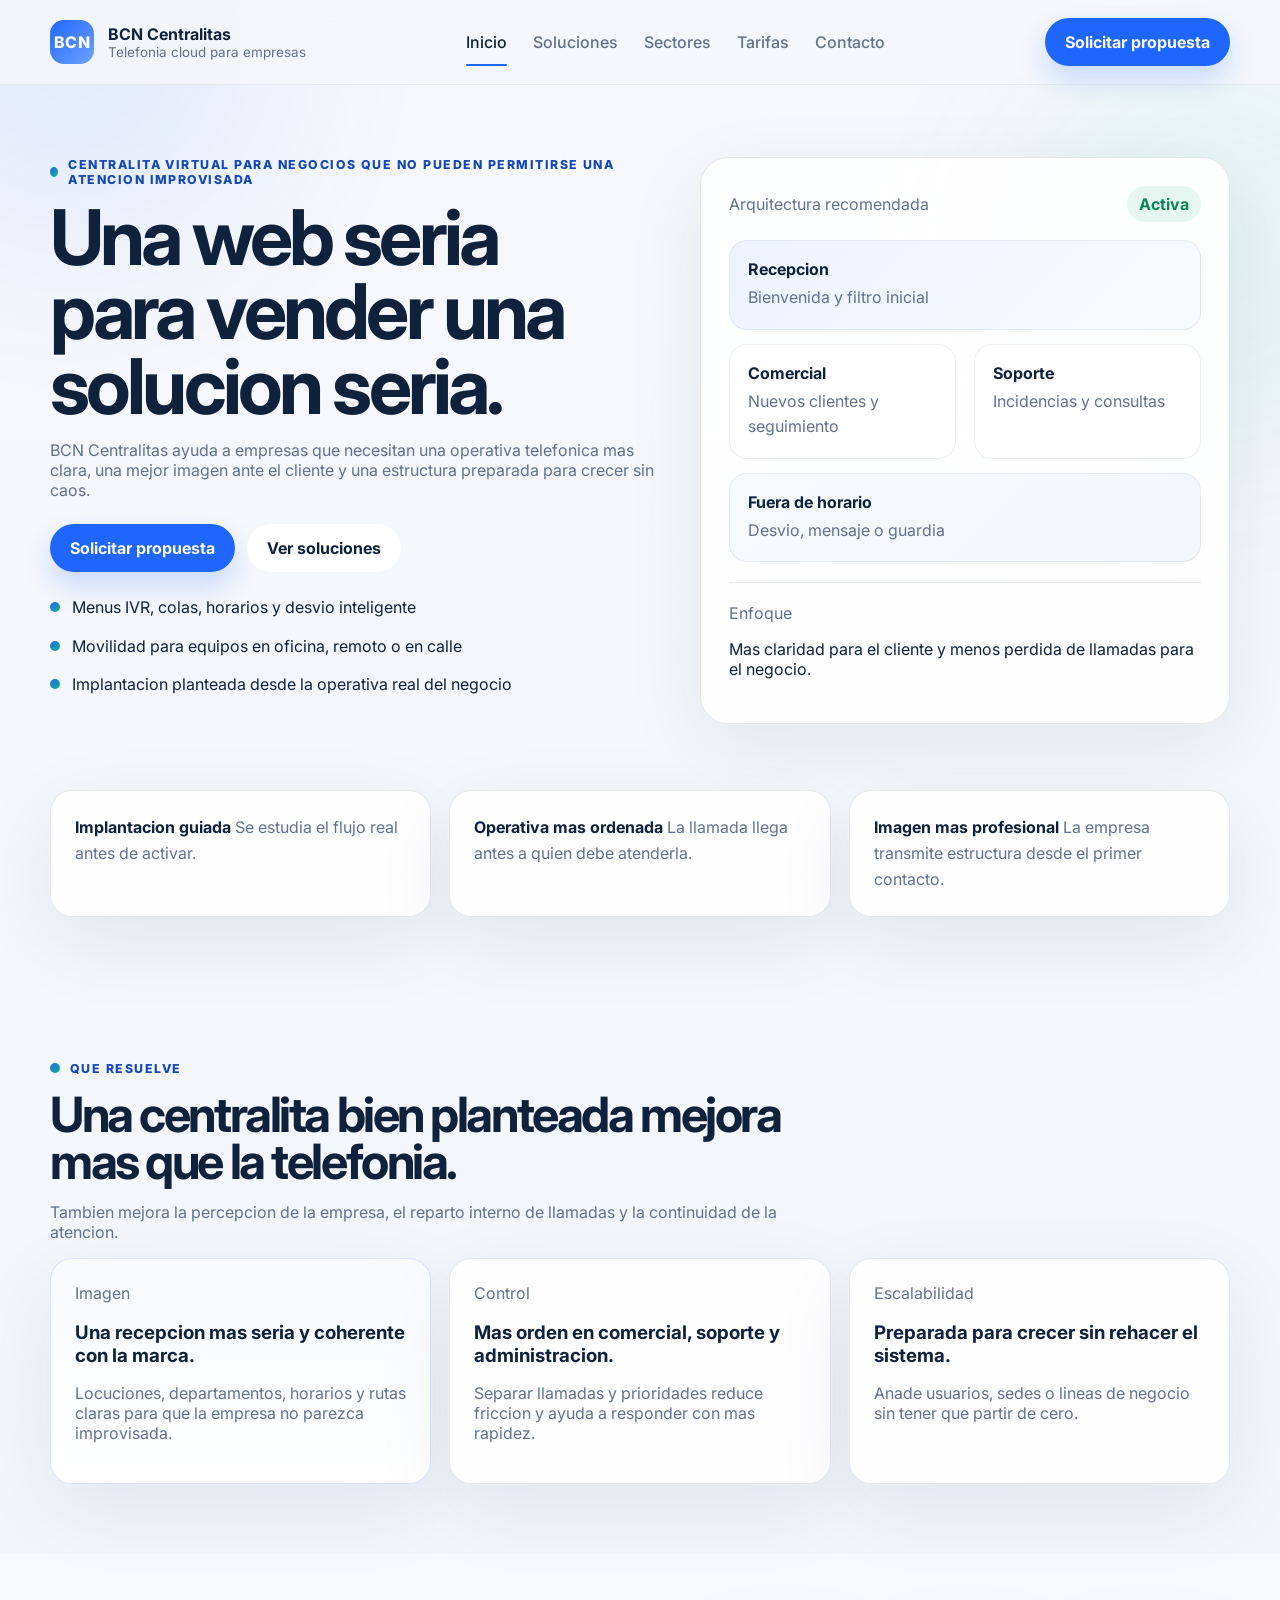
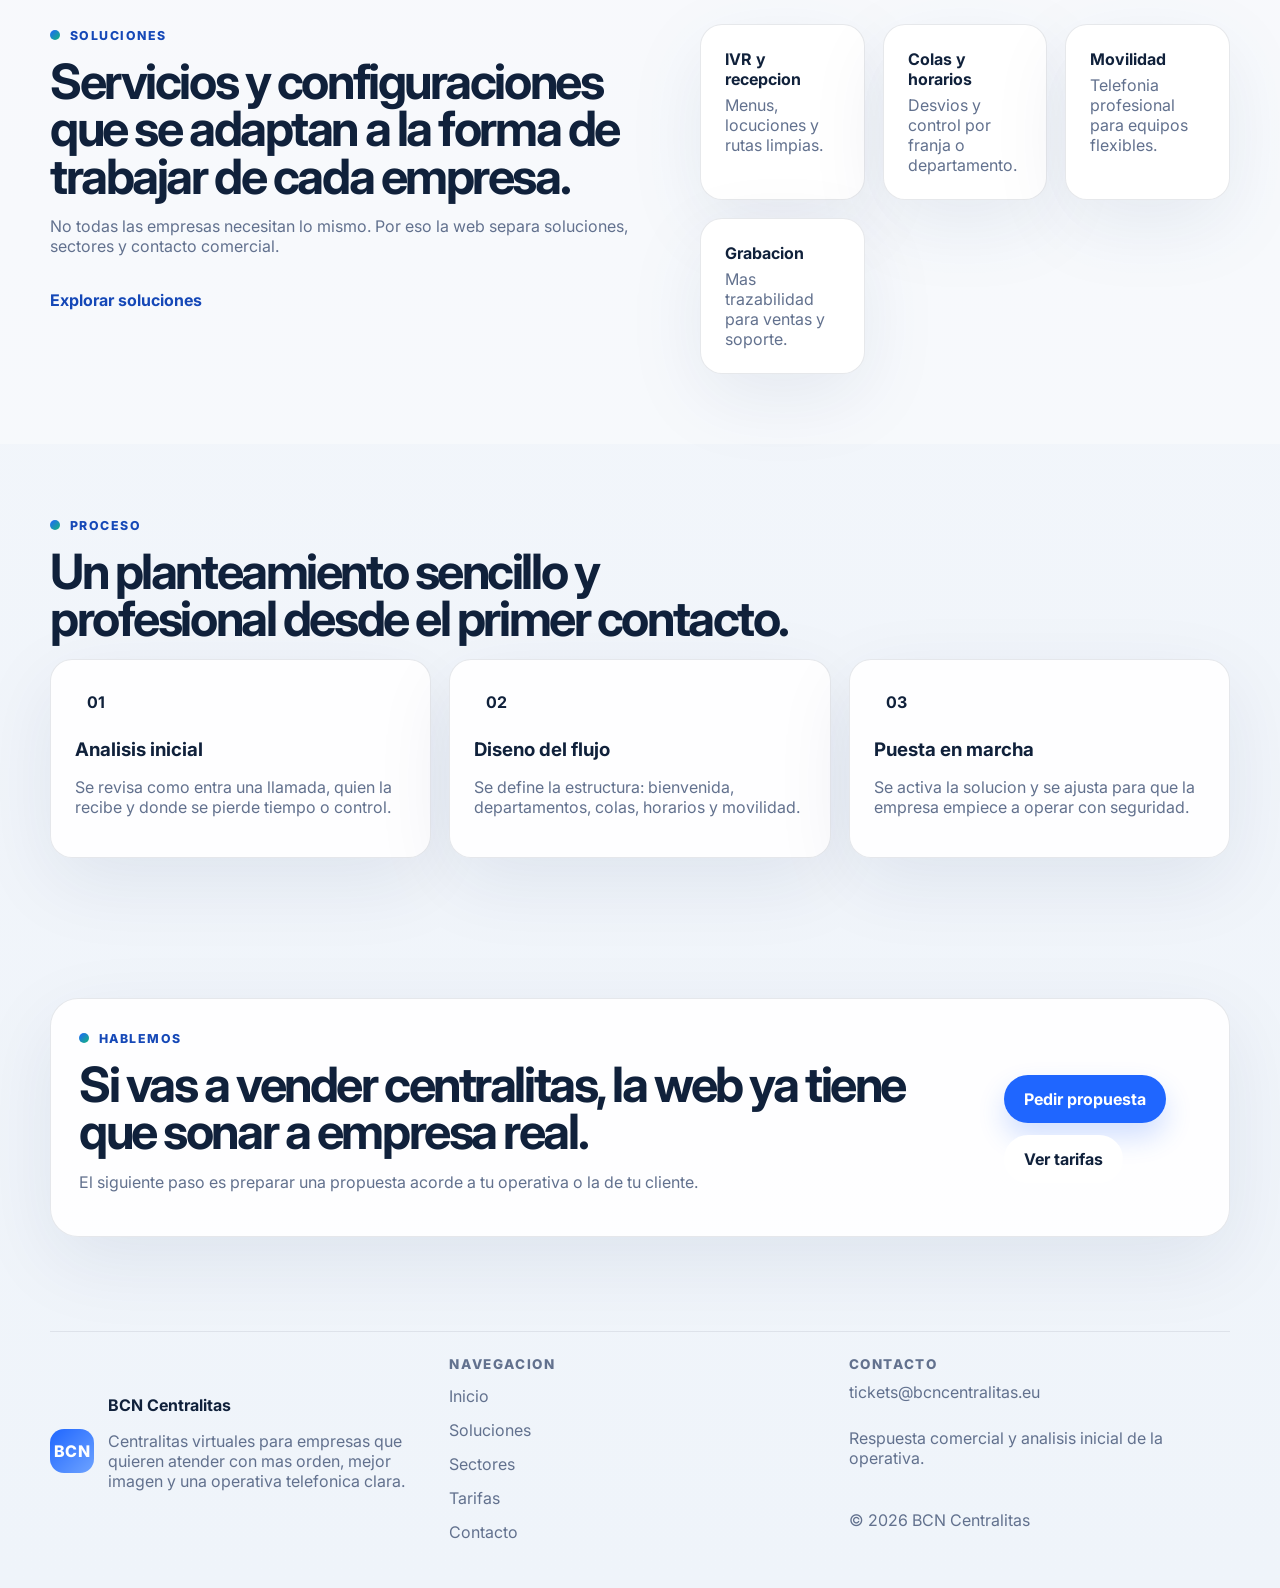
==== commit 90f7524e: "Redesign site with cleaner corporate UI Co-authored-by: sj454 <seguridad232@users.noreply.github.com" ====
--- a/index.html
+++ b/index.html
@@ -3,50 +3,32 @@
   <head>
     <meta charset="UTF-8" />
     <meta name="viewport" content="width=device-width, initial-scale=1.0" />
-    <title>BCN Centralitas | Centralita virtual para empresas</title>
-    <meta
-      name="description"
-      content="Centralita virtual para empresas con IVR, colas, grabacion, movilidad e integraciones. BCN Centralitas te ayuda a atender mejor y vender con una imagen mas profesional."
-    />
-    <meta property="og:title" content="BCN Centralitas | Centralita virtual para empresas" />
-    <meta
-      property="og:description"
-      content="Soluciones de centralita virtual para empresas que necesitan imagen, control y atencion profesional."
-    />
-    <meta property="og:type" content="website" />
-    <meta property="og:url" content="https://www.bcncentralitas.eu/" />
     <link rel="preconnect" href="https://fonts.googleapis.com" />
     <link rel="preconnect" href="https://fonts.gstatic.com" crossorigin />
     <link
-      href="https://fonts.googleapis.com/css2?family=Inter:wght@400;500;600;700;800;900&display=swap"
+      href="https://fonts.googleapis.com/css2?family=Inter:wght@400;500;600;700;800&display=swap"
       rel="stylesheet"
     />
     <link rel="stylesheet" href="/styles.css" />
+    <title>BCN Centralitas | Centralita virtual para empresas</title>
+    <meta name="description" content="Centralita virtual para empresas con IVR, colas, desvio, movilidad, grabacion e implantacion guiada." />
   </head>
   <body data-page="inicio">
-    <div class="bg-orb bg-orb-left"></div>
-    <div class="bg-orb bg-orb-right"></div>
-    <div class="bg-grid"></div>
-
-    <div class="utility-bar">
-      <div class="container utility-inner">
-        <span>Soluciones de telefonia cloud para empresas que no pueden perder llamadas.</span>
-        <div class="utility-links">
-          <a class="mini-link" href="mailto:tickets@bcncentralitas.eu">tickets@bcncentralitas.eu</a>
-          <span>Atencion comercial y configuracion guiada</span>
-        </div>
-      </div>
-    </div>
-
+    <div class="page-bg page-bg-left"></div>
+    <div class="page-bg page-bg-right"></div>
     <header class="site-header">
-      <div class="container nav-shell">
+      <div class="container header-inner">
         <a href="/" class="brand" aria-label="BCN Centralitas inicio">
           <span class="brand-mark">BCN</span>
-          <span class="brand-text">
+          <span class="brand-copy">
             <strong>BCN Centralitas</strong>
             <span>Telefonia cloud para empresas</span>
           </span>
         </a>
+
+        <button class="menu-toggle" type="button" aria-expanded="false" aria-label="Abrir navegacion">
+          Menu
+        </button>
 
         <nav class="main-nav" aria-label="Navegacion principal">
           <a href="/" data-page="inicio">Inicio</a>
@@ -56,182 +38,132 @@
           <a href="/contacto" data-page="contacto">Contacto</a>
         </nav>
 
-        <div class="nav-actions">
-          <a class="button-link button-primary" href="/contacto">Solicitar propuesta</a>
-          <button class="menu-toggle" type="button" aria-label="Abrir menu" aria-expanded="false">
-            Menu
-          </button>
-        </div>
+        <a class="header-cta" href="/contacto">Solicitar propuesta</a>
       </div>
     </header>
 
     <main>
-      <section class="home-hero">
-        <div class="container home-hero-layout">
+      <section class="hero-section">
+        <div class="container hero-grid">
           <div class="hero-copy">
-            <span class="eyebrow">Centralita virtual con enfoque comercial</span>
-            <h1 class="hero-title">Atiende mejor, proyecta una imagen mas seria y no dejes escapar llamadas importantes.</h1>
-            <p>
-              BCN Centralitas ayuda a empresas que necesitan una centralita moderna,
-              flexible y facil de gestionar. Menus IVR, colas, grabacion,
-              movilidad, desvio inteligente y una experiencia ordenada tanto
-              para el cliente como para el equipo.
+            <span class="eyebrow">Centralita virtual para negocios que no pueden permitirse una atencion improvisada</span>
+            <h1>Una web seria para vender una solucion seria.</h1>
+            <p class="lead">
+              BCN Centralitas ayuda a empresas que necesitan una operativa telefonica mas clara,
+              una mejor imagen ante el cliente y una estructura preparada para crecer sin caos.
             </p>
-
             <div class="hero-actions">
-              <a class="button button-primary" href="/contacto">Pedir asesoramiento</a>
+              <a class="button button-primary" href="/contacto">Solicitar propuesta</a>
               <a class="button button-secondary" href="/soluciones">Ver soluciones</a>
             </div>
-
-            <ul class="hero-points">
-              <li>Implantacion sencilla sin centralita fisica</li>
-              <li>Configuracion profesional adaptada a tu operativa</li>
-              <li>Preparada para equipos comerciales, soporte y recepcion</li>
+            <ul class="hero-list">
+              <li>Menus IVR, colas, horarios y desvio inteligente</li>
+              <li>Movilidad para equipos en oficina, remoto o en calle</li>
+              <li>Implantacion planteada desde la operativa real del negocio</li>
             </ul>
           </div>
 
-          <div class="hero-panel panel">
-            <div class="hero-panel-grid">
-              <article class="metric-card">
-                <span>Recepcion</span>
-                <strong>IVR profesional</strong>
-              </article>
-              <article class="metric-card">
-                <span>Continuidad</span>
-                <strong>Desvios inteligentes</strong>
-              </article>
-              <article class="metric-card">
-                <span>Movilidad</span>
-                <strong>Equipo conectado</strong>
-              </article>
-              <article class="metric-card">
-                <span>Control</span>
-                <strong>Grabacion y trazabilidad</strong>
-              </article>
-            </div>
-
-            <div class="hero-signal">
-              <div>
-                <span class="info-label">Arquitectura recomendada</span>
-                <strong>Recepcion + comercial + soporte + fuera de horario</strong>
+          <div class="hero-card">
+            <div class="hero-card-top">
+              <span class="card-label">Arquitectura recomendada</span>
+              <span class="status-badge">Activa</span>
+            </div>
+            <div class="signal-flow">
+              <div class="signal-node signal-node-primary">
+                <strong>Recepcion</strong>
+                <span>Bienvenida y filtro inicial</span>
               </div>
-              <span class="signal-pill">Cloud</span>
-            </div>
-
-            <div class="hero-note-stack">
-              <article class="stack-card">
-                <span class="info-label">Pensada para crecer</span>
-                <strong>Anade usuarios, sedes y numeros sin rehacer todo el sistema.</strong>
-              </article>
-              <article class="stack-card">
-                <span class="info-label">Contacto rapido</span>
-                <strong>Solicita propuesta o abre ticket comercial desde la propia web.</strong>
-              </article>
-            </div>
-          </div>
-        </div>
-      </section>
-
-      <section class="section compact">
-        <div class="container">
-          <div class="trust-band">
-            <p>
-              Una web corporativa clara, directa y preparada para captar empresas
-              que buscan una centralita fiable, profesional y facil de implantar.
-            </p>
-            <div class="trust-list">
-              <span>IVR y locuciones</span>
-              <span>Colas y horarios</span>
-              <span>Movilidad total</span>
-              <span>Integraciones</span>
-              <span>Portabilidad</span>
-            </div>
-          </div>
+              <div class="signal-row">
+                <div class="signal-node">
+                  <strong>Comercial</strong>
+                  <span>Nuevos clientes y seguimiento</span>
+                </div>
+                <div class="signal-node">
+                  <strong>Soporte</strong>
+                  <span>Incidencias y consultas</span>
+                </div>
+              </div>
+              <div class="signal-node signal-node-muted">
+                <strong>Fuera de horario</strong>
+                <span>Desvio, mensaje o guardia</span>
+              </div>
+            </div>
+            <div class="hero-note">
+              <span class="card-label">Enfoque</span>
+              <p>Mas claridad para el cliente y menos perdida de llamadas para el negocio.</p>
+            </div>
+          </div>
+        </div>
+      </section>
+
+      <section class="section section-tight">
+        <div class="container value-strip">
+          <article>
+            <strong>Implantacion guiada</strong>
+            <span>Se estudia el flujo real antes de activar.</span>
+          </article>
+          <article>
+            <strong>Operativa mas ordenada</strong>
+            <span>La llamada llega antes a quien debe atenderla.</span>
+          </article>
+          <article>
+            <strong>Imagen mas profesional</strong>
+            <span>La empresa transmite estructura desde el primer contacto.</span>
+          </article>
         </div>
       </section>
 
       <section class="section">
         <div class="container">
-          <div class="section-header">
-            <span class="eyebrow">Lo que aporta a tu empresa</span>
-            <h2 class="section-title">Una estructura de llamadas mas ordenada, mas profesional y mucho mas facil de gestionar.</h2>
-            <p class="section-lead">
-              La centralita ya no es solo telefonia. Es imagen, control
-              operativo, continuidad y capacidad de responder mejor en cada
-              punto de contacto.
-            </p>
-          </div>
-
-          <div class="card-grid three">
-            <article class="card featured">
-              <span class="card-kicker">Imagen de marca</span>
-              <h3>Una recepcion seria desde la primera llamada.</h3>
-              <p>Locuciones, opciones por departamento y un flujo claro para que la empresa transmita orden y profesionalidad.</p>
-            </article>
-            <article class="card">
-              <span class="card-kicker">Atencion al cliente</span>
-              <h3>Menos perdidas y menos caos interno.</h3>
-              <p>Rutas por horario, colas y desvio inteligente para no dejar llamadas sin atender.</p>
-            </article>
-            <article class="card">
-              <span class="card-kicker">Movilidad</span>
-              <h3>Tu equipo trabaja desde cualquier lugar.</h3>
-              <p>Movil, softphone o puesto fijo con la misma identidad telefonica.</p>
-            </article>
-            <article class="card">
-              <span class="card-kicker">Control</span>
-              <h3>Grabacion y seguimiento de llamadas.</h3>
-              <p>Mayor trazabilidad para ventas, soporte, formacion y calidad de servicio.</p>
-            </article>
-            <article class="card">
-              <span class="card-kicker">Escalabilidad</span>
-              <h3>Crece sin desmontar el sistema.</h3>
-              <p>Anade usuarios, numeros, departamentos o sedes cuando tu negocio lo necesite.</p>
-            </article>
-            <article class="card">
-              <span class="card-kicker">Acompanamiento</span>
-              <h3>Configuracion ajustada a tu caso real.</h3>
-              <p>No se trata solo de activar lineas, sino de montar una operativa que funcione de verdad.</p>
-            </article>
-          </div>
-        </div>
-      </section>
-
-      <section class="section">
-        <div class="container split-layout">
-          <div class="split-copy">
-            <span class="eyebrow">Sectores</span>
-            <h2 class="section-title small">No todas las empresas atienden igual. La estructura debe adaptarse al tipo de negocio.</h2>
-            <p>
-              Hemos organizado la web por sectores para que sea facil entender
-              como puede encajar la centralita en clinicas, despachos,
-              inmobiliarias, talleres, comercios o equipos comerciales.
-            </p>
-            <div class="cta-actions">
-              <a class="button button-primary" href="/sectores">Explorar sectores</a>
-            </div>
-          </div>
-
-          <div class="card-grid two">
-            <article class="card">
-              <span class="card-kicker">Clinicas y centros</span>
-              <h3>Recepcion ordenada y citas mejor filtradas.</h3>
-              <p>Ideal para separar urgencias, administracion y consultas de pacientes.</p>
-            </article>
-            <article class="card">
-              <span class="card-kicker">Despachos e inmobiliarias</span>
-              <h3>Mas control de oportunidades y mejor presencia.</h3>
-              <p>Atencion comercial limpia y trazabilidad sobre llamadas entrantes.</p>
-            </article>
-            <article class="card">
-              <span class="card-kicker">Talleres y servicios</span>
-              <h3>Evita llamadas perdidas en horas de trabajo intenso.</h3>
-              <p>Desvios y colas para no dejar al cliente sin respuesta.</p>
-            </article>
-            <article class="card">
-              <span class="card-kicker">Equipos de ventas</span>
-              <h3>Canaliza mejor leads, soporte y postventa.</h3>
-              <p>Una centralita mas pensada para vender y atender con rapidez.</p>
+          <div class="section-heading">
+            <span class="eyebrow">Que resuelve</span>
+            <h2>Una centralita bien planteada mejora mas que la telefonia.</h2>
+            <p>Tambien mejora la percepcion de la empresa, el reparto interno de llamadas y la continuidad de la atencion.</p>
+          </div>
+          <div class="feature-grid">
+            <article class="feature-card feature-card-featured">
+              <span class="card-label">Imagen</span>
+              <h3>Una recepcion mas seria y coherente con la marca.</h3>
+              <p>Locuciones, departamentos, horarios y rutas claras para que la empresa no parezca improvisada.</p>
+            </article>
+            <article class="feature-card">
+              <span class="card-label">Control</span>
+              <h3>Mas orden en comercial, soporte y administracion.</h3>
+              <p>Separar llamadas y prioridades reduce friccion y ayuda a responder con mas rapidez.</p>
+            </article>
+            <article class="feature-card">
+              <span class="card-label">Escalabilidad</span>
+              <h3>Preparada para crecer sin rehacer el sistema.</h3>
+              <p>Anade usuarios, sedes o lineas de negocio sin tener que partir de cero.</p>
+            </article>
+          </div>
+        </div>
+      </section>
+
+      <section class="section section-soft">
+        <div class="container split-grid">
+          <div>
+            <span class="eyebrow">Soluciones</span>
+            <h2>Servicios y configuraciones que se adaptan a la forma de trabajar de cada empresa.</h2>
+            <p class="lead">No todas las empresas necesitan lo mismo. Por eso la web separa soluciones, sectores y contacto comercial.</p>
+            <a class="text-link" href="/soluciones">Explorar soluciones</a>
+          </div>
+          <div class="mini-grid">
+            <article class="mini-card">
+              <strong>IVR y recepcion</strong>
+              <span>Menus, locuciones y rutas limpias.</span>
+            </article>
+            <article class="mini-card">
+              <strong>Colas y horarios</strong>
+              <span>Desvios y control por franja o departamento.</span>
+            </article>
+            <article class="mini-card">
+              <strong>Movilidad</strong>
+              <span>Telefonia profesional para equipos flexibles.</span>
+            </article>
+            <article class="mini-card">
+              <strong>Grabacion</strong>
+              <span>Mas trazabilidad para ventas y soporte.</span>
             </article>
           </div>
         </div>
@@ -239,72 +171,70 @@
 
       <section class="section">
         <div class="container">
-          <div class="section-header">
-            <span class="eyebrow">Proceso de trabajo</span>
-            <h2 class="section-title">Una implantacion sencilla, pero bien planteada.</h2>
-          </div>
-
+          <div class="section-heading">
+            <span class="eyebrow">Proceso</span>
+            <h2>Un planteamiento sencillo y profesional desde el primer contacto.</h2>
+          </div>
           <div class="process-grid">
             <article class="process-card">
-              <span class="process-number">01</span>
-              <h3>Analisis de operativa</h3>
-              <p>Revisamos horarios, departamentos, volumen de llamadas y necesidades reales del equipo.</p>
+              <span class="step-badge">01</span>
+              <h3>Analisis inicial</h3>
+              <p>Se revisa como entra una llamada, quien la recibe y donde se pierde tiempo o control.</p>
             </article>
             <article class="process-card">
-              <span class="process-number">02</span>
+              <span class="step-badge">02</span>
               <h3>Diseno del flujo</h3>
-              <p>Definimos bienvenida, menus, colas, desvios, movilidad e integraciones necesarias.</p>
+              <p>Se define la estructura: bienvenida, departamentos, colas, horarios y movilidad.</p>
             </article>
             <article class="process-card">
-              <span class="process-number">03</span>
+              <span class="step-badge">03</span>
               <h3>Puesta en marcha</h3>
-              <p>Se activa la solucion y se afina para que la empresa empiece a operar con seguridad.</p>
+              <p>Se activa la solucion y se ajusta para que la empresa empiece a operar con seguridad.</p>
             </article>
           </div>
         </div>
       </section>
 
       <section class="section">
-        <div class="container">
-          <div class="cta-banner panel">
-            <span class="eyebrow">Preparado para empezar</span>
-            <h2>Si ya sabes que necesitas una centralita mejor, el siguiente paso es contarnos tu caso.</h2>
-            <p class="section-lead">
-              Solicita una propuesta o abre un ticket comercial para que podamos
-              preparar una estructura adaptada a tu empresa.
-            </p>
-            <div class="cta-actions">
-              <a class="button button-primary" href="/contacto">Contactar ahora</a>
-              <a class="button button-secondary" href="/tarifas">Ver opciones</a>
-            </div>
+        <div class="container cta-panel">
+          <div>
+            <span class="eyebrow">Hablemos</span>
+            <h2>Si vas a vender centralitas, la web ya tiene que sonar a empresa real.</h2>
+            <p>El siguiente paso es preparar una propuesta acorde a tu operativa o la de tu cliente.</p>
+          </div>
+          <div class="hero-actions">
+            <a class="button button-primary" href="/contacto">Pedir propuesta</a>
+            <a class="button button-secondary" href="/tarifas">Ver tarifas</a>
           </div>
         </div>
       </section>
     </main>
-
     <footer class="site-footer">
       <div class="container footer-grid">
-        <div class="footer-copy">
-          <strong>BCN Centralitas</strong>
-          <p>
-            Centralita virtual para empresas que necesitan una atencion mas
-            profesional, mejor organizacion de llamadas y una imagen de marca
-            consistente.
-          </p>
-        </div>
-        <div class="footer-links">
+        <div class="footer-brand">
+          <span class="brand-mark footer-mark">BCN</span>
+          <div>
+            <strong>BCN Centralitas</strong>
+            <p>Centralitas virtuales para empresas que quieren atender con mas orden, mejor imagen y una operativa telefonica clara.</p>
+          </div>
+        </div>
+        <div class="footer-column">
+          <span class="footer-title">Navegacion</span>
+          <a href="/">Inicio</a>
           <a href="/soluciones">Soluciones</a>
           <a href="/sectores">Sectores</a>
           <a href="/tarifas">Tarifas</a>
           <a href="/contacto">Contacto</a>
         </div>
-        <div class="footer-note">
-          <p>Contacto: <a href="mailto:tickets@bcncentralitas.eu">tickets@bcncentralitas.eu</a></p>
+        <div class="footer-column">
+          <span class="footer-title">Contacto</span>
+          <a href="mailto:tickets@bcncentralitas.eu">tickets@bcncentralitas.eu</a>
+          <p>Respuesta comercial y analisis inicial de la operativa.</p>
           <p>&copy; <span data-current-year></span> BCN Centralitas</p>
         </div>
       </div>
     </footer>
-
     <script src="/script.js"></script>
+
   </body>
 </html>
--- a/styles.css
+++ b/styles.css
@@ -1,22 +1,20 @@
-:root {
-  color-scheme: dark;
-  --bg: #07111f;
-  --bg-strong: #030814;
-  --surface: rgba(10, 20, 36, 0.84);
-  --surface-strong: rgba(9, 17, 31, 0.96);
-  --surface-soft: rgba(255, 255, 255, 0.05);
-  --border: rgba(151, 184, 255, 0.16);
-  --border-strong: rgba(255, 255, 255, 0.08);
-  --text: #eef4ff;
-  --muted: #9cb0d4;
-  --primary: #8cb9ff;
-  --primary-strong: #dbe7ff;
-  --accent: #69e8c3;
-  --danger: #ff8c9e;
-  --shadow: 0 30px 90px rgba(0, 0, 0, 0.36);
-  --radius-xl: 30px;
-  --radius-lg: 24px;
-  --radius-md: 18px;
+ :root {
+  color-scheme: light;
+  --bg: #f4f7fb;
+  --bg-soft: #edf2f8;
+  --surface: rgba(255, 255, 255, 0.88);
+  --surface-strong: #ffffff;
+  --ink: #10213b;
+  --muted: #62718e;
+  --line: rgba(16, 33, 59, 0.1);
+  --line-strong: rgba(16, 33, 59, 0.16);
+  --primary: #1f66ff;
+  --primary-dark: #1548b7;
+  --accent: #14b57a;
+  --shadow: 0 24px 80px rgba(17, 42, 84, 0.08);
+  --radius-xl: 28px;
+  --radius-lg: 22px;
+  --radius-md: 16px;
   --container: 1180px;
 }
 
@@ -31,13 +29,9 @@
 body {
   margin: 0;
   min-height: 100vh;
-  overflow-x: hidden;
   font-family: "Inter", system-ui, sans-serif;
-  color: var(--text);
-  background:
-    radial-gradient(circle at top left, rgba(70, 104, 255, 0.16), transparent 0 32%),
-    radial-gradient(circle at top right, rgba(84, 227, 190, 0.12), transparent 0 26%),
-    linear-gradient(180deg, #06101d 0%, #050c16 50%, #030814 100%);
+  color: var(--ink);
+  background: linear-gradient(180deg, #f6f8fc 0%, #eff4fa 100%);
 }
 
 a {
@@ -45,52 +39,10 @@
   text-decoration: none;
 }
 
-img {
-  max-width: 100%;
-  display: block;
-}
-
 button,
 input,
-select,
 textarea {
   font: inherit;
-}
-
-.bg-orb,
-.bg-grid {
-  position: fixed;
-  pointer-events: none;
-  z-index: -3;
-}
-
-.bg-orb {
-  width: 480px;
-  height: 480px;
-  filter: blur(120px);
-  opacity: 0.34;
-}
-
-.bg-orb-left {
-  top: -180px;
-  left: -120px;
-  background: #4f73ff;
-}
-
-.bg-orb-right {
-  right: -140px;
-  top: 80px;
-  background: #36d9ad;
-}
-
-.bg-grid {
-  inset: 0;
-  z-index: -4;
-  background-image:
-    linear-gradient(rgba(255, 255, 255, 0.03) 1px, transparent 1px),
-    linear-gradient(90deg, rgba(255, 255, 255, 0.03) 1px, transparent 1px);
-  background-size: 48px 48px;
-  mask-image: linear-gradient(to bottom, rgba(255, 255, 255, 0.56), transparent 85%);
 }
 
 .container {
@@ -98,51 +50,51 @@
   margin: 0 auto;
 }
 
-.utility-bar {
-  border-bottom: 1px solid rgba(255, 255, 255, 0.05);
-  background: rgba(5, 10, 20, 0.66);
-}
-
-.utility-inner {
-  min-height: 42px;
-  display: flex;
-  justify-content: space-between;
-  align-items: center;
-  gap: 16px;
-  color: var(--muted);
-  font-size: 0.92rem;
-}
-
-.utility-links {
-  display: flex;
-  align-items: center;
-  gap: 16px;
-  flex-wrap: wrap;
+.page-bg {
+  position: fixed;
+  width: 420px;
+  height: 420px;
+  border-radius: 50%;
+  filter: blur(90px);
+  pointer-events: none;
+  z-index: -2;
+  opacity: 0.4;
+}
+
+.page-bg-left {
+  top: -160px;
+  left: -140px;
+  background: rgba(31, 102, 255, 0.2);
+}
+
+.page-bg-right {
+  top: 40px;
+  right: -140px;
+  background: rgba(20, 181, 122, 0.16);
 }
 
 .site-header {
   position: sticky;
   top: 0;
-  z-index: 30;
-  backdrop-filter: blur(18px);
-  background: rgba(4, 9, 18, 0.72);
-  border-bottom: 1px solid rgba(255, 255, 255, 0.05);
-}
-
-.nav-shell {
+  z-index: 20;
+  backdrop-filter: blur(16px);
+  background: rgba(244, 247, 251, 0.86);
+  border-bottom: 1px solid rgba(16, 33, 59, 0.06);
+}
+
+.header-inner {
   min-height: 84px;
-  display: flex;
+  display: grid;
+  grid-template-columns: auto 1fr auto;
   align-items: center;
-  justify-content: space-between;
-  gap: 18px;
-}
-
-.brand {
+  gap: 20px;
+}
+
+.brand,
+.footer-brand {
   display: inline-flex;
   align-items: center;
-  gap: 12px;
-  font-weight: 800;
-  letter-spacing: -0.02em;
+  gap: 14px;
 }
 
 .brand-mark {
@@ -151,46 +103,60 @@
   border-radius: 14px;
   display: grid;
   place-items: center;
-  background: linear-gradient(135deg, #8ab9ff, #6ce6c4);
-  color: #04111d;
-  box-shadow: 0 14px 30px rgba(89, 181, 255, 0.28);
-}
-
-.brand-text strong {
+  background: linear-gradient(135deg, var(--primary), #6ea3ff);
+  color: white;
+  font-weight: 800;
+  letter-spacing: 0.04em;
+}
+
+.brand-copy strong {
   display: block;
   font-size: 1rem;
 }
 
-.brand-text span {
+.brand-copy span,
+.card-label,
+.footer-column p,
+.footer-column a,
+.footer-title,
+.clean-list,
+.lead,
+.feature-card p,
+.mini-card span,
+.process-card p,
+.sidebar-card p,
+.footer-brand p,
+.cta-panel p,
+.value-strip span,
+.contact-form p,
+.page-intro p,
+.section-heading p {
+  color: var(--muted);
+}
+
+.brand-copy span {
   display: block;
-  color: var(--muted);
   font-size: 0.84rem;
-  font-weight: 500;
-}
-
-.nav-actions {
-  display: flex;
-  align-items: center;
-  gap: 14px;
 }
 
 .main-nav {
   display: flex;
-  align-items: center;
-  gap: 22px;
+  justify-content: center;
+  gap: 26px;
+}
+
+.main-nav a {
+  padding: 8px 0;
   color: var(--muted);
-}
-
-.main-nav a {
+  font-weight: 500;
   position: relative;
-  padding: 8px 0;
-}
-
+}
+
+.main-nav a.is-active,
 .main-nav a:hover,
-.main-nav a.is-active,
-.footer-links a:hover,
-.mini-link:hover {
-  color: var(--text);
+.footer-column a:hover,
+.text-link:hover {
+  color: var(--ink);
 }
 
 .main-nav a.is-active::after {
@@ -198,41 +164,40 @@
   position: absolute;
   left: 0;
   right: 0;
-  bottom: -4px;
+  bottom: -6px;
   height: 2px;
   border-radius: 999px;
-  background: linear-gradient(90deg, var(--primary), var(--accent));
-}
-
-.menu-toggle {
-  display: none;
-  width: 46px;
-  height: 46px;
-  border-radius: 14px;
-  border: 1px solid var(--border);
-  background: rgba(255, 255, 255, 0.05);
-  color: var(--text);
-  cursor: pointer;
-}
-
+  background: var(--primary);
+}
+
+.header-cta,
 .button,
-.button-link {
+.text-link {
   display: inline-flex;
   align-items: center;
   justify-content: center;
   gap: 8px;
+}
+
+.header-cta,
+.button {
+  border-radius: 999px;
   padding: 14px 20px;
-  border-radius: 999px;
   font-weight: 700;
-  transition:
-    transform 160ms ease,
-    box-shadow 160ms ease,
-    opacity 160ms ease;
-}
-
-.button:hover,
-.button-link:hover {
-  transform: translateY(-2px);
+  transition: transform 160ms ease, box-shadow 160ms ease;
+}
+
+.header-cta,
+.button-primary {
+  background: var(--primary);
+  color: white;
+  box-shadow: 0 14px 28px rgba(31, 102, 255, 0.2);
+}
+
+.button-secondary {
+  background: white;
+  color: var(--ink);
+  border: 1px solid var(--line);
 }
 
 .button {
@@ -240,34 +205,59 @@
   cursor: pointer;
 }
 
-.button-primary {
-  color: #04111d;
-  background: linear-gradient(135deg, #94beff, #69e8c3);
-  box-shadow: 0 20px 40px rgba(73, 208, 182, 0.18);
-}
-
-.button-secondary {
-  color: var(--text);
-  background: rgba(255, 255, 255, 0.06);
-  border: 1px solid rgba(255, 255, 255, 0.08);
-}
-
-.button-ghost {
-  color: var(--primary-strong);
-  padding-left: 0;
-  padding-right: 0;
-}
-
-.page-hero,
-.home-hero {
-  padding: 70px 0 48px;
-}
-
-.home-hero-layout {
+.header-cta:hover,
+.button:hover {
+  transform: translateY(-1px);
+}
+
+.menu-toggle {
+  display: none;
+  border: 1px solid var(--line);
+  background: white;
+  color: var(--ink);
+  border-radius: 14px;
+  padding: 10px 14px;
+  cursor: pointer;
+}
+
+.hero-section,
+.page-hero {
+  padding: 72px 0 46px;
+}
+
+.hero-grid,
+.split-grid,
+.contact-grid {
   display: grid;
   grid-template-columns: 1.08fr 0.92fr;
-  gap: 30px;
-  align-items: center;
+  gap: 28px;
+  align-items: start;
+}
+
+.hero-copy h1,
+.page-intro h1,
+.section-heading h2,
+.split-grid h2,
+.cta-panel h2 {
+  margin: 14px 0 16px;
+  line-height: 0.97;
+  letter-spacing: -0.05em;
+}
+
+.hero-copy h1 {
+  font-size: clamp(3rem, 6vw, 5.2rem);
+  max-width: 11ch;
+}
+
+.page-intro h1 {
+  font-size: clamp(2.5rem, 5vw, 4.4rem);
+  max-width: 12ch;
+}
+
+.section-heading h2,
+.split-grid h2,
+.cta-panel h2 {
+  font-size: clamp(2rem, 3.8vw, 3.4rem);
 }
 
 .eyebrow {
@@ -276,9 +266,9 @@
   gap: 10px;
   text-transform: uppercase;
   letter-spacing: 0.12em;
-  font-size: 0.78rem;
+  font-size: 0.77rem;
   font-weight: 800;
-  color: var(--primary-strong);
+  color: var(--primary-dark);
 }
 
 .eyebrow::before {
@@ -286,471 +276,425 @@
   width: 10px;
   height: 10px;
   border-radius: 50%;
-  background: linear-gradient(135deg, #8cb9ff, #67e6c3);
-  box-shadow: 0 0 18px rgba(103, 230, 195, 0.8);
-}
-
-.hero-title,
-.page-title,
-.section-title,
-.cta-banner h2 {
-  margin: 16px 0 18px;
-  letter-spacing: -0.05em;
-  line-height: 0.96;
-}
-
-.hero-title {
-  font-size: clamp(3rem, 6vw, 5.5rem);
-  max-width: 12ch;
-}
-
-.page-title {
-  font-size: clamp(2.5rem, 5vw, 4.6rem);
-  max-width: 13ch;
-}
-
-.hero-copy p,
-.page-intro p,
-.section-lead,
-.card p,
-.split-copy p,
-.pricing-card p,
-.faq-card p,
-.footer-copy p,
-.contact-card p,
-.process-card p,
-.trust-band p {
-  color: var(--muted);
-  line-height: 1.72;
-}
-
-.hero-actions,
-.cta-actions {
+  background: linear-gradient(135deg, var(--primary), var(--accent));
+}
+
+.hero-actions {
   display: flex;
-  gap: 14px;
-  margin-top: 26px;
   flex-wrap: wrap;
-}
-
-.hero-points {
+  gap: 12px;
+  margin-top: 24px;
+}
+
+.hero-list,
+.clean-list {
   list-style: none;
   padding: 0;
-  margin: 28px 0 0;
-  display: grid;
-  gap: 12px;
-}
-
-.hero-points li,
-.icon-list li {
+  margin: 22px 0 0;
+}
+
+.hero-list li,
+.clean-list li {
   display: flex;
   gap: 12px;
   align-items: flex-start;
-  color: #dbe7ff;
-}
-
-.hero-points li::before,
-.icon-list li::before {
+  line-height: 1.65;
+  color: var(--ink);
+}
+
+.hero-list li + li,
+.clean-list li + li {
+  margin-top: 12px;
+}
+
+.hero-list li::before,
+.clean-list li::before {
   content: "";
   flex: 0 0 10px;
   width: 10px;
   height: 10px;
-  margin-top: 0.45rem;
+  margin-top: 0.5rem;
   border-radius: 50%;
-  background: linear-gradient(135deg, #8abaff, #67e6c3);
-}
-
-.panel,
-.card,
+  background: linear-gradient(135deg, var(--primary), var(--accent));
+}
+
+.hero-card,
+.feature-card,
+.mini-card,
+.process-card,
 .pricing-card,
-.process-card,
-.faq-card,
-.contact-card,
-.metric-card,
-.info-strip,
-.stack-card {
+.sidebar-card,
+.contact-form,
+.sector-card,
+.cta-panel,
+.list-panel,
+.value-strip article {
   background: var(--surface);
-  border: 1px solid var(--border);
-  backdrop-filter: blur(18px);
+  border: 1px solid var(--line);
   box-shadow: var(--shadow);
 }
 
-.hero-panel {
+.hero-card,
+.cta-panel,
+.contact-form,
+.list-panel {
+  border-radius: var(--radius-xl);
+}
+
+.hero-card,
+.contact-form {
   padding: 28px;
-  border-radius: var(--radius-xl);
-  background:
-    linear-gradient(180deg, rgba(255, 255, 255, 0.08), transparent),
-    var(--surface-strong);
-}
-
-.hero-panel-grid,
-.metrics-grid,
-.card-grid,
+}
+
+.hero-card-top,
+.signal-row,
+.value-strip,
+.process-grid,
+.feature-grid,
+.mini-grid,
 .pricing-grid,
 .sectors-grid,
-.faq-grid {
+.footer-grid,
+.choice-grid,
+.form-grid {
   display: grid;
   gap: 18px;
 }
 
-.hero-panel-grid {
-  grid-template-columns: repeat(2, minmax(0, 1fr));
-  margin-bottom: 16px;
-}
-
-.metric-card {
-  padding: 20px;
-  border-radius: 20px;
-}
-
-.metric-card span,
-.info-label,
-.card-kicker,
-.pricing-card .tag {
-  display: block;
-  color: var(--muted);
-  font-size: 0.86rem;
-}
-
-.metric-card strong,
-.card h3,
-.pricing-card h3,
-.contact-card h3,
-.faq-card h3,
-.process-card h3 {
-  display: block;
-  margin-top: 8px;
-}
-
-.hero-signal {
-  display: flex;
-  justify-content: space-between;
-  gap: 14px;
+.hero-card-top {
+  grid-template-columns: 1fr auto;
   align-items: center;
-  padding: 18px;
-  border-radius: 20px;
-  background: rgba(255, 255, 255, 0.04);
-}
-
-.signal-pill {
-  white-space: nowrap;
-  padding: 10px 14px;
+}
+
+.status-badge,
+.step-badge {
+  display: inline-flex;
+  align-items: center;
+  justify-content: center;
   border-radius: 999px;
-  color: #04111d;
-  font-weight: 800;
-  background: linear-gradient(135deg, #8ab9ff, #69e8c3);
-}
-
-.hero-note-stack {
+  padding: 8px 12px;
+  font-weight: 700;
+}
+
+.status-badge {
+  background: rgba(20, 181, 122, 0.1);
+  color: #0c8658;
+}
+
+.signal-flow {
+  margin-top: 18px;
   display: grid;
   gap: 14px;
-  margin-top: 18px;
-}
-
-.stack-card {
+}
+
+.signal-row {
+  grid-template-columns: repeat(2, minmax(0, 1fr));
+}
+
+.signal-node {
   padding: 18px;
-  border-radius: 20px;
-  background: rgba(255, 255, 255, 0.06);
+  border-radius: 18px;
+  background: white;
+  border: 1px solid rgba(16, 33, 59, 0.07);
+}
+
+.signal-node strong,
+.feature-card h3,
+.mini-card strong,
+.process-card h3,
+.pricing-card h3,
+.sidebar-card h3,
+.sector-card h3,
+.footer-brand strong {
+  display: block;
+  margin-bottom: 6px;
+}
+
+.signal-node span,
+.value-strip article span {
+  color: var(--muted);
+  line-height: 1.6;
+}
+
+.signal-node-primary {
+  background: linear-gradient(135deg, #eef4ff, #f6fbff);
+}
+
+.signal-node-muted {
+  background: linear-gradient(135deg, #f7fafc, #f3f6fb);
+}
+
+.hero-note {
+  margin-top: 20px;
+  padding-top: 20px;
+  border-top: 1px solid var(--line);
 }
 
 .section {
-  padding: 74px 0;
-}
-
-.section.compact {
-  padding-top: 34px;
-}
-
-.section-header {
+  padding: 70px 0;
+}
+
+.section-tight {
+  padding-top: 20px;
+}
+
+.section-soft {
+  background: rgba(255, 255, 255, 0.4);
+}
+
+.value-strip {
+  grid-template-columns: repeat(3, minmax(0, 1fr));
+}
+
+.value-strip article,
+.process-card,
+.feature-card,
+.mini-card,
+.pricing-card,
+.sidebar-card,
+.sector-card {
+  padding: 24px;
+  border-radius: var(--radius-lg);
+}
+
+.section-heading,
+.page-intro {
   max-width: 760px;
-  margin-bottom: 28px;
-}
-
-.section-title {
-  font-size: clamp(2.15rem, 4vw, 3.7rem);
-}
-
-.section-title.small {
-  font-size: clamp(1.8rem, 3vw, 2.7rem);
-}
-
-.metrics-grid {
-  grid-template-columns: repeat(4, minmax(0, 1fr));
-}
-
-.card-grid.three,
+}
+
+.feature-grid {
+  grid-template-columns: repeat(3, minmax(0, 1fr));
+}
+
+.feature-grid-2x3 {
+  grid-template-columns: repeat(3, minmax(0, 1fr));
+}
+
+.feature-card-featured,
+.pricing-card-featured {
+  background: linear-gradient(180deg, #f7fbff, #ffffff);
+  border-color: rgba(31, 102, 255, 0.16);
+}
+
+.mini-grid,
 .pricing-grid,
 .sectors-grid,
-.faq-grid {
+.process-grid,
+.footer-grid {
   grid-template-columns: repeat(3, minmax(0, 1fr));
 }
 
-.card-grid.two,
-.split-layout,
-.contact-layout {
-  display: grid;
-  grid-template-columns: repeat(2, minmax(0, 1fr));
-  gap: 20px;
-}
-
-.card,
-.pricing-card,
-.process-card,
-.faq-card,
-.contact-card {
+.mini-card {
+  background: white;
+}
+
+.text-link {
+  margin-top: 18px;
+  color: var(--primary-dark);
+  font-weight: 700;
+}
+
+.list-panel {
   padding: 26px;
-  border-radius: var(--radius-lg);
-}
-
-.card.featured,
-.pricing-card.featured {
-  background:
-    linear-gradient(180deg, rgba(101, 137, 255, 0.18), rgba(103, 230, 195, 0.06)),
-    var(--surface-strong);
-}
-
-.icon-list {
-  list-style: none;
-  padding: 0;
-  margin: 18px 0 0;
-  display: grid;
-  gap: 12px;
-}
-
-.trust-band,
-.cta-banner,
-.info-strip {
-  padding: 26px;
-  border-radius: var(--radius-xl);
-}
-
-.trust-band {
-  display: grid;
-  gap: 14px;
-  background: rgba(255, 255, 255, 0.045);
-  border: 1px solid rgba(255, 255, 255, 0.06);
-}
-
-.trust-list {
-  display: flex;
-  gap: 10px;
-  flex-wrap: wrap;
-}
-
-.trust-list span,
-.pill-list span {
-  padding: 10px 14px;
-  border-radius: 999px;
-  background: rgba(140, 185, 255, 0.08);
-  border: 1px solid rgba(140, 185, 255, 0.12);
-  color: #dce7ff;
-}
-
-.split-layout,
-.contact-layout {
-  align-items: start;
-}
-
-.split-copy {
-  padding-right: 12px;
-}
-
-.process-grid {
-  display: grid;
-  grid-template-columns: repeat(3, minmax(0, 1fr));
-  gap: 18px;
-}
-
-.process-number {
-  display: inline-grid;
-  place-items: center;
-  width: 46px;
-  height: 46px;
-  border-radius: 14px;
-  color: #04111d;
-  font-weight: 900;
-  background: linear-gradient(135deg, #8cbaff, #69e8c3);
 }
 
 .pricing-card ul {
   list-style: none;
   padding: 0;
-  margin: 18px 0 22px;
-  display: grid;
-  gap: 12px;
+  margin: 20px 0 24px;
 }
 
 .pricing-card li {
   position: relative;
   padding-left: 18px;
-  color: #dfe8ff;
+  line-height: 1.6;
+}
+
+.pricing-card li + li {
+  margin-top: 10px;
 }
 
 .pricing-card li::before {
   content: "";
   position: absolute;
   left: 0;
-  top: 0.62rem;
+  top: 0.66rem;
   width: 8px;
   height: 8px;
   border-radius: 50%;
-  background: linear-gradient(135deg, #8cbaff, #69e8c3);
-}
-
-.price-line {
+  background: var(--primary);
+}
+
+.contact-sidebar {
+  display: grid;
+  gap: 18px;
+}
+
+.form-block + .form-grid {
+  margin-top: 22px;
+}
+
+.form-label,
+label span {
+  display: block;
+  margin-bottom: 10px;
+  font-weight: 600;
+}
+
+.choice-grid {
+  grid-template-columns: repeat(2, minmax(0, 1fr));
+}
+
+.choice-card {
+  position: relative;
+  cursor: pointer;
+}
+
+.choice-card input {
+  position: absolute;
+  opacity: 0;
+  pointer-events: none;
+}
+
+.choice-card span {
+  display: block;
+  padding: 14px 16px;
+  border-radius: 16px;
+  border: 1px solid var(--line-strong);
+  background: white;
+  font-weight: 600;
+  transition: border-color 140ms ease, background 140ms ease, color 140ms ease;
+}
+
+.choice-card input:checked + span {
+  background: #edf4ff;
+  border-color: rgba(31, 102, 255, 0.32);
+  color: var(--primary-dark);
+}
+
+.form-grid {
+  grid-template-columns: repeat(2, minmax(0, 1fr));
+}
+
+.full-width {
+  grid-column: 1 / -1;
+}
+
+label {
+  display: block;
+}
+
+input,
+textarea {
+  width: 100%;
+  padding: 15px 16px;
+  border-radius: 16px;
+  border: 1px solid var(--line-strong);
+  background: white;
+  color: var(--ink);
+  outline: none;
+}
+
+input:focus,
+textarea:focus {
+  border-color: rgba(31, 102, 255, 0.36);
+  box-shadow: 0 0 0 4px rgba(31, 102, 255, 0.08);
+}
+
+textarea {
+  min-height: 160px;
+  resize: vertical;
+}
+
+.form-actions-row {
+  margin-top: 22px;
   display: flex;
-  align-items: baseline;
-  gap: 10px;
-  margin-top: 12px;
-}
-
-.price-line strong {
-  font-size: 2.3rem;
-  letter-spacing: -0.04em;
-}
-
-.page-intro {
-  max-width: 720px;
-}
-
-.pill-list {
+  gap: 16px;
+  align-items: center;
+  justify-content: space-between;
+  flex-wrap: wrap;
+}
+
+.form-status {
+  margin: 0;
+  max-width: 46ch;
+}
+
+.form-status.success {
+  color: #0c8658;
+}
+
+.cta-panel {
+  padding: 28px;
   display: flex;
-  flex-wrap: wrap;
-  gap: 10px;
-  margin-top: 22px;
-}
-
-.faq-grid {
-  margin-top: 18px;
-}
-
-.form-shell {
-  padding: 28px;
-  border-radius: var(--radius-xl);
-}
-
-.form-grid {
-  display: grid;
-  grid-template-columns: repeat(2, minmax(0, 1fr));
-  gap: 16px;
-}
-
-.form-grid .full {
-  grid-column: 1 / -1;
-}
-
-label {
+  align-items: center;
+  justify-content: space-between;
+  gap: 24px;
+}
+
+.site-footer {
+  padding: 24px 0 42px;
+}
+
+.footer-grid {
+  padding-top: 24px;
+  border-top: 1px solid rgba(16, 33, 59, 0.08);
+}
+
+.footer-column {
   display: grid;
   gap: 10px;
 }
 
-label span {
-  font-weight: 600;
-  color: #dde7ff;
-}
-
-input,
-select,
-textarea {
-  width: 100%;
-  border-radius: 16px;
-  border: 1px solid rgba(255, 255, 255, 0.08);
-  background: rgba(255, 255, 255, 0.05);
-  color: var(--text);
-  padding: 15px 16px;
-  outline: none;
-}
-
-input::placeholder,
-textarea::placeholder {
-  color: #8395c0;
-}
-
-input:focus,
-select:focus,
-textarea:focus {
-  border-color: rgba(140, 185, 255, 0.48);
-  box-shadow: 0 0 0 4px rgba(140, 185, 255, 0.14);
-}
-
-textarea {
-  resize: vertical;
-  min-height: 160px;
-}
-
-.form-footer {
-  display: flex;
-  justify-content: space-between;
-  gap: 16px;
-  align-items: center;
-  margin-top: 16px;
-  flex-wrap: wrap;
-}
-
-.form-status {
-  margin: 0;
-  color: var(--muted);
-  max-width: 44ch;
-}
-
-.form-status.success {
-  color: var(--accent);
-}
-
-.site-footer {
-  padding: 26px 0 42px;
-}
-
-.footer-grid {
-  display: grid;
-  grid-template-columns: 1.2fr 0.8fr 0.8fr;
-  gap: 20px;
-  padding-top: 24px;
-  border-top: 1px solid rgba(255, 255, 255, 0.06);
-}
-
-.footer-copy strong {
-  display: block;
-  margin-bottom: 10px;
-}
-
-.footer-links {
-  display: grid;
-  gap: 10px;
-  color: var(--muted);
-}
-
-.footer-note {
-  color: var(--muted);
-}
-
-@media (max-width: 1080px) {
-  .home-hero-layout,
-  .split-layout,
-  .contact-layout,
-  .card-grid.three,
+.footer-title {
+  font-size: 0.84rem;
+  text-transform: uppercase;
+  letter-spacing: 0.12em;
+  font-weight: 800;
+}
+
+.footer-mark {
+  flex: 0 0 44px;
+}
+
+@media (max-width: 1100px) {
+  .hero-grid,
+  .split-grid,
+  .contact-grid,
+  .feature-grid,
+  .feature-grid-2x3,
+  .mini-grid,
   .pricing-grid,
+  .sectors-grid,
   .process-grid,
-  .metrics-grid,
-  .sectors-grid,
-  .faq-grid,
+  .value-strip,
   .footer-grid {
     grid-template-columns: 1fr;
   }
 
-  .hero-title,
-  .page-title {
+  .hero-copy h1,
+  .page-intro h1 {
     max-width: none;
   }
+
+  .cta-panel {
+    flex-direction: column;
+    align-items: flex-start;
+  }
 }
 
 @media (max-width: 860px) {
-  .site-header {
-    position: static;
+  .header-inner {
+    grid-template-columns: auto auto auto;
   }
 
   .menu-toggle {
-    display: inline-grid;
-    place-items: center;
+    display: inline-flex;
+    justify-self: end;
+  }
+
+  .header-cta {
+    display: none;
   }
 
   .main-nav {
@@ -759,10 +703,10 @@
     top: calc(100% + 10px);
     left: 16px;
     right: 16px;
+    background: rgba(255, 255, 255, 0.98);
+    border: 1px solid var(--line);
+    border-radius: 20px;
     padding: 18px;
-    border-radius: 20px;
-    border: 1px solid var(--border);
-    background: rgba(7, 14, 25, 0.96);
     box-shadow: var(--shadow);
     flex-direction: column;
     align-items: flex-start;
@@ -772,12 +716,8 @@
     display: flex;
   }
 
-  .nav-shell {
+  .site-header .container {
     position: relative;
-  }
-
-  .nav-actions .button-link {
-    display: none;
   }
 }
 
@@ -786,29 +726,19 @@
     width: min(calc(100% - 20px), var(--container));
   }
 
-  .utility-inner {
-    padding: 8px 0;
-    align-items: flex-start;
-    flex-direction: column;
-  }
-
+  .hero-section,
   .page-hero,
-  .home-hero,
   .section {
     padding-top: 48px;
   }
 
-  .hero-panel-grid,
-  .card-grid.two,
-  .form-grid {
+  .choice-grid,
+  .form-grid,
+  .signal-row {
     grid-template-columns: 1fr;
   }
 
-  .form-grid .full {
+  .full-width {
     grid-column: auto;
   }
-
-  .form-footer {
-    align-items: flex-start;
-  }
-}
+}
